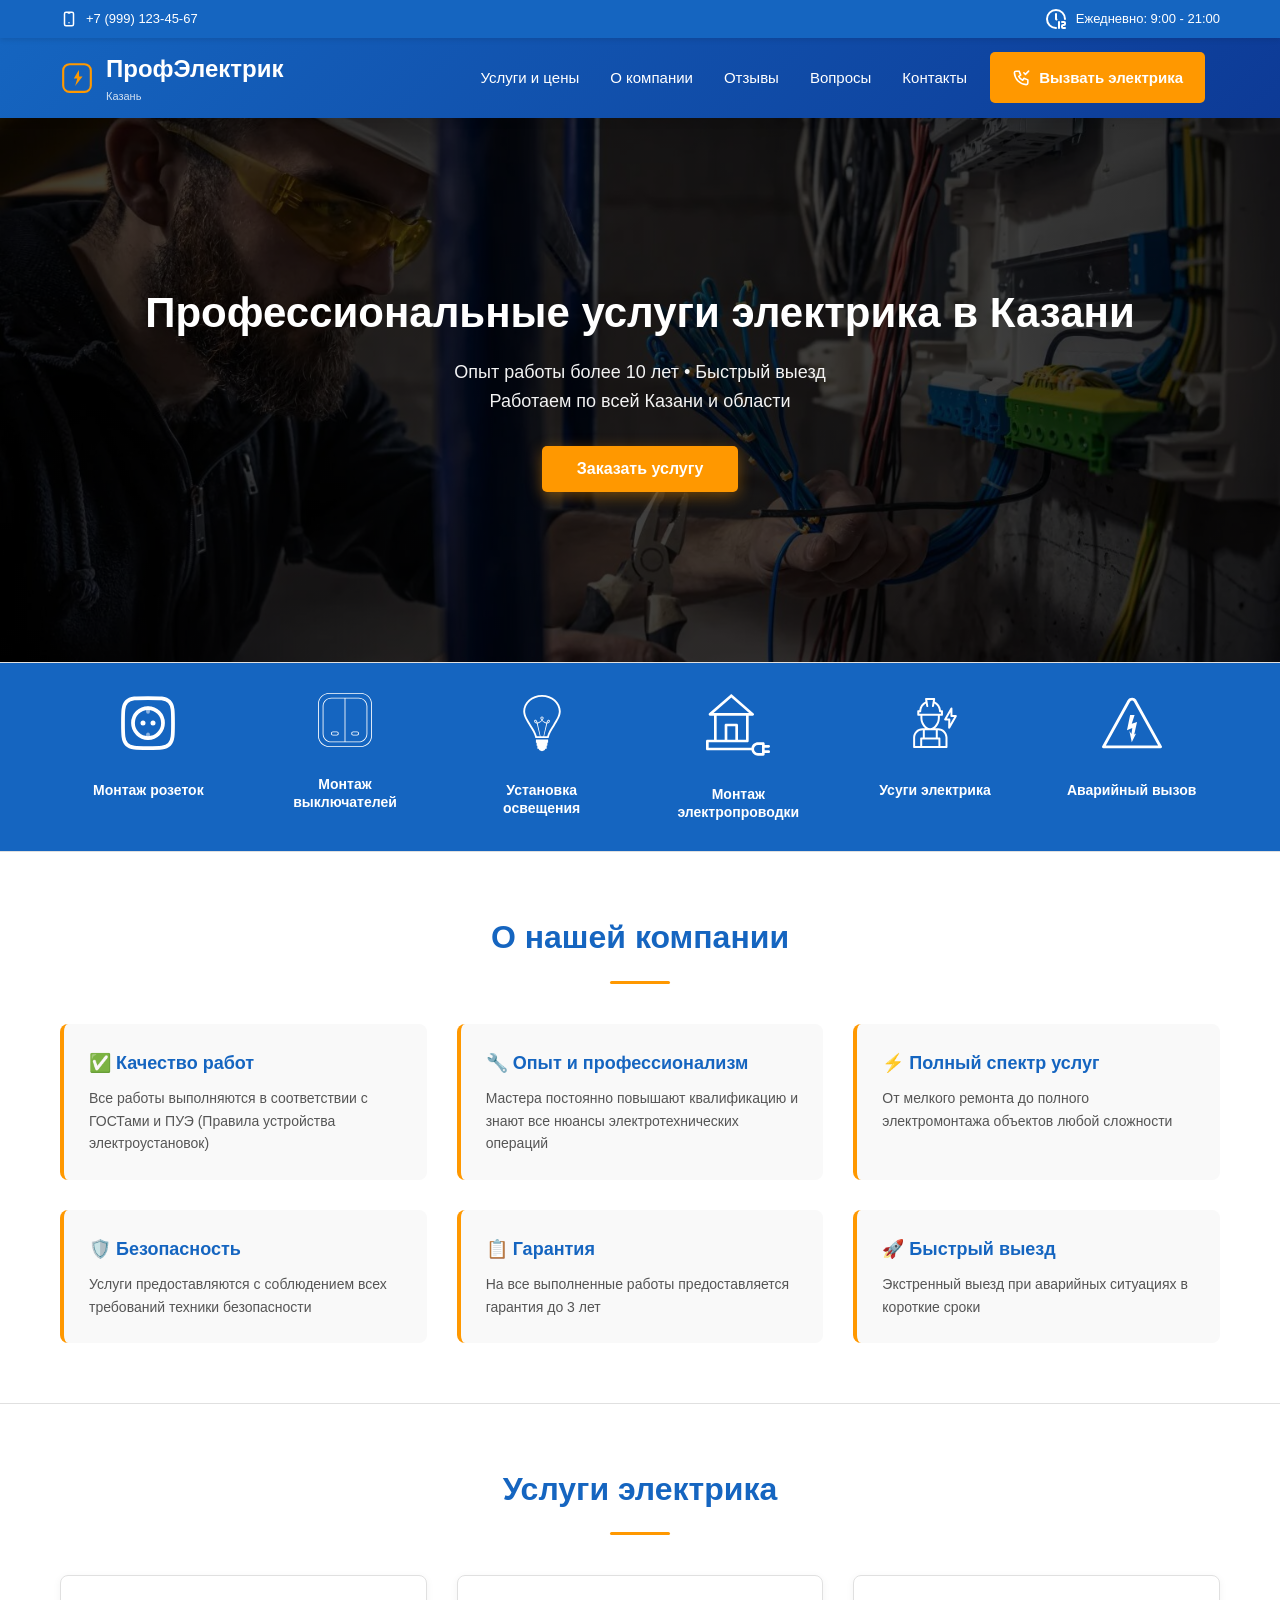
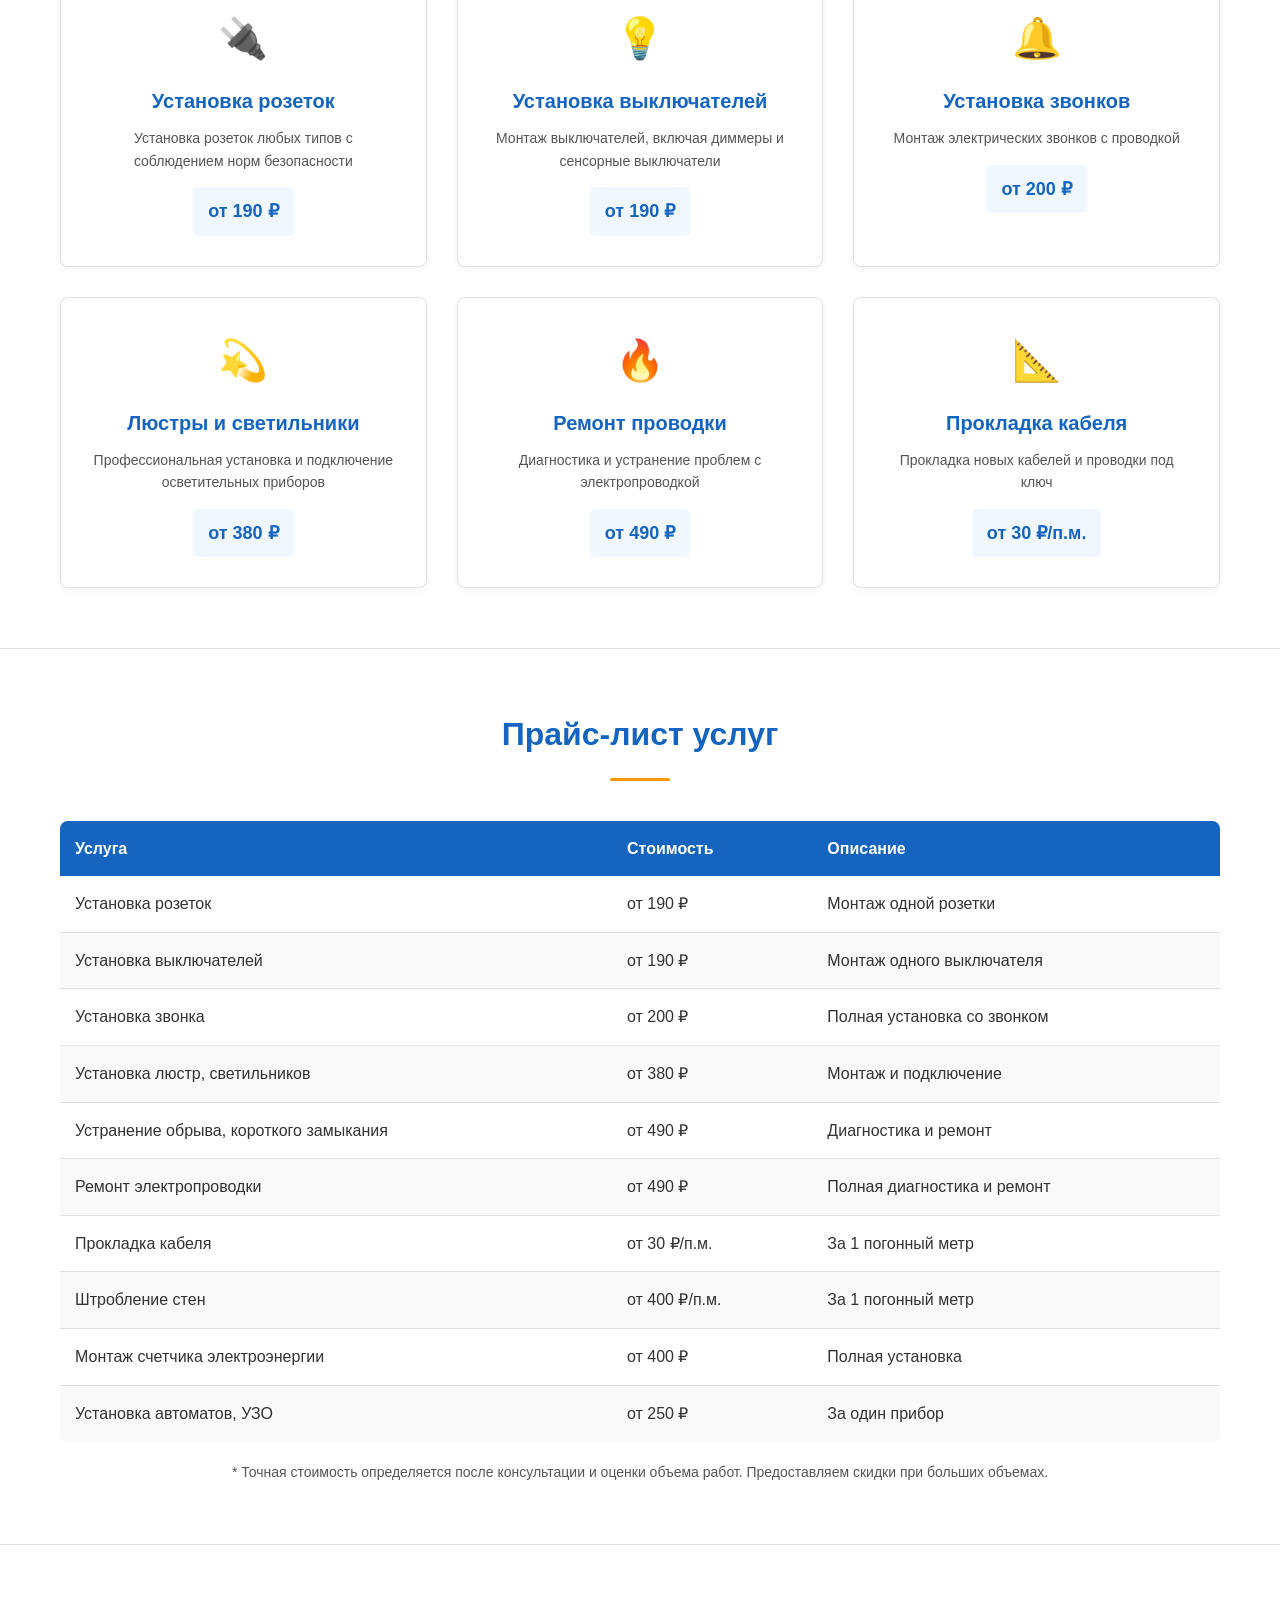
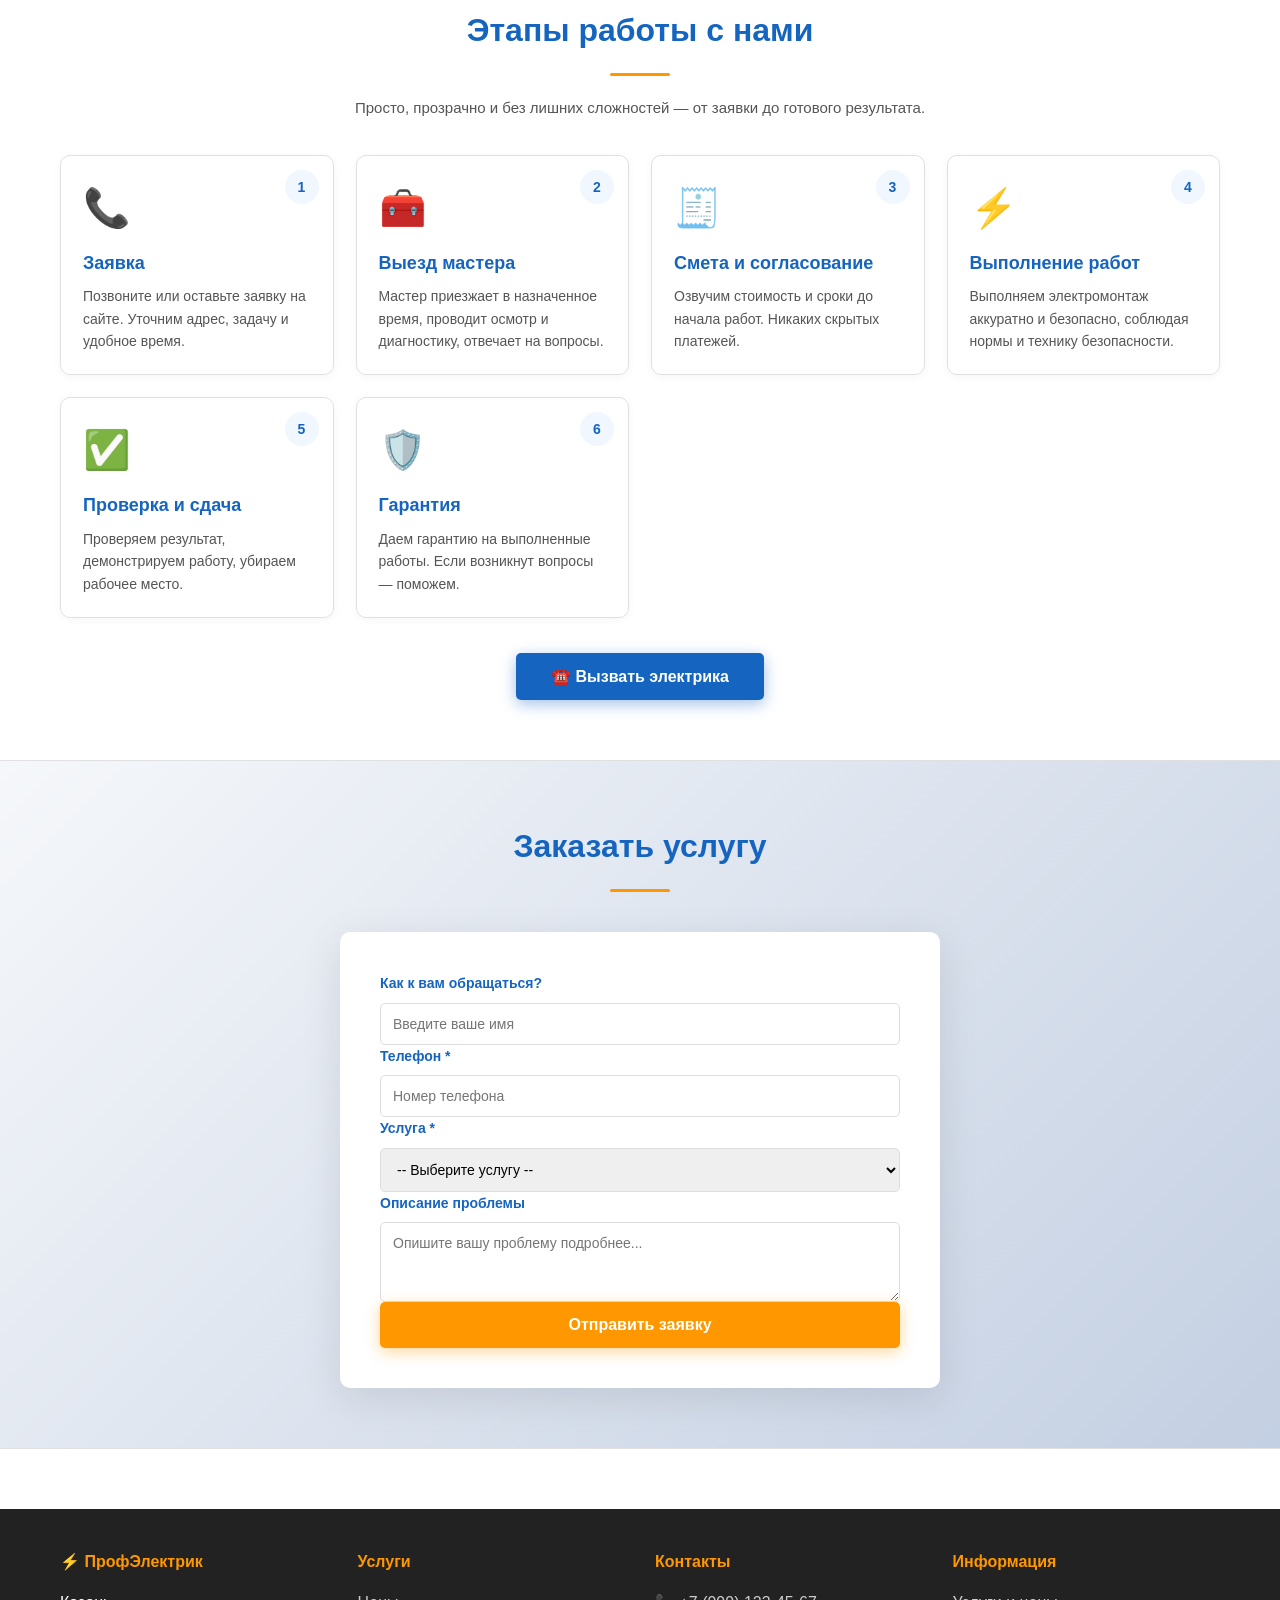
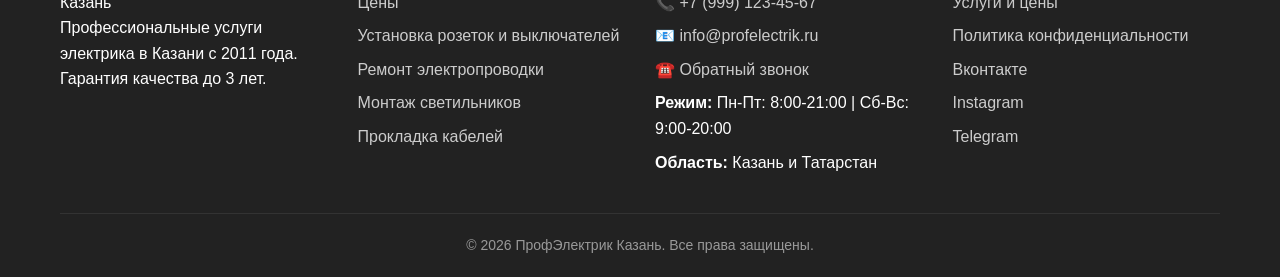
==== index.html @ 166107e2 "Update index.html" ====
<!DOCTYPE html>
<html lang="ru">
<head>
    <meta charset="UTF-8">
    <meta name="viewport" content="width=device-width, initial-scale=1.0">
    <title>Электрик в Казани - Профессиональные услуги</title>
    <style>  	
 /* Hero Section */
        .hero {
            background: linear-gradient(135deg, rgba(0, 0, 0, 0.75) 0%, rgba(0, 0, 0, 0.75) 100%), 
                        url('assets/images/hero-bg.jpg') center/cover;
            color: white;
            padding: 170px 0 170px;
            text-align: center;
        }

        .hero h1 {
            font-size: 42px;
            margin-bottom: 20px;
            line-height: 1.2;
        }

        .hero p {
            font-size: 18px;
            margin-bottom: 30px;
            opacity: 0.95;
            max-width: 600px;
            margin-left: auto;
            margin-right: auto;
        }
  </style>
 <link rel="stylesheet" href="styles/styles.css">
</head>
<body>
    <!-- Top Info Bar -->
    <div class="top-bar" id="topBar">
        <div class="container">
            <div class="top-bar-item">
                <span class="icon">
  <svg xmlns="http://www.w3.org/2000/svg" viewBox="0 0 24 24" fill="none"
       stroke="currentColor" stroke-width="2" stroke-linecap="round" stroke-linejoin="round"
       aria-hidden="true">
    <path stroke="none" d="M0 0h24v24H0z" fill="none"/>
    <path d="M6 5a2 2 0 0 1 2 -2h8a2 2 0 0 1 2 2v14a2 2 0 0 1 -2 2h-8a2 2 0 0 1 -2 -2v-14" />
    <path d="M11 4h2" />
    <path d="M12 17v.01" />
  </svg>
</span>

                <a href="tel:+79991234567" id="phoneLink">+7 (999) 123-45-67</a>

            </div>
            <div class="top-bar-item">
                <svg xmlns="http://www.w3.org/2000/svg" width="24" height="24" viewBox="0 0 24 24" fill="none" stroke="currentColor" stroke-width="2" stroke-linecap="round" stroke-linejoin="round" class="icon icon-tabler icons-tabler-outline icon-tabler-clock-12"><path stroke="none" d="M0 0h24v24H0z" fill="none"/><path d="M3 12a9 9 0 0 0 9 9m9 -9a9 9 0 1 0 -18 0" /><path d="M12 7v5l.5 .5" /><path d="M18 15h2a1 1 0 0 1 1 1v1a1 1 0 0 1 -1 1h-1a1 1 0 0 0 -1 1v1a1 1 0 0 0 1 1h2" /><path d="M15 21v-6" /></svg>
                <span>Ежедневно: 9:00 - 21:00</span>
            </div>
        </div>
    </div>

    <!-- Header -->
<header>
  <div class="container">
    <div class="header-content">

      <div class="logo">
        <a class="logo-link" href="index.html">
          <img class="logo-img" src="assets/icons/logo-horizontal.svg" alt="ПрофЭлектрик Казань">
          <div class="logo-text">
            <span>ПрофЭлектрик</span>
            <div class="city-name">Казань</div>
          </div>
        </a>
      </div>

      <nav class="nav-menu" id="navMenu">
        <a href="pages/uslugi-i-ceny.html">Услуги и цены</a>
        <a href="pages/about-company.html">О компании</a>
        <a href="pages/otzivy.html">Отзывы</a>
        <a href="pages/faq-section.html">Вопросы</a>
        <a href="pages/contact-info.html">Контакты</a>
      
      </nav>

      <button class="btn-call" type="button" onclick="openModal()">
        <svg xmlns="http://www.w3.org/2000/svg" viewBox="0 0 24 24" fill="none"
             stroke="currentColor" stroke-width="2" stroke-linecap="round" stroke-linejoin="round"
             aria-hidden="true" class="btn-call-icon">
          <path stroke="none" d="M0 0h24v24H0z" fill="none"/>
          <path d="M5 4h4l2 5l-2.5 1.5a11 11 0 0 0 5 5l1.5 -2.5l5 2v4a2 2 0 0 1 -2 2a16 16 0 0 1 -15 -15a2 2 0 0 1 2 -2" />
          <path d="M15 6l2 2l4 -4" />
        </svg>
        Вызвать электрика
      </button>

      <div class="menu-toggle" id="menuToggle" aria-label="Открыть меню" role="button" tabindex="0">
        <span></span>
        <span></span>
        <span></span>
      </div>

    </div>
  </div>
</header>

    <!-- Hero Section -->
    <section class="hero">
        <div class="container">
            <h1>Профессиональные услуги электрика в Казани</h1>
           <p>
 		 <a href="pages/about-company.html" class="hero-link">Опыт работы более 10 лет</a> •
 		 <a href="pages/faq-section.html" class="hero-link">Быстрый выезд</a>
 		 <br>
 		 <a href="pages/contact-info.html" class="hero-link">Работаем по всей Казани и области</a>
	  </p>
            <button class="btn" onclick="openModal()">Заказать услугу</button>
        </div>
    </section>

    <!-- Quick Services -->
    <section class="quick-services">
        <div class="container">
            <div class="quick-service-item" onclick="openModal()">
                <div class="quick-service-icon">
                                
<svg width="60px" height="60px" viewBox="0 0 24 24" fill="none" xmlns="http://www.w3.org/2000/svg">
  <path d="M2 12C2 7.28595 2 4.92893 3.46447 3.46447C4.92893 2 7.28595 2 12 2C16.714 2 19.0711 2 20.5355 3.46447C22 4.92893 22 7.28595 22 12C22 16.714 22 19.0711 20.5355 20.5355C19.0711 22 16.714 22 12 22C7.28595 22 4.92893 22 3.46447 20.5355C2 19.0711 2 16.714 2 12Z"
        stroke="#fff" stroke-width="1.5"/>
  <circle cx="12" cy="12" r="6" stroke="#fff" stroke-width="1.5"/>
  <path opacity="0.5" d="M12 18.0001V16.5" stroke="#fff" stroke-width="1.5" stroke-linecap="round"/>
  <path opacity="0.5" d="M12 7.5V6" stroke="#fff" stroke-width="1.5" stroke-linecap="round"/>
  <circle cx="14" cy="12" r="1" fill="#fff"/>
  <circle cx="10" cy="12" r="1" fill="#fff"/>
</svg>
                            </div>
                <div class="quick-service-name">Монтаж розеток</div>
            </div>
            <a href="pages/uslugi/zamena-vikluchatelya.html" class="quick-service-item">
 		<div class="quick-service-icon"><svg xmlns="http://www.w3.org/2000/svg"
     width="54" height="54" viewBox="0 0 512 512"
     fill="currentColor" aria-hidden="true">
  <path d="m405.943 0h-299.886c-58.48 0-106.057 47.577-106.057 106.057v299.887c0 58.479 47.577 106.056 106.057 106.056h299.887c58.479 0 106.056-47.577 106.056-106.057v-299.886c0-58.48-47.577-106.057-106.057-106.057zm98.057 405.943c0 54.069-43.988 98.057-98.057 98.057h-299.886c-54.069 0-98.057-43.988-98.057-98.057v-299.886c0-54.069 43.988-98.057 98.057-98.057h299.887c54.068 0 98.056 43.988 98.056 98.057z"/>
  <path d="m385.377 44h-258.754c-45.559 0-82.623 37.064-82.623 82.623v258.755c0 45.558 37.064 82.622 82.623 82.622h258.754c45.559 0 82.623-37.064 82.623-82.623v-258.754c0-45.559-37.064-82.623-82.623-82.623zm-333.377 341.377v-258.754c0-41.147 33.476-74.623 74.623-74.623h125.377v408h-125.377c-41.147 0-74.623-33.476-74.623-74.623zm408 0c0 41.147-33.476 74.623-74.623 74.623h-125.377v-408h125.377c41.147 0 74.623 33.476 74.623 74.623z"/>
  <path d="m371.472 364h-38.943c-9.113 0-16.528 7.415-16.528 16.528v6.943c0 9.114 7.415 16.528 16.528 16.528h38.943c9.113 0 16.528-7.415 16.528-16.528v-6.943c0-9.113-7.415-16.528-16.528-16.528zm8.528 23.472c0 4.703-3.826 8.528-8.528 8.528h-38.943c-4.702 0-8.528-3.826-8.528-8.528v-6.943c0-4.703 3.826-8.528 8.528-8.528h38.943c4.702 0 8.528 3.826 8.528 8.528z"/>
  <path d="m179.472 364h-38.943c-9.113 0-16.528 7.415-16.528 16.528v6.943c0 9.114 7.415 16.528 16.528 16.528h38.943c9.113 0 16.528-7.415 16.528-16.528v-6.943c0-9.113-7.415-16.528-16.528-16.528zm8.528 23.472c0 4.703-3.826 8.528-8.528 8.528h-38.943c-4.702 0-8.528-3.826-8.528-8.528v-6.943c0-4.703 3.826-8.528 8.528-8.528h38.943c4.702 0 8.528 3.826 8.528 8.528z"/>
</svg>
</div>
  		<div class="quick-service-name">Монтаж выключателей</div>
	    </a>
            <div class="quick-service-item" onclick="openModal()">
                <div class="quick-service-icon">
                                
<svg width="60px" height="60px" viewBox="0 0 64 64" xmlns="http://www.w3.org/2000/svg" xmlns:xlink="http://www.w3.org/1999/xlink" aria-hidden="true" role="img" class="iconify iconify--emojione-monotone" preserveAspectRatio="xMidYMid meet"><path d="M32 2C20.973 2 12 9.889 12 19.586c0 5.13 3.368 10.412 6.621 15.516c2.803 4.393 5.48 8.586 6.316 12.898h14.125c.838-4.313 3.512-8.506 6.314-12.898C48.631 29.998 52 24.716 52 19.586C52 9.889 43.027 2 32 2m0 27.674c1.932 2.085 3.752 2.705 4.584 2.889c-.125.555-.238 1.097-.369 1.631c-.246 1.092-.486 2.156-.719 3.178a723.122 723.122 0 0 0-1.895 8.629h-3.203a787.762 787.762 0 0 0-1.895-8.629l-.721-3.178c-.131-.534-.244-1.076-.367-1.631c.833-.184 2.653-.804 4.585-2.889m-.539-2.183c-.191-.413-.26-.835-.064-1.146c.164-.247.381-.388.604-.388s.438.141.604.388c.195.311.127.732-.064 1.146c-.141.292-.334.57-.541.839a4.66 4.66 0 0 1-.539-.839m12.23 6.534c-2.583 4.049-5.039 7.898-6.203 11.975h-3.246a801.908 801.908 0 0 0 2.113-8.465c.246-1.021.506-2.078.771-3.168c.148-.58.279-1.178.424-1.773c.756-.051 1.479-.287 2.043-.804c.578-.569.879-1.313.744-2.107c-.061-.38-.346-.872-.896-1.04a1.397 1.397 0 0 0-.832-.019a1.572 1.572 0 0 0-.598.396c-.533.592-.727 1.183-.945 1.769c-.102.295-.186.59-.266.881c0 0-.85.065-2.668-1.158c-1.01-.679-1.301-1.17-1.594-1.495c.316-.351.619-.736.854-1.203c.125-.261.23-.544.266-.862s-.023-.678-.205-.988a1.749 1.749 0 0 0-.865-.76c-.182-.065-.385-.096-.588-.096s-.408.03-.588.096a1.758 1.758 0 0 0-.867.76c-.182.311-.24.67-.205.988a2.7 2.7 0 0 0 .268.862c.234.467.537.853.854 1.203c-.293.325-.586.816-1.596 1.495c-1.818 1.224-2.668 1.158-2.668 1.158a14.153 14.153 0 0 0-.264-.881c-.221-.586-.412-1.177-.945-1.769a1.565 1.565 0 0 0-.598-.396a1.397 1.397 0 0 0-.832.019c-.553.168-.836.66-.896 1.04c-.137.794.166 1.538.744 2.107c.566.517 1.287.753 2.043.804c.143.596.273 1.193.424 1.773l.771 3.168A834.101 834.101 0 0 0 29.758 46h-3.246c-1.162-4.073-3.619-7.922-6.209-11.979C17.204 29.158 14 24.13 14 19.586C14 10.992 22.074 4 32 4c9.925 0 18 6.992 18 15.586c0 4.546-3.207 9.575-6.309 14.439m-5.892-2.361c.059-.205.119-.413.189-.613c.189-.527.43-1.1.758-1.443c.078-.088.158-.123.199-.146c0 .004.098-.012.16.019c.111.028.217.143.258.364c.08.428-.123.979-.49 1.324c-.258.245-.656.417-1.074.495m-11.6 0c-.418-.078-.816-.25-1.072-.496c-.369-.345-.57-.896-.49-1.324c.041-.222.146-.336.258-.364c.063-.03.16-.015.16-.019c.039.023.121.059.195.146c.33.344.57.916.76 1.443c.07.201.131.409.189.614" fill="#fff"></path><path d="M26.52 49.557h-1v3.6h.768v3.201h.768v3.201h1.286C28.947 60.988 30.347 62 32 62c1.652 0 3.051-1.012 3.658-2.443h1.327v-3.221l.112-.041l.655-.24v-2.923l.065-.021l.701-.22v-3.335H26.52z" fill="#fff"></path></svg>
                            </div>
                <div class="quick-service-name">Установка освещения</div>
            </div>
            <div class="quick-service-item" onclick="openModal()">
                <div class="quick-service-icon"><svg xmlns="http://www.w3.org/2000/svg"
     width="64" height="64" viewBox="0 0 512 512"
     fill="none" aria-hidden="true">
  <path fill="currentColor" d="M501.333,458.664h-32v-21.333h32c5.888,0,10.667-4.779,10.667-10.667c0-5.888-4.779-10.667-10.667-10.667h-32v-10.667
c0-5.888-4.779-10.667-10.667-10.667H416c-25.749,0-47.296,18.347-52.245,42.667H21.333v-42.667h53.333H160h85.333h85.333
c5.888,0,10.667-4.779,10.667-10.667V181.331h32c0.128,0,0.277,0,0.427,0c5.888,0,10.667-4.779,10.667-10.667
c0-4.075-2.283-7.637-5.675-9.429L209.685,13.309c-4.011-3.52-10.027-3.52-14.037,0L24.981,162.643
c-3.349,2.923-4.544,7.616-2.965,11.776c1.557,4.16,5.547,6.912,9.984,6.912h32v192H10.667C4.779,373.331,0,378.109,0,383.997v64
c0,5.888,4.779,10.667,10.667,10.667h353.088c4.949,24.32,26.496,42.667,52.245,42.667h42.667
c5.888,0,10.667-4.779,10.667-10.667v-10.667h32c5.888,0,10.667-4.779,10.667-10.667C512,463.443,507.221,458.664,501.333,458.664z
M234.667,373.331h-64V266.664h64V373.331z M320,373.331h-64V255.997c0-5.888-4.779-10.667-10.667-10.667H160
c-5.888,0-10.667,4.779-10.667,10.667v117.333h-64v-192H320V373.331z M60.395,159.997l142.272-124.48l142.272,124.48h-14.272h-256H60.395z
M448,479.997h-32c-17.643,0-32-14.357-32-32s14.357-32,32-32h32V479.997z"/>
</svg>
</div>
                <div class="quick-service-name">Монтаж электропроводки</div>
            </div>
            <div class="quick-service-item" onclick="openModal()">
                <div class="quick-service-icon"><svg xmlns="http://www.w3.org/2000/svg"
     width="60" height="60" viewBox="0 0 60 60"
     fill="none" aria-hidden="true">
  <path fill="currentColor" d="m9.12 55h7.08 18.21 7.08c.55 0 1-.45 1-1v-9.43c0-5.2-4.23-9.44-9.44-9.44h-2.91c2.82-2.35 4.71-6.39 4.71-9.95v-2.49h2.11c.55 0 1-.45 1-1v-3.4c0-.55-.45-1-1-1h-.98c-.36-3.82-2.75-7.2-6.22-8.84l.38-2.29c.05-.29-.03-.59-.22-.81-.19-.22-.47-.35-.76-.35h-8.09c-.29 0-.57.13-.76.35s-.27.52-.22.81l.38 2.29c-3.47 1.65-5.86 5.03-6.21 8.84h-.98c-.55 0-1 .45-1 1v3.4c0 .55.45 1 1 1h2.12v2.49c0 3.56 1.89 7.6 4.71 9.95h-2.53c-5.2 0-9.44 4.23-9.44 9.44v9.43c-.02.55.43 1 .98 1zm8.08-2v-6.5h16.21v6.5zm23.29-8.43v8.43h-5.08v-7.5c0-.55-.45-1-1-1h-1.62v-7.37h.26c4.11.01 7.44 3.34 7.44 7.44zm-26.22-25.28h.94c.55 0 1-.45 1-1 0-3.25 1.81-6.24 4.61-7.79l.46 2.74c.09.54.61.91 1.15.82s.91-.61.82-1.15l-1-5.91h5.73l-.99 5.91c-.09.54.28 1.06.82 1.15.06.01.11.01.17.01.48 0 .9-.35.99-.83l.46-2.74c2.79 1.55 4.61 4.54 4.61 7.79 0 .55.45 1 1 1h.93v1.4h-21.7zm3.11 5.9v-2.49h15.46v2.49c0 4.39-3.64 9.95-7.73 9.95s-7.73-5.57-7.73-9.95zm13.41 11.95v7.37h-10.97v-7.37zm-20.67 7.43c0-4.1 3.34-7.44 7.44-7.44h.26v7.37h-1.62c-.55 0-1 .45-1 1v7.5h-5.08z"/>
  <path fill="currentColor" d="m47.44 15.53c0-.45-.31-.85-.74-.97-.44-.12-.9.08-1.13.47l-6.28 11.01c-.18.31-.17.69 0 1 .18.31.51.5.86.5h3.14l-.12 7.2c-.01.46.3.86.74.98.09.02.18.04.26.04.35 0 .69-.19.87-.51l6.7-11.85c.18-.31.17-.69-.01-1s-.51-.5-.86-.5h-3.44v-6.37zm1.72 8.37-3.92 6.93.07-4.28c0-.27-.1-.53-.29-.72s-.44-.3-.71-.3h-2.43l3.55-6.23v3.6c0 .55.45 1 1 1z"/>
</svg>
</div>
                <div class="quick-service-name">Усуги электрика</div>
            </div>
            <div class="quick-service-item" onclick="openModal()">
                <div class="quick-service-icon"><svg version="1.1" xmlns="http://www.w3.org/2000/svg"
     width="60" height="60" viewBox="0 0 63 63"
     fill="none" aria-hidden="true">
  <g>
    <g>
      <path d="M61.501,58.085h-60c-0.532,0-1.024-0.281-1.293-0.739c-0.27-0.457-0.277-1.023-0.019-1.488L27.042,7.453
c0.02-0.037,0.042-0.072,0.065-0.107c1.02-1.522,2.711-2.43,4.526-2.43c1.744,0,3.297,0.825,4.261,2.265
c0.024,0.035,0.046,0.072,0.067,0.109l26.852,48.57c0.257,0.464,0.249,1.03-0.02,1.487C62.523,57.805,62.032,58.085,61.501,58.085z
M4.049,55.085h54.909L33.37,8.805c-0.543-0.772-1.318-0.889-1.737-0.889c-0.794,0-1.539,0.393-2.002,1.054L4.049,55.085z"
            fill="currentColor"/>
      <path d="M36.8,30.437l-5.557,1.954l2.979-9.306h-4.674L26.24,39.213l5.567-2.487l-0.889,6.39l-2.178-3.182
l2.51,11.833l4.548-9.369l-1.962,1.241L36.8,30.437z"
            fill="currentColor"/>
    </g>
  </g>
</svg>
</div>
                <div class="quick-service-name">Аварийный вызов</div>
            </div>
        </div>
    </section>



    <!-- Main Content -->
    <main>
        <!-- About Section -->
        <section id="about">
            <div class="container">
                <h2><a href="pages/about-company.html" class="hero-link">О нашей компании</a></h2>
                <div class="about-grid">
                    <div class="about-card">
                        <h4>✅ Качество работ</h4>
                        <p>Все работы выполняются в соответствии с ГОСТами и ПУЭ (Правила устройства электроустановок)</p>
                    </div>
                    <div class="about-card">
                        <h4>🔧 Опыт и профессионализм</h4>
                        <p>Мастера постоянно повышают квалификацию и знают все нюансы электротехнических операций</p>
                    </div>
                    <div class="about-card">
                        <h4>⚡ Полный спектр услуг</h4>
                        <p>От мелкого ремонта до полного электромонтажа объектов любой сложности</p>
                    </div>
                    <div class="about-card">
                        <h4>🛡️ Безопасность</h4>
                        <p>Услуги предоставляются с соблюдением всех требований техники безопасности</p>
                    </div>
                    <div class="about-card">
                        <h4>📋 Гарантия</h4>
                        <p>На все выполненные работы предоставляется гарантия до 3 лет</p>
                    </div>
                    <div class="about-card">
                        <h4>🚀 Быстрый выезд</h4>
                        <p>Экстренный выезд при аварийных ситуациях в короткие сроки</p>
                    </div>
                </div>
            </div>
        </section>

        <!-- Services Section -->
        <section id="services">
            <div class="container">
                <h2><a href="pages/uslugi-i-ceny.html" class="hero-link">Услуги электрика</a></h2>
                <div class="services-grid">
                    <div class="service-card">
                        <div class="service-icon">🔌</div>
                        <h3>Установка розеток</h3>
                        <p>Установка розеток любых типов с соблюдением норм безопасности</p>
                        <div class="price">от 190 ₽</div>
                    </div>
                    <div class="service-card">
                        <div class="service-icon">💡</div>
                        <h3>Установка выключателей</h3>
                        <p>Монтаж выключателей, включая диммеры и сенсорные выключатели</p>
                        <div class="price">от 190 ₽</div>
                    </div>
                    <div class="service-card">
                        <div class="service-icon">🔔</div>
                        <h3>Установка звонков</h3>
                        <p>Монтаж электрических звонков с проводкой</p>
                        <div class="price">от 200 ₽</div>
                    </div>
                    <div class="service-card">
                        <div class="service-icon">💫</div>
                        <h3>Люстры и светильники</h3>
                        <p>Профессиональная установка и подключение осветительных приборов</p>
                        <div class="price">от 380 ₽</div>
                    </div>
                    <div class="service-card">
                        <div class="service-icon">🔥</div>
                        <h3>Ремонт проводки</h3>
                        <p>Диагностика и устранение проблем с электропроводкой</p>
                        <div class="price">от 490 ₽</div>
                    </div>
                    <div class="service-card">
                        <div class="service-icon">📐</div>
                        <h3>Прокладка кабеля</h3>
                        <p>Прокладка новых кабелей и проводки под ключ</p>
                        <div class="price">от 30 ₽/п.м.</div>
                    </div>
                </div>
            </div>
        </section>

        <!-- Prices Section -->
        <section id="prices">
            <div class="container">
                <h2>Прайс-лист услуг</h2>
                <div class="prices-table">
                    <table>
                        <thead>
                            <tr>
                                <th>Услуга</th>
                                <th>Стоимость</th>
                                <th>Описание</th>
                            </tr>
                        </thead>
                        <tbody>
                            <tr>
                                <td>Установка розеток</td>
                                <td>от 190 ₽</td>
                                <td>Монтаж одной розетки</td>
                            </tr>
                            <tr>
                                <td>Установка выключателей</td>
                                <td>от 190 ₽</td>
                                <td>Монтаж одного выключателя</td>
                            </tr>
                            <tr>
                                <td>Установка звонка</td>
                                <td>от 200 ₽</td>
                                <td>Полная установка со звонком</td>
                            </tr>
                            <tr>
                                <td>Установка люстр, светильников</td>
                                <td>от 380 ₽</td>
                                <td>Монтаж и подключение</td>
                            </tr>
                            <tr>
                                <td>Устранение обрыва, короткого замыкания</td>
                                <td>от 490 ₽</td>
                                <td>Диагностика и ремонт</td>
                            </tr>
                            <tr>
                                <td>Ремонт электропроводки</td>
                                <td>от 490 ₽</td>
                                <td>Полная диагностика и ремонт</td>
                            </tr>
                            <tr>
                                <td>Прокладка кабеля</td>
                                <td>от 30 ₽/п.м.</td>
                                <td>За 1 погонный метр</td>
                            </tr>
                            <tr>
                                <td>Штробление стен</td>
                                <td>от 400 ₽/п.м.</td>
                                <td>За 1 погонный метр</td>
                            </tr>
                            <tr>
                                <td>Монтаж счетчика электроэнергии</td>
                                <td>от 400 ₽</td>
                                <td>Полная установка</td>
                            </tr>
                            <tr>
                                <td>Установка автоматов, УЗО</td>
                                <td>от 250 ₽</td>
                                <td>За один прибор</td>
                            </tr>
                        </tbody>
                    </table>
                </div>
                <p style="text-align: center; margin-top: 20px; color: var(--color-text-light); font-size: 14px;">
                    * Точная стоимость определяется после консультации и оценки объема работ. Предоставляем скидки при больших объемах.
                </p>
            </div>
        </section>

<!-- Этапы работы с нами -->
<section class="work-steps" id="work-steps">
  <div class="container">
    <h2>Этапы работы с нами</h2>
    <p class="steps-subtitle">Просто, прозрачно и без лишних сложностей — от заявки до готового результата.</p>

    <div class="steps-grid">
      <div class="step-card">
        <div class="step-num">1</div>
        <div class="step-icon">📞</div>
        <h3>Заявка</h3>
        <p>Позвоните или оставьте заявку на сайте. Уточним адрес, задачу и удобное время.</p>
      </div>

      <div class="step-card">
        <div class="step-num">2</div>
        <div class="step-icon">🧰</div>
        <h3>Выезд мастера</h3>
        <p>Мастер приезжает в назначенное время, проводит осмотр и диагностику, отвечает на вопросы.</p>
      </div>

      <div class="step-card">
        <div class="step-num">3</div>
        <div class="step-icon">🧾</div>
        <h3>Смета и согласование</h3>
        <p>Озвучим стоимость и сроки до начала работ. Никаких скрытых платежей.</p>
      </div>

      <div class="step-card">
        <div class="step-num">4</div>
        <div class="step-icon">⚡</div>
        <h3>Выполнение работ</h3>
        <p>Выполняем электромонтаж аккуратно и безопасно, соблюдая нормы и технику безопасности.</p>
      </div>

      <div class="step-card">
        <div class="step-num">5</div>
        <div class="step-icon">✅</div>
        <h3>Проверка и сдача</h3>
        <p>Проверяем результат, демонстрируем работу, убираем рабочее место.</p>
      </div>

      <div class="step-card">
        <div class="step-num">6</div>
        <div class="step-icon">🛡️</div>
        <h3>Гарантия</h3>
        <p>Даем гарантию на выполненные работы. Если возникнут вопросы — поможем.</p>
      </div>
    </div>

    <div class="steps-cta">
      <button class="btn btn-secondary" onclick="openModal()">☎️ Вызвать электрика</button>
    </div>
  </div>
</section>


<!-- Contact Form Section -->
<section class="form-section" id="contact">
  <div class="container">
    <h2 style="color: var(--color-primary);">Заказать услугу</h2>

    <div class="form-container">
      <div class="success-message" id="successMessage" style="display:none;">
        ✅ Спасибо! Ваша заявка отправлена. Мы свяжемся с вами в ближайшее время.
      </div>

      <form id="contactForm" action="https://lead-bot.nlkhrsv.workers.dev/" method="POST" target="hidden_iframe">



  <!-- это поле можно убрать, но можно и оставить как текстовый блок -->
  <input type="hidden" name="fi-text-source" value="page">

  
<div class="form-group">
  <label for="anyName">Как к вам обращаться? </label>
  <input type="text" id="anyName" name="fi-text-anyName" placeholder="Введите ваше имя">
</div>


  <div class="form-group">
    <label for="phone">Телефон *</label>
    <input type="tel" id="phone" name="fi-sender-phone" required placeholder="Номер телефона">
  </div>

  <div class="form-group">
    <label for="service">Услуга *</label>
    <select id="service" name="fi-select-service">
      <option value="">-- Выберите услугу --</option>
      <option value="Установка розеток">Установка розеток</option>
      <option value="Установка выключателей">Установка выключателей</option>
      <option value="Установка люстр и светильников">Установка люстр и светильников</option>
      <option value="Ремонт электропроводки">Ремонт электропроводки</option>
      <option value="Прокладка кабеля">Прокладка кабеля</option>
      <option value="Монтаж счетчика">Монтаж счетчика</option>
      <option value="Экстренный ремонт">Экстренный ремонт</option>
      <option value="Другое">Другое</option>
    </select>
  </div>


  <div class="form-group">
    <label for="message">Описание проблемы</label>
    <textarea id="message" name="fi-text-message" placeholder="Опишите вашу проблему подробнее..."></textarea>
  </div>

  <button type="submit" class="btn" style="width: 100%;">Отправить заявку</button>
</form>

    </div>
  </div>
</section>

    <!-- Footer -->
    <footer>
        <div class="container">
            <div class="footer-content">
                <div class="footer-section">
                    <h4>⚡ ПрофЭлектрик</h4>
                    <p>Казань</p>
                    <p>Профессиональные услуги электрика в Казани с 2011 года. Гарантия качества до 3 лет.</p>
                </div>
                <div class="footer-section">
                    <h4>Услуги</h4>
                    <ul>
                        <li><a href="#services">Цены</a></li>
                        <li><a href="#services">Установка розеток и выключателей</a></li>
                        <li><a href="#services">Ремонт электропроводки</a></li>
                        <li><a href="#services">Монтаж светильников</a></li>
                        <li><a href="#services">Прокладка кабелей</a></li>
                    </ul>
                </div>
                <div class="footer-section">
                    <h4>Контакты</h4>
                    <ul>
                        <li><a href="tel:+79991234567">📞 +7 (999) 123-45-67</a></li>
                        <li><a href="mailto:info@profelectrik.ru">📧 info@profelectrik.ru</a></li>
                        <li><a href="#" onclick="openModal()">☎️ Обратный звонок</a></li>
                        <li><strong>Режим:</strong> Пн-Пт: 8:00-21:00 | Сб-Вс: 9:00-20:00</li>
                        <li><strong>Область:</strong> Казань и Татарстан</li>
                    </ul>
                </div>
                <div class="footer-section">
                    <h4>Информация</h4>
                    <ul>
                        <li><a href="#services">Услуги и цены</a></li>
                        <li><a href="#">Политика конфиденциальности</a></li>
                        <li><a href="#">Вконтакте</a></li>
                        <li><a href="#">Instagram</a></li>
                        <li><a href="#">Telegram</a></li>
                    </ul>
                </div>
            </div>
            <div class="footer-bottom">
                <p>&copy; 2026 ПрофЭлектрик Казань. Все права защищены.</p>
            </div>
        </div>
    </footer>

    <!-- Modal Window -->
    <div id="callModal" class="modal">
        <div class="modal-content">
            <div class="modal-header">
                <h2>Оставить заявку</h2>
                <button class="close-btn" onclick="closeModal()">&times;</button>
            </div>
            
            <form id="modalForm" action="https://lead-bot.nlkhrsv.workers.dev/" method="POST" target="hidden_iframe">


  <input type="hidden" name="fi-text-source" value="modal">

  
<div class="form-group">
  <label for="modalAnyName">Как к вам обращаться?</label>
  <input type="text" id="modalAnyName" name="fi-text-anyName" placeholder="Например: 123 / @ник / ООО Ромашка">
</div>


  <div class="form-group">
    <label for="modalPhone">Телефон *</label>
    <input type="tel" id="modalPhone" name="fi-sender-phone" required placeholder="+7 (999) 123-45-67">
  </div>

  <div class="form-group">
    <label for="modalService">Услуга</label>
    <select id="modalService" name="fi-select-service">
      <option value="">-- Выберите услугу --</option>
      <option value="Монтаж розеток">Монтаж розеток</option>
      <option value="Монтаж выключателей">Монтаж выключателей</option>
      <option value="Установка освещения">Установка освещения</option>
      <option value="Монтаж электропроводки">Монтаж электропроводки</option>
      <option value="Монтаж автомата">Монтаж автомата</option>
      <option value="Аварийный вызов">Аварийный вызов</option>
      <option value="Ремонт электропроводки">Ремонт электропроводки</option>
      <option value="Другое">Другое</option>
    </select>
  </div>

  <div class="form-group">
    <label for="modalMessage">Опишите проблему</label>
    <textarea id="modalMessage" name="fi-text-message" placeholder="Опишите вашу проблему..."></textarea>
  </div>

  <div class="modal-footer">
    <button type="button" class="btn btn-cancel" onclick="closeModal()">Отмена</button>
    <button type="submit" class="btn">Отправить</button>
  </div>
</form>



            <div id="modalSuccess" class="modal-success">
                <div class="success-icon">✅</div>
                <h3>Заявка отправлена!</h3>
                <p>Спасибо за вашу заявку. Наш менеджер свяжется с вами в течение 10 минут.</p>
            </div>
        </div>
    </div>

  <div id="thanksPopup" class="thanks-popup" aria-hidden="true">
  <div class="thanks-popup__box">
    <div class="thanks-popup__title">Спасибо за заявку!</div>
    <div class="thanks-popup__text">Мы свяжемся с вами в ближайшее время.</div>
  </div>
</div>

<script>
document.addEventListener('DOMContentLoaded', function () {
  // ===== Elements (сначала объявляем, потом используем) =====
  var modal = document.getElementById('callModal');
  var modalForm = document.getElementById('modalForm');
  var modalSuccess = document.getElementById('modalSuccess');

  var contactForm = document.getElementById('contactForm');
  var pageSuccess = document.getElementById('successMessage');

  var menuToggle = document.getElementById('menuToggle');
  var navMenu = document.getElementById('navMenu');

  var topBar = document.getElementById('topBar');
  var header = document.querySelector('header');

  var phoneLink = document.getElementById('phoneLink');

  // ===== Show success after iframe gets server response =====
  var iframe = document.getElementById('hiddenIframe');

  // флажки: чтобы не считать первый "пустой" load как успех
  var pendingContact = false;
  var pendingModal = false;

  if (contactForm) {
    contactForm.addEventListener('submit', function () {
      pendingContact = true;
      if (pageSuccess) pageSuccess.style.display = 'none';
    });

    if (pageSuccess) {
      contactForm.addEventListener('input', function () {
        pageSuccess.style.display = 'none';
      });
    }
  }

  if (modalForm) {
    modalForm.addEventListener('submit', function () {
      pendingModal = true;
      if (modalSuccess) modalSuccess.classList.remove('show');
    });
  }

  if (iframe) {
  iframe.addEventListener('load', function () {
    var THANKS_DELAY = 3000;

    if (pendingContact) {
      pendingContact = false;
      if (contactForm) contactForm.reset();
      showThanksPopup();
      if (pageSuccess) pageSuccess.style.display = 'none';
      return;
    }

    if (pendingModal) {
      pendingModal = false;
      if (modalForm) modalForm.reset();
      showThanksPopup();

      setTimeout(function () {
        window.closeModal();
      }, THANKS_DELAY);

      return;
    }
  });
}

  // ===== Modal open/close =====
  window.openModal = function () {
    if (!modal) return;
    modal.classList.add('active');
    document.body.style.overflow = 'hidden';

    if (modalSuccess) modalSuccess.classList.remove('show');
  };

  window.closeModal = function () {
    if (!modal) return;
    modal.classList.remove('active');
    document.body.style.overflow = 'auto';

    if (modalForm) modalForm.reset();
    if (modalSuccess) modalSuccess.classList.remove('show');
  };

  window.addEventListener('click', function (event) {
    if (modal && event.target === modal) window.closeModal();
  });

  // ===== Mobile menu toggle =====
  if (menuToggle && navMenu) {
    menuToggle.addEventListener('click', function () {
      navMenu.classList.toggle('active');
    });

    var navLinks = document.querySelectorAll('.nav-menu a');
    for (var i = 0; i < navLinks.length; i++) {
      navLinks[i].addEventListener('click', function () {
        navMenu.classList.remove('active');
      });
    }
  }

  // ===== Sticky header offset =====
  if (header) {
    var getTopbarHeight = function () {
      return topBar ? topBar.offsetHeight : 0;
    };

    header.style.top = getTopbarHeight() + 'px';

    var lastScrollTop = 0;
    window.addEventListener('scroll', function () {
      var scrollTop = window.pageYOffset || document.documentElement.scrollTop;

      if (scrollTop > lastScrollTop) {
        header.style.top = '0px';
        header.style.zIndex = '102';
      } else {
        header.style.top = getTopbarHeight() + 'px';
        header.style.zIndex = '100';
      }
      lastScrollTop = scrollTop <= 0 ? 0 : scrollTop;
    });

    window.addEventListener('resize', function () {
      header.style.top = getTopbarHeight() + 'px';
    });
  }
var thanksPopup = document.getElementById('thanksPopup');
var thanksTimer = null;

function showThanksPopup() {
  if (!thanksPopup) return;

  // показать
  thanksPopup.classList.add('show'); // classList.add/remove 
  thanksPopup.setAttribute('aria-hidden', 'false');

  // закрыть через 3 секунды
  if (thanksTimer) clearTimeout(thanksTimer);
  thanksTimer = setTimeout(function () { 
    thanksPopup.classList.remove('show');
    thanksPopup.setAttribute('aria-hidden', 'true');
  }, 3000);
}

  // ===== Copy phone to clipboard =====
  if (phoneLink) {
    var originalText = phoneLink.textContent;

    phoneLink.addEventListener('click', function (e) {
      e.preventDefault();
      var href = phoneLink.getAttribute('href');
      var phoneToCopy = href ? href.replace('tel:', '') : originalText;

      if (navigator.clipboard && navigator.clipboard.writeText) {
        navigator.clipboard.writeText(phoneToCopy).then(function () {
          phoneLink.textContent = 'Скопировано!';
          setTimeout(function () {
            phoneLink.textContent = originalText;
          }, 1200);
        }).catch(function () {
          alert('Не удалось скопировать. Скопируйте вручную: ' + phoneToCopy);
        });
      } else {
        alert('Не удалось скопировать. Скопируйте вручную: ' + phoneToCopy);
      }
    });
  }
});
</script>


<iframe id="hiddenIframe" name="hidden_iframe" style="display:none;"></iframe>



</body>
</html>
---- styles/styles.css ----
* {
  margin: 0;
  padding: 0;
  box-sizing: border-box;
}

:root {
  --color-primary: #1565C0;
  --color-primary-dark: #0D3A96;
  --color-text: #333;
  --color-text-light: #555;
  --color-accent: #FF9800;
}

html, body {
  margin: 0;
  padding: 0;
}

.container {
  max-width: 1200px;
  margin: 0 auto;
  padding: 0 20px;
}
/* Breadcrumb */
        .breadcrumb {
            background: white;
            padding: 15px 0;
            border-bottom: 1px solid #e0e0e0;
            font-size: 13px;
        }

        .breadcrumb-item {
            display: inline-flex;
            align-items: center;
            gap: 8px;
        }

        .breadcrumb-item a {
            color: var(--color-primary);
            text-decoration: none;
        }

        .breadcrumb-item a:hover {
            text-decoration: underline;
        }

        .breadcrumb-item.active {
            color: var(--color-text-light);
        }


/* ===== TOP BAR ===== */
.top-bar {
  background-color: var(--color-primary);
  color: white;
  padding: 7px 0;
  font-size: 13px;
  position: sticky;
  top: 0;
  z-index: 101;
  box-shadow: 0 2px 5px rgba(0,0,0,0.1);
}

.top-bar .container {
  display: flex;
  justify-content: space-between;
  align-items: center;
  gap: 20px;
  flex-wrap: wrap;
}

.top-bar-item {
  display: flex;
  align-items: center;
  gap: 8px;
}

.top-bar a {
  color: white;
  text-decoration: none;
  transition: color 0.3s ease;
}

.top-bar a:hover {
  color: var(--color-accent);
}

/* ===== HEADER ===== */
header {
  background: linear-gradient(135deg, var(--color-primary) 0%, var(--color-primary-dark) 100%);
  color: white;
  padding: 12px 0;
  position: sticky;
  top: 45px;
  z-index: 100;
  box-shadow: 0 2px 10px rgba(0,0,0,0.1);
}

.header-content {
  display: flex;
  align-items: center;
  justify-content: flex-start;
  flex-wrap: nowrap;
  gap: 15px;
}

/* LOGO */
.logo {
  font-size: 24px;
  font-weight: bold;
  display: flex;
  align-items: center;
  gap: 12px;
  flex-direction: row;
  flex: 0 0 auto;
}

.logo-link {
  display: inline-flex;
  align-items: center;
  gap: 12px;
  text-decoration: none;
  color: inherit;
  white-space: nowrap;
}

.logo-img {
  width: 34px;
  height: 34px;
  display: block;
}

.logo-text {
  display: flex;
  flex-direction: column;
  gap: 0;
}

.city-name {
  font-size: 11px;
  opacity: 0.8;
  font-weight: 400;
}

/* ===== NAVIGATION ===== */
.nav-menu {
  margin-left: auto;      /* ключ: выталкивает меню вправо */
  display: flex;
  gap: 15px;
  align-items: center;
  justify-content: flex-end;
  flex: 0 0 auto;
  white-space: nowrap;
}

.nav-menu a {
  color: white;
  text-decoration: none;
  font-size: 15px;
  font-weight: 500;
  transition: color 0.3s ease;
  padding: 4px 8px;
  border-radius: 3px;
}

.nav-menu a:hover {
  color: var(--color-accent);
  background-color: rgba(255,255,255,0.1);
}

/* ===== CALL BUTTON ===== */
.btn-call {
  background-color: var(--color-accent);
  padding: 16px 22px;
  color: white;
  text-decoration: none;
  border-radius: 5px;
  font-weight: 600;
  transition: all 0.3s ease;
  display: inline-flex;
  align-items: center;
  justify-content: center;
  gap: 8px;
  font-size: 15px;
  border: none;
  cursor: pointer;
  white-space: nowrap;
  flex: 0 0 auto;
}

.btn-call:hover {
  background-color: #F57C00;
  transform: translateY(-2px);
}

.btn-call-icon {
  width: 19px;
  height: 19px;
  display: block;
  flex: 0 0 auto;
}

.icon svg {
  width: 18px;
  height: 18px;
  display: block;
}

/* ===== FOOTER ===== */
footer {
  background-color: #222;
  color: white;
  padding: 40px 0 20px;
  margin-top: 60px;
}

.footer-content {
  display: grid;
  grid-template-columns: repeat(auto-fit, minmax(250px, 1fr));
  gap: 30px;
  margin-bottom: 30px;
}

.footer-section h4 {
  margin-bottom: 15px;
  color: var(--color-accent);
}

.footer-section ul {
  list-style: none;
  padding: 0;
  margin: 0;
}

.footer-section ul li {
  margin-bottom: 8px;
}

.footer-section a {
  color: #ccc;
  text-decoration: none;
  transition: color 0.3s ease;
}

.footer-section a:hover {
  color: var(--color-accent);
}

.footer-bottom {
  text-align: center;
  padding-top: 20px;
  border-top: 1px solid #333;
  color: #999;
  font-size: 14px;
}

/* ===== RESPONSIVE ===== */
@media (max-width: 768px) {
  .nav-menu {
    position: absolute;
    top: 70px;
    left: 0;
    right: 0;
    background-color: var(--color-primary-dark);
    flex-direction: column;
    gap: 0;
    padding: 20px;
    max-height: 0;
    overflow: hidden;
    transition: max-height 0.3s ease;
    z-index: 99;

    margin-left: 0; /* важно: отключаем выталкивание в мобилке */
    white-space: normal;
  }

  .nav-menu.active {
    max-height: 400px;
  }

  .nav-menu a {
    padding: 12px 0;
    border-bottom: 1px solid rgba(255,255,255,0.1);
  }
}

        * {
            margin: 0;
            padding: 0;
            box-sizing: border-box;
        }

        :root {
            --color-primary: #1565C0;
            --color-primary-dark: #0D3A96;
            --color-text: #333;
            --color-text-light: #555;
            --color-bg: #f5f5f5;
            --color-white: #fff;
            --color-accent: #FF9800;
            --color-success: #4CAF50;
            --color-danger: #1565C0;
        }

        body {
            font-family: 'Segoe UI', Tahoma, Geneva, Verdana, sans-serif;
            line-height: 1.6;
            color: var(--color-text);
            background-color: var(--color-bg);
        }

                        

        /* Quick Services Section */
        .quick-services {
            background: var(--color-danger);
            color: white;
            padding: 10px 0;
        }
	.quick-service-item {
	  display: block;
	  color: inherit;
 	 text-decoration: none;
	}

        .quick-services .container {
            display: grid;
            grid-template-columns: repeat(auto-fit, minmax(150px, 1fr));
            gap: 20px;
        }

        .quick-service-item {
            display: flex;
            flex-direction: column;
            align-items: center;
            text-align: center;
            padding: 20px;
            cursor: pointer;
            transition: all 0.3s ease;
            border-radius: 8px;
        }

        .quick-service-item:hover {
            background-color: rgba(255,255,255,0.1);
            transform: translateY(-5px);
        }

        .quick-service-icon {
            font-size: 40px;
            margin-bottom: 10px;
        }

        .quick-service-name {
            font-weight: 600;
            font-size: 14px;
            line-height: 1.3;
        }

        .btn {
            display: inline-block;
            padding: 14px 35px;
            background-color: var(--color-accent);
            color: white;
            text-decoration: none;
            border-radius: 5px;
            font-weight: bold;
            font-size: 16px;
            border: none;
            cursor: pointer;
            transition: all 0.3s ease;
            box-shadow: 0 4px 15px rgba(255,152,0,0.4);
        }

        .btn:hover {
            background-color: #F57C00;
            transform: translateY(-2px);
            box-shadow: 0 6px 20px rgba(255,152,0,0.6);
        }
/* ===== Modal overlay (фон) ===== */
.modal {
  position: fixed;
  inset: 0;
  display: none;              /* скрыта по умолчанию */
  align-items: center;
  justify-content: center;
  padding: 20px;
  background: rgba(0, 0, 0, 0.6);
  z-index: 1000;
}

.modal.active {
  display: flex;              /* показываем модалку */
}

/* ===== Modal box ===== */
.modal-content {
  width: 100%;
  max-width: 520px;
  background: #fff;
  border-radius: 14px;
  padding: 18px;
  position: relative;
  box-shadow: 0 20px 60px rgba(0, 0, 0, 0.35);
}

/* ===== Header + close button ===== */
.modal-header {
  display: flex;
  align-items: center;
  justify-content: space-between;
  gap: 16px;
  margin-bottom: 12px;
}

.close-btn {
  appearance: none;
  border: 0;
  background: transparent;
  font-size: 32px;
  line-height: 1;
  cursor: pointer;
  padding: 0 6px;
}

/* ===== Footer buttons ===== */
.modal-footer {
  display: flex;
  gap: 10px;
  justify-content: flex-end;
  margin-top: 12px;
}

/* ===== Success block inside modal ===== */
.modal-success {
  display: none;              /* скрыто, пока нет .show */
  text-align: center;
  padding: 18px 14px;
  border-radius: 12px;
  background: #f2fff6;
  border: 1px solid #bff0cf;
  margin-top: 12px;
}

.modal-success .success-icon {
  font-size: 34px;
  line-height: 1;
  margin-bottom: 8px;
}

/* показываем success */
.modal-success.show {
  display: block;
}

        .btn-secondary {
            background-color: var(--color-primary);
            box-shadow: 0 4px 15px rgba(21, 101, 192, 0.4);
        }

        .btn-secondary:hover {
            background-color: var(--color-primary-dark);
            box-shadow: 0 6px 20px rgba(21, 101, 192, 0.6);
        }
.success-dialog { border: 0; border-radius: 16px; padding: 0; width: min(520px, 92vw); }
.success-dialog::backdrop { background: rgba(0,0,0,.55); }
.success-wrap { padding: 26px; text-align: center; }
.success-icon { font-size: 54px; margin-bottom: 10px; }

/* Work steps */

  .work-steps {
    background: white;
    padding: 60px 0;
  }

  .steps-subtitle {
    text-align: center;
    color: var(--color-text-light);
    margin: -20px auto 35px;
    max-width: 720px;
    font-size: 15px;
    line-height: 1.6;
  }

  .steps-grid {
    display: grid;
    grid-template-columns: repeat(auto-fit, minmax(240px, 1fr));
    gap: 22px;
    margin-top: 10px;
  }

  .step-card {
    background: #fff;
    border: 1px solid #e0e0e0;
    border-radius: 10px;
    padding: 22px;
    box-shadow: 0 2px 10px rgba(0,0,0,0.04);
    position: relative;
    overflow: hidden;
    transition: all 0.3s ease;
  }

  .step-card:hover {
    transform: translateY(-6px);
    border-color: var(--color-accent);
    box-shadow: 0 10px 25px rgba(0,0,0,0.10);
  }

  .step-num {
    position: absolute;
    top: 14px;
    right: 14px;
    width: 34px;
    height: 34px;
    border-radius: 50%;
    background: #f0f7ff;
    color: var(--color-primary);
    display: flex;
    align-items: center;
    justify-content: center;
    font-weight: 800;
    font-size: 14px;
  }

  .step-icon {
    font-size: 38px;
    margin-bottom: 10px;
  }

  .step-card h3 {
    margin: 0 0 8px;
    font-size: 18px;
    color: var(--color-primary);
  }

  .step-card p {
    margin: 0;
    font-size: 14px;
    color: var(--color-text-light);
    line-height: 1.6;
  }

  .steps-cta {
    text-align: center;
    margin-top: 35px;
  }

  @media (max-width: 768px) {
    .work-steps {
      padding: 45px 0;
    }
    .steps-subtitle {
      font-size: 14px;
      margin-bottom: 25px;
    }
  }

.btn-call-blue{
  background-color: var(--color-primary);
  color: #fff;
}

.btn-call-blue:hover{
  background-color: var(--color-primary-dark);
}


        /* Main Content */
        main {
            background: white;
        }
.hero-link{
  color: inherit;
  text-decoration: none;
}

.hero-link:hover{
  color: var(--color-accent);
  text-decoration: none;
}

        section {
            padding: 60px 0;
            border-bottom: 1px solid #e0e0e0;
        }

        section:last-child {
            border-bottom: none;
        }

        h2 {
            font-size: 32px;
            margin-bottom: 40px;
            text-align: center;
            color: var(--color-primary);
            position: relative;
            padding-bottom: 20px;
        }

        h2::after {
            content: '';
            position: absolute;
            bottom: 0;
            left: 50%;
            transform: translateX(-50%);
            width: 60px;
            height: 3px;
            background-color: var(--color-accent);
            border-radius: 2px;
        }

        h3 {
            font-size: 20px;
            margin-bottom: 15px;
            color: var(--color-primary);
        }

        /* About Section */
        .about-grid {
            display: grid;
            grid-template-columns: repeat(auto-fit, minmax(280px, 1fr));
            gap: 30px;
            margin-top: 30px;
        }

        .about-card {
            background: #f9f9f9;
            padding: 25px;
            border-radius: 8px;
            border-left: 4px solid var(--color-accent);
            transition: all 0.3s ease;
        }

        .about-card:hover {
            box-shadow: 0 4px 15px rgba(0,0,0,0.1);
            transform: translateY(-5px);
        }

        .about-card h4 {
            font-size: 18px;
            margin-bottom: 10px;
            color: var(--color-primary);
        }

        .about-card p {
            font-size: 14px;
            line-height: 1.6;
            color: var(--color-text-light);
        }

        /* Services Section */
        .services-grid {
            display: grid;
            grid-template-columns: repeat(auto-fit, minmax(300px, 1fr));
            gap: 30px;
            margin-top: 30px;
        }

        .service-card {
            background: white;
            border: 1px solid #e0e0e0;
            border-radius: 8px;
            padding: 30px;
            text-align: center;
            transition: all 0.3s ease;
            box-shadow: 0 2px 8px rgba(0,0,0,0.05);
        }

        .service-card:hover {
            box-shadow: 0 8px 25px rgba(0,0,0,0.1);
            transform: translateY(-10px);
            border-color: var(--color-accent);
        }

        .service-icon {
            font-size: 40px;
            margin-bottom: 15px;
            color: var(--color-accent);
        }

        .service-card h3 {
            margin-bottom: 10px;
            text-align: center;
        }

        .service-card p {
            font-size: 14px;
            color: var(--color-text-light);
            margin-bottom: 15px;
        }

        .price {
            font-size: 18px;
            font-weight: bold;
            color: var(--color-primary);
            background: #f0f7ff;
            padding: 10px 15px;
            border-radius: 5px;
            display: inline-block;
        }

        /* Prices Section */
        .prices-table {
            overflow-x: auto;
            margin-top: 30px;
        }

        table {
            width: 100%;
            border-collapse: collapse;
            background: white;
            border-radius: 8px;
            overflow: hidden;
            box-shadow: 0 2px 8px rgba(0,0,0,0.05);
        }

        th {
            background-color: var(--color-primary);
            color: white;
            padding: 15px;
            text-align: left;
            font-weight: bold;
        }

        td {
            padding: 15px;
            border-bottom: 1px solid #e0e0e0;
        }

        tr:last-child td {
            border-bottom: none;
        }

        tr:nth-child(even) {
            background-color: #f9f9f9;
        }

        /* Modal Styles */
        .modal {
            display: none;
            position: fixed;
            z-index: 1000;
            left: 0;
            top: 0;
            width: 100%;
            height: 100%;
            background-color: rgba(0,0,0,0.5);
            animation: fadeIn 0.3s ease;
            overflow-y: auto;
        }

        .modal.active {
            display: flex;
            align-items: center;
            justify-content: center;
        }

        .modal-content {
            background: white;
            padding: 40px;
            border-radius: 10px;
            max-width: 500px;
            width: 90%;
            box-shadow: 0 10px 40px rgba(0,0,0,0.2);
            animation: slideUp 0.3s ease;
            margin: 20px auto;
        }

        .modal-header {
            display: flex;
            justify-content: space-between;
            align-items: center;
            margin-bottom: 25px;
            border-bottom: 2px solid #e0e0e0;
            padding-bottom: 15px;
        }

        .modal-header h2 {
            margin: 0;
            font-size: 24px;
            color: var(--color-primary);
        }

        .close-btn {
            background: none;
            border: none;
            font-size: 28px;
            cursor: pointer;
            color: #999;
            padding: 0;
            width: 30px;
            height: 30px;
            display: flex;
            align-items: center;
            justify-content: center;
            transition: color 0.3s ease;
        }

        .close-btn:hover {
            color: var(--color-accent);
        }

        .modal-form {
            display: flex;
            flex-direction: column;
            gap: 15px;
        }

        .form-group {
            display: flex;
            flex-direction: column;
            gap: 8px;
        }

        label {
            font-weight: 600;
            font-size: 14px;
            color: var(--color-primary);
        }

        input,
        textarea,
        select {
            padding: 12px;
            border: 1px solid #ddd;
            border-radius: 5px;
            font-size: 14px;
            font-family: inherit;
            transition: border-color 0.3s ease;
        }

        input:focus,
        textarea:focus,
        select:focus {
            outline: none;
            border-color: var(--color-primary);
            box-shadow: 0 0 0 3px rgba(21, 101, 192, 0.1);
        }

        textarea {
            resize: vertical;
            min-height: 80px;
        }

        .modal-footer {
            display: flex;
            gap: 10px;
            margin-top: 25px;
        }

        .modal-footer .btn {
            flex: 1;
            text-align: center;
            margin: 0;
        }

        .btn-cancel {
            background-color: #e0e0e0;
            color: var(--color-text);
            box-shadow: none;
        }

        .btn-cancel:hover {
            background-color: #d0d0d0;
            box-shadow: none;
        }

        .modal-success {
            display: none;
            text-align: center;
            padding: 40px 20px;
        }

        .modal-success.show {
            display: block;
        }

        .success-icon {
            font-size: 60px;
            margin-bottom: 20px;
        }

        .modal-success h3 {
            color: var(--color-success);
            margin-bottom: 10px;
            font-size: 22px;
        }

        .modal-success p {
            color: var(--color-text-light);
            font-size: 14px;
            margin-bottom: 20px;
            line-height: 1.6;
        }

        /* Contact Form */
        .form-section {
            background: linear-gradient(135deg, #f5f7fa 0%, #c3cfe2 100%);
            padding: 60px 0;
        }

        .form-container {
            max-width: 600px;
            margin: 0 auto;
            background: white;
            padding: 40px;
            border-radius: 10px;
            box-shadow: 0 10px 40px rgba(0,0,0,0.1);
        }

        .success-message {
            display: none;
            background: var(--color-success);
            color: white;
            padding: 15px;
            border-radius: 5px;
            margin-bottom: 20px;
            text-align: center;
        }

        .success-message.show {
            display: block;
        }

        
        /* Responsive */
        @media (max-width: 768px) {
            .top-bar .container {
                flex-direction: column;
                gap: 10px;
            }

            .menu-toggle {
                display: flex;
            }

            .nav-menu {
                position: absolute;
                top: 70px;
                left: 0;
                right: 0;
                background-color: var(--color-primary-dark);
                flex-direction: column;
                gap: 0;
                padding: 20px;
                max-height: 0;
                overflow: hidden;
                transition: max-height 0.3s ease;
                z-index: 99;
            }

            .nav-menu.active {
                max-height: 400px;
            }

            .nav-menu a {
                padding: 12px 0;
                border-bottom: 1px solid rgba(255,255,255,0.1);
            }

            .hero {
                padding: 60px 0 50px;
            }

            .hero h1 {
                font-size: 28px;
            }

            .hero p {
                font-size: 16px;
            }

            h2 {
                font-size: 24px;
            }

            .header-content {
                flex-direction: row;
                justify-content: space-between;
                text-align: left;
            }

            .contact-info {
                flex-direction: column;
                gap: 15px;
            }

            .services-grid,
            .about-grid {
                grid-template-columns: 1fr;
            }

            .quick-services .container {
                grid-template-columns: repeat(auto-fit, minmax(120px, 1fr));
                gap: 10px;
            }

            .quick-service-item {
                padding: 15px;
            }

            table {
                font-size: 13px;
            }

            th, td {
                padding: 10px;
            }

            .form-container {
                padding: 20px;
            }
        }

        /* Animations */
        @keyframes fadeIn {
            from {
                opacity: 0;
                transform: translateY(20px);
            }
            to {
                opacity: 1;
                transform: translateY(0);
            }
        }
.thanks-popup{
  position: fixed;
  inset: 0;
  display: none;
  align-items: center;
  justify-content: center;
  background: rgba(0,0,0,.55);
  z-index: 9999;
}
.thanks-popup.show{ display: flex; }

.thanks-popup__box{
  background: #fff;
  color: #111;
  padding: 18px 20px;
  border-radius: 12px;
  width: min(420px, calc(100% - 32px));
  box-shadow: 0 12px 30px rgba(0,0,0,.25);
}
.thanks-popup__title{ font-weight: 700; margin-bottom: 6px; }
.thanks-popup__text{ opacity: .9; }

        @keyframes slideUp {
            from {
                transform: translateY(30px);
                opacity: 0;
            }
            to {
                transform: translateY(0);
                opacity: 1;
            }
        }

        .services-grid .service-card {
            animation: fadeIn 0.6s ease forwards;
        }

        .services-grid .service-card:nth-child(1) { animation-delay: 0.1s; }
        .services-grid .service-card:nth-child(2) { animation-delay: 0.2s; }
        .services-grid .service-card:nth-child(3) { animation-delay: 0.3s; }
        .services-grid .service-card:nth-child(4) { animation-delay: 0.4s; }
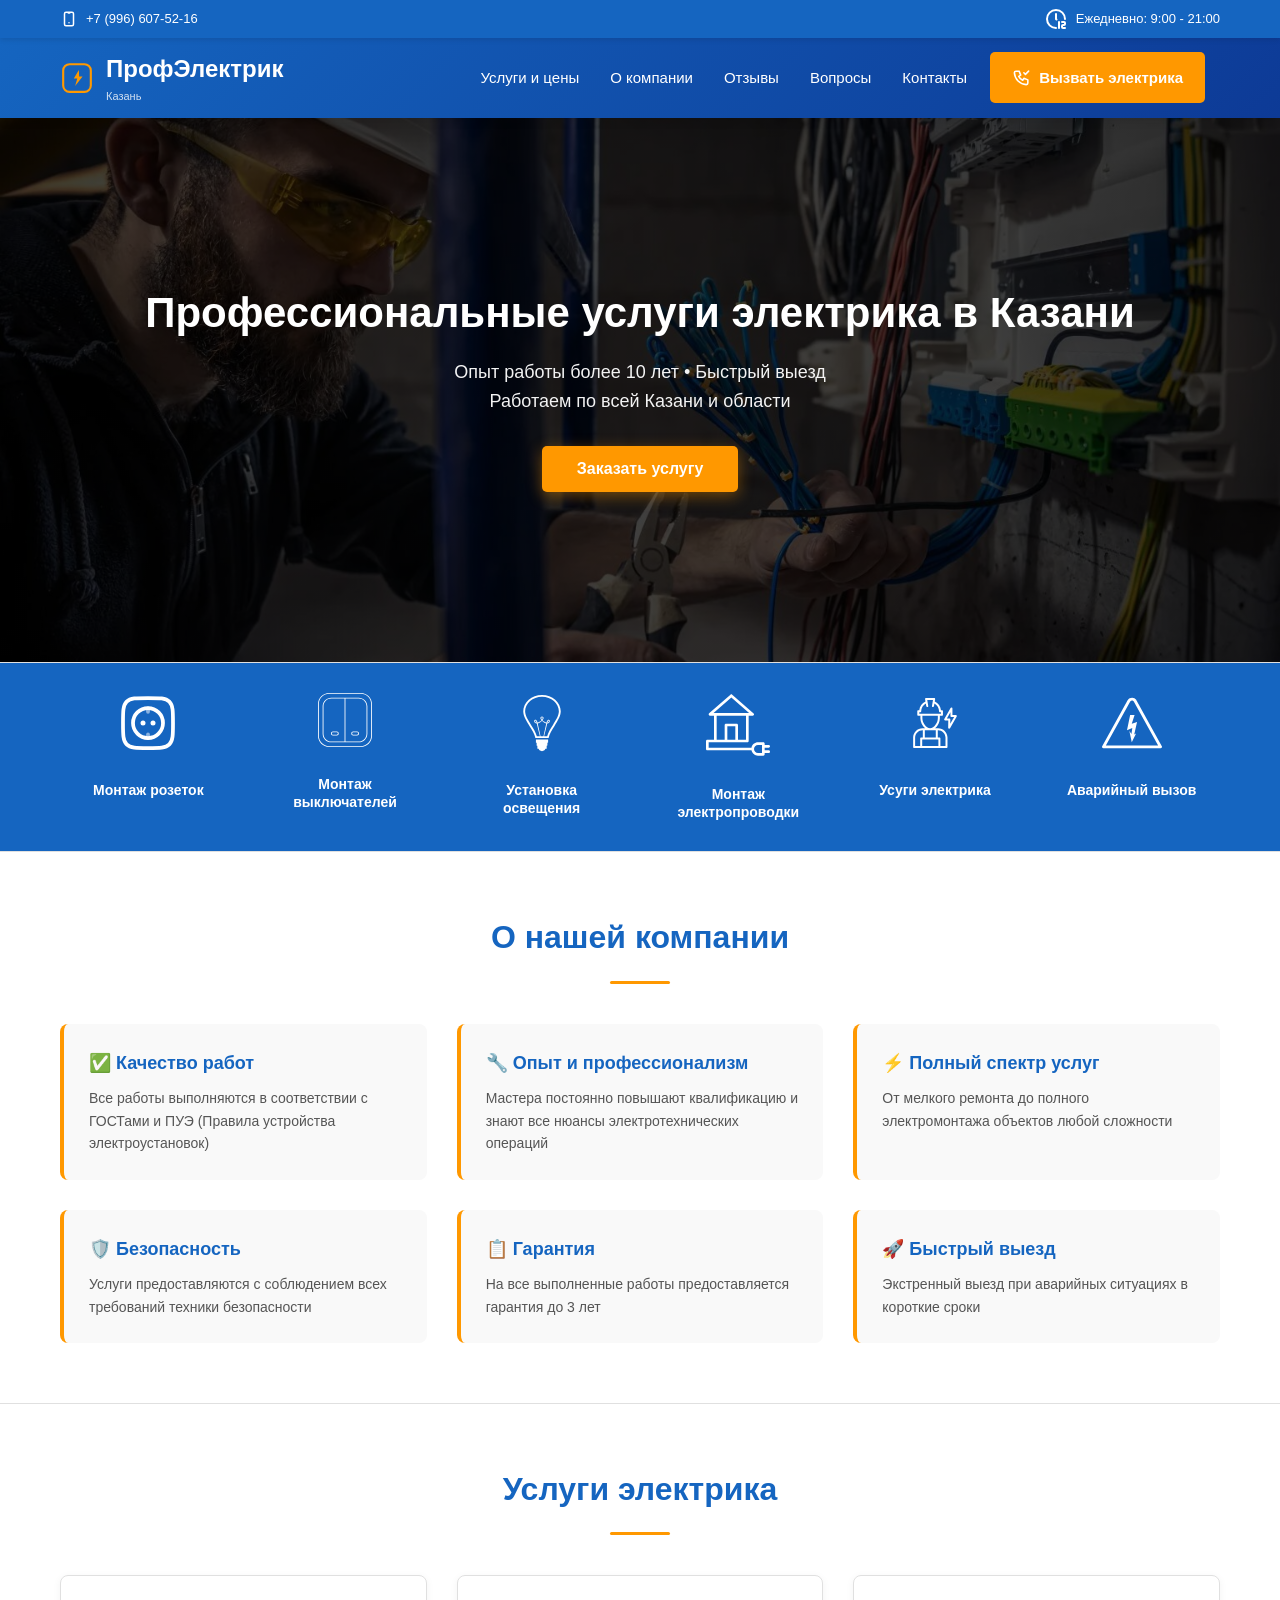
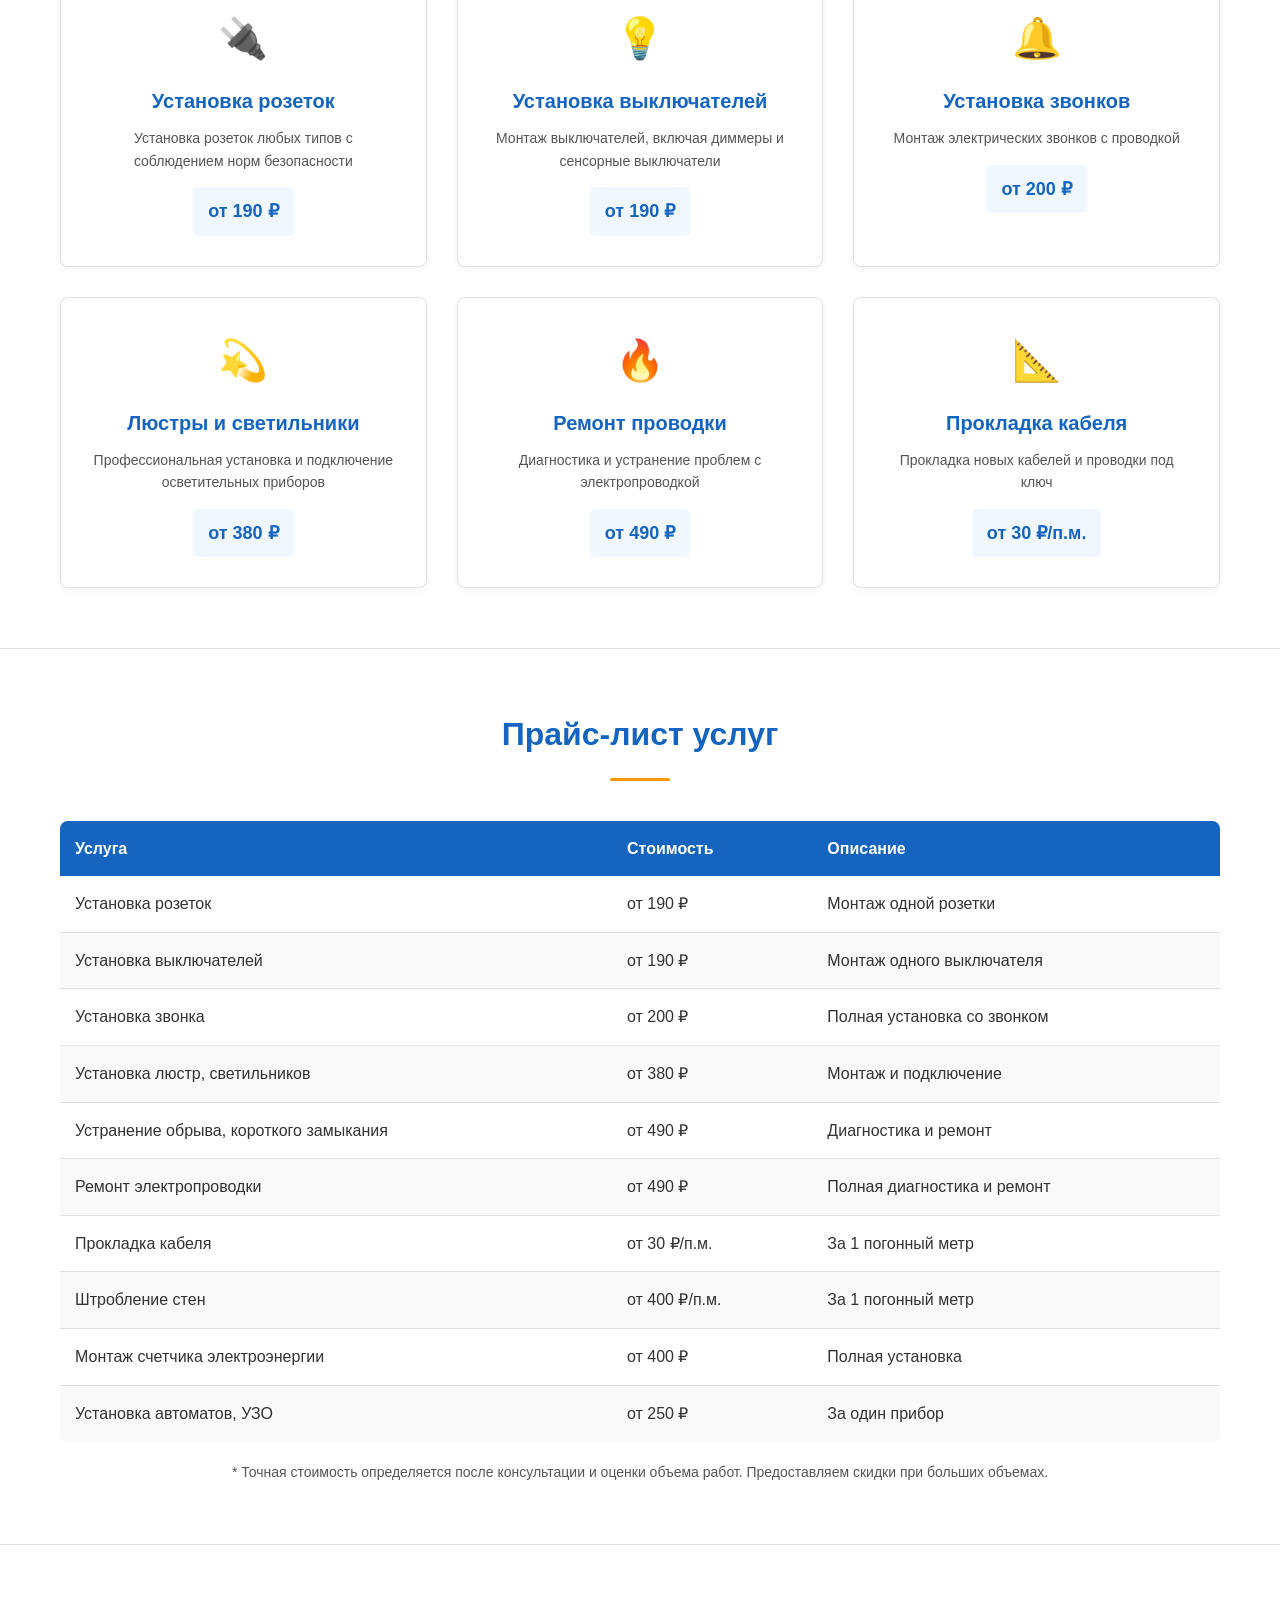
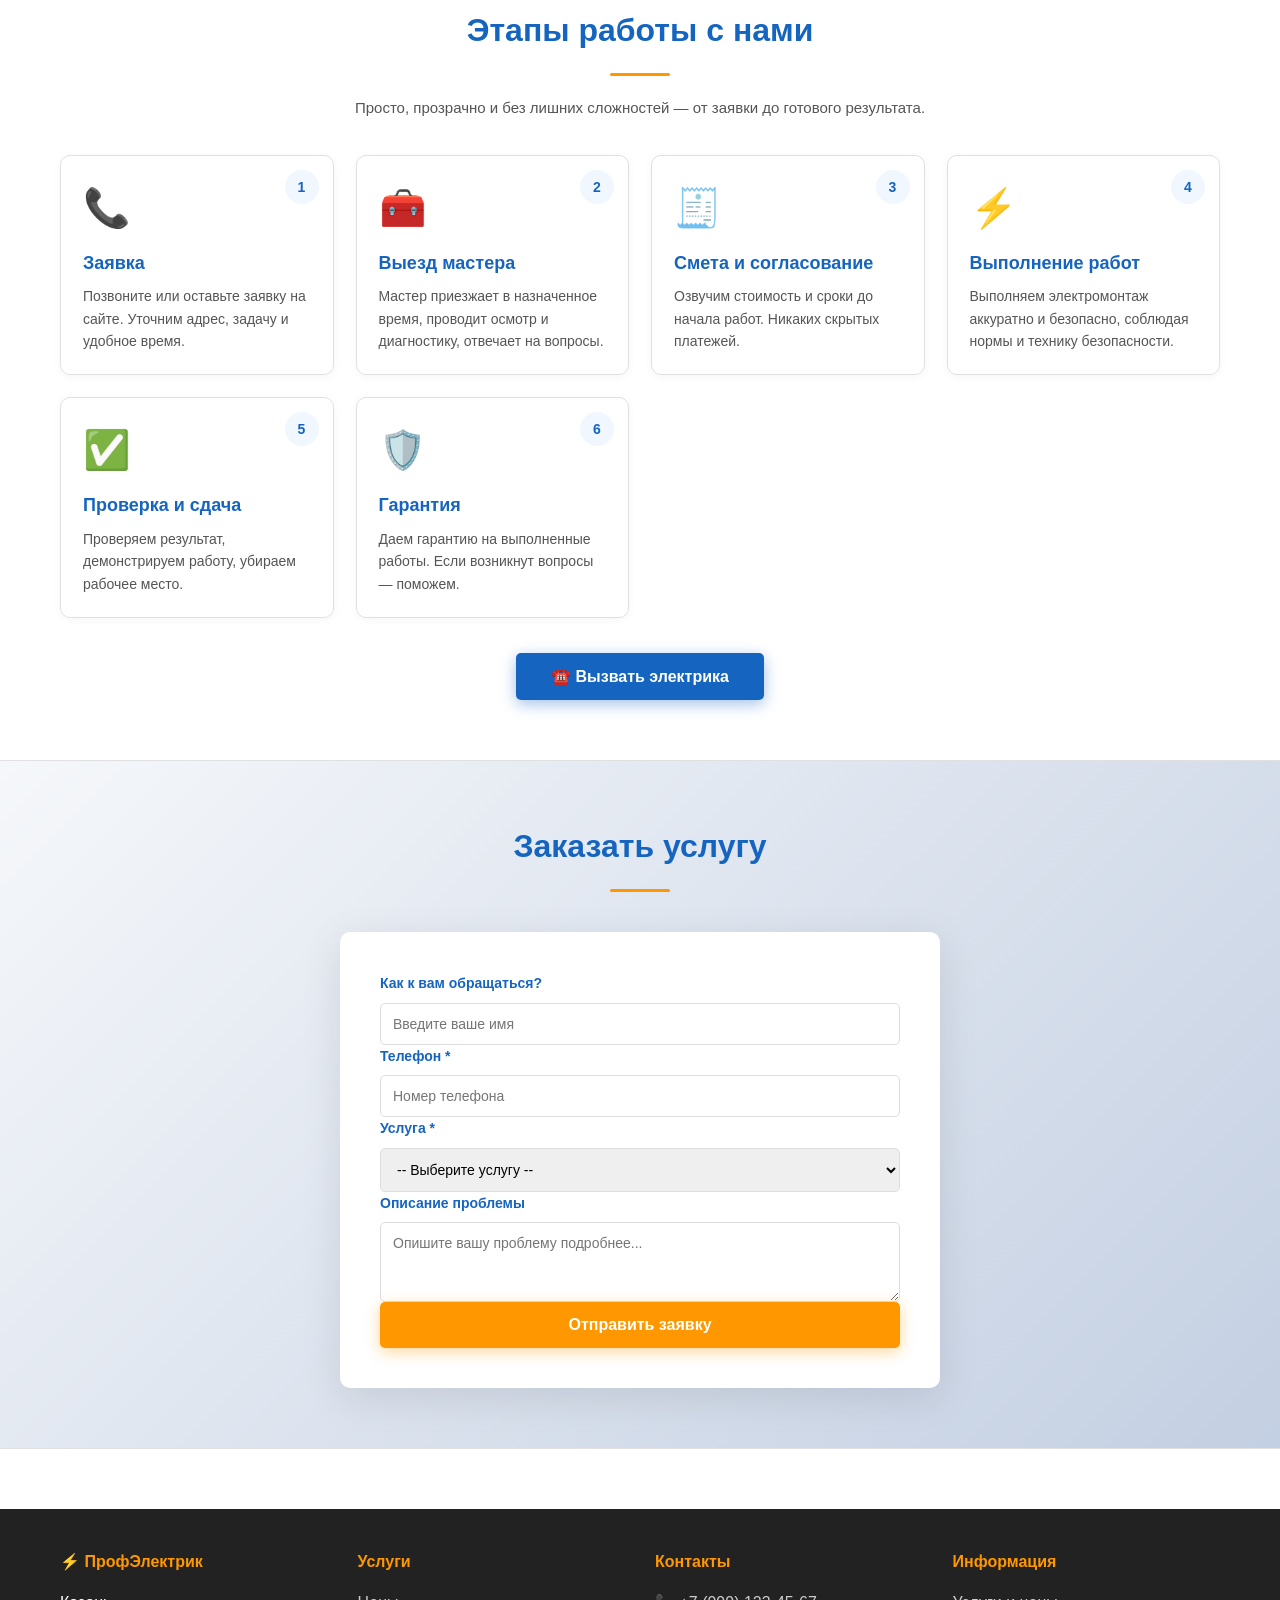
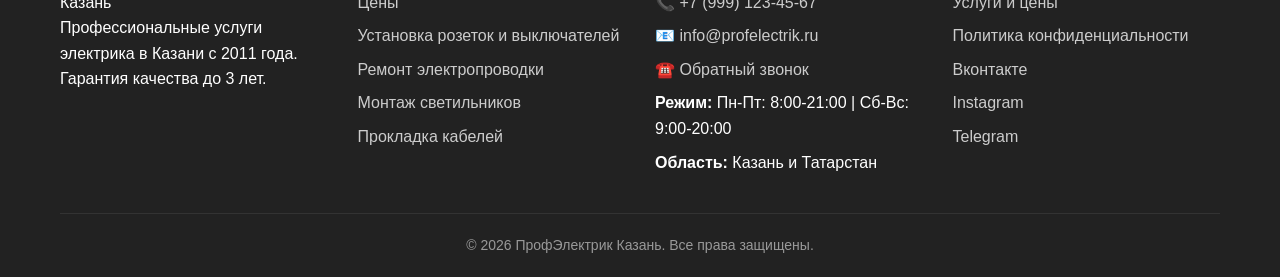
==== commit e34e397b: "Update index.html" ====
--- a/index.html
+++ b/index.html
@@ -30,6 +30,7 @@
         }
   </style>
  <link rel="stylesheet" href="styles/styles.css">
+<link rel="icon" href="assets/icons/favicon.ico" type="image/x-icon">
 </head>
 <body>
     <!-- Top Info Bar -->
@@ -47,7 +48,7 @@
   </svg>
 </span>
 
-                <a href="tel:+79991234567" id="phoneLink">+7 (999) 123-45-67</a>
+                <a href="tel:+79966075216" id="phoneLink">+7 (996) 607-52-16</a>
 
             </div>
             <div class="top-bar-item">
@@ -426,7 +427,7 @@
         ✅ Спасибо! Ваша заявка отправлена. Мы свяжемся с вами в ближайшее время.
       </div>
 
-      <form id="contactForm" action="https://lead-bot.nlkhrsv.workers.dev/" method="POST" target="hidden_iframe">
+      <form id="contactForm" action="https://functions.yandexcloud.net/d4emt21c53nvrp305lqp" method="POST">
 
 
 
@@ -527,7 +528,7 @@
                 <button class="close-btn" onclick="closeModal()">&times;</button>
             </div>
             
-            <form id="modalForm" action="https://lead-bot.nlkhrsv.workers.dev/" method="POST" target="hidden_iframe">
+            <form id="modalForm" action="https://functions.yandexcloud.net/d4emt21c53nvrp305lqp" method="POST">
 
 
   <input type="hidden" name="fi-text-source" value="modal">
@@ -535,13 +536,13 @@
   
 <div class="form-group">
   <label for="modalAnyName">Как к вам обращаться?</label>
-  <input type="text" id="modalAnyName" name="fi-text-anyName" placeholder="Например: 123 / @ник / ООО Ромашка">
+  <input type="text" id="modalAnyName" name="fi-text-anyName" placeholder="Введите ваше имя:">
 </div>
 
 
   <div class="form-group">
     <label for="modalPhone">Телефон *</label>
-    <input type="tel" id="modalPhone" name="fi-sender-phone" required placeholder="+7 (999) 123-45-67">
+    <input type="tel" id="modalPhone" name="fi-sender-phone" required placeholder="Номер телефона:">
   </div>
 
   <div class="form-group">
@@ -605,58 +606,8 @@
 
   var phoneLink = document.getElementById('phoneLink');
 
-  // ===== Show success after iframe gets server response =====
-  var iframe = document.getElementById('hiddenIframe');
-
-  // флажки: чтобы не считать первый "пустой" load как успех
-  var pendingContact = false;
-  var pendingModal = false;
-
-  if (contactForm) {
-    contactForm.addEventListener('submit', function () {
-      pendingContact = true;
-      if (pageSuccess) pageSuccess.style.display = 'none';
-    });
-
-    if (pageSuccess) {
-      contactForm.addEventListener('input', function () {
-        pageSuccess.style.display = 'none';
-      });
-    }
-  }
-
-  if (modalForm) {
-    modalForm.addEventListener('submit', function () {
-      pendingModal = true;
-      if (modalSuccess) modalSuccess.classList.remove('show');
-    });
-  }
-
-  if (iframe) {
-  iframe.addEventListener('load', function () {
-    var THANKS_DELAY = 3000;
-
-    if (pendingContact) {
-      pendingContact = false;
-      if (contactForm) contactForm.reset();
-      showThanksPopup();
-      if (pageSuccess) pageSuccess.style.display = 'none';
-      return;
-    }
-
-    if (pendingModal) {
-      pendingModal = false;
-      if (modalForm) modalForm.reset();
-      showThanksPopup();
-
-      setTimeout(function () {
-        window.closeModal();
-      }, THANKS_DELAY);
-
-      return;
-    }
-  });
-}
+  var thanksPopup = document.getElementById('thanksPopup');
+  var thanksTimer = null;
 
   // ===== Modal open/close =====
   window.openModal = function () {
@@ -720,23 +671,22 @@
       header.style.top = getTopbarHeight() + 'px';
     });
   }
-var thanksPopup = document.getElementById('thanksPopup');
-var thanksTimer = null;
-
-function showThanksPopup() {
-  if (!thanksPopup) return;
-
-  // показать
-  thanksPopup.classList.add('show'); // classList.add/remove 
-  thanksPopup.setAttribute('aria-hidden', 'false');
-
-  // закрыть через 3 секунды
-  if (thanksTimer) clearTimeout(thanksTimer);
-  thanksTimer = setTimeout(function () { 
-    thanksPopup.classList.remove('show');
-    thanksPopup.setAttribute('aria-hidden', 'true');
-  }, 3000);
-}
+
+  // ===== Thanks popup =====
+  function showThanksPopup() {
+    if (!thanksPopup) return;
+
+    // показать
+    thanksPopup.classList.add('show');
+    thanksPopup.setAttribute('aria-hidden', 'false');
+
+    // закрыть через 3 секунды
+    if (thanksTimer) clearTimeout(thanksTimer);
+    thanksTimer = setTimeout(function () { 
+      thanksPopup.classList.remove('show');
+      thanksPopup.setAttribute('aria-hidden', 'true');
+    }, 3000);
+  }
 
   // ===== Copy phone to clipboard =====
   if (phoneLink) {
@@ -761,11 +711,48 @@
       }
     });
   }
+
+  // ===== AJAX submit for forms (чтобы НЕ открывалось окно "OK") =====
+  async function sendForm(form) {
+    var body = new URLSearchParams(new FormData(form));
+
+    var res = await fetch(form.action, {
+      method: 'POST',
+      headers: { 'Content-Type': 'application/x-www-form-urlencoded' },
+      body: body,
+    });
+
+    var text = await res.text();
+    if (!res.ok) throw new Error(text || ('HTTP ' + res.status));
+    return text;
+  }
+
+  async function onSubmit(e) {
+    e.preventDefault(); // отменяем обычную отправку — НЕТ окна "ok" [web:945]
+    var form = e.currentTarget;
+
+    try {
+      await sendForm(form);
+      form.reset();
+      showThanksPopup();
+
+      // если отправили из модалки — закрываем её через 3 секунды
+      if (form === modalForm && typeof window.closeModal === 'function') {
+        setTimeout(function () { window.closeModal(); }, 3000);
+      }
+    } catch (err) {
+      alert('Ошибка отправки: ' + (err && err.message ? err.message : err));
+    }
+  }
+
+  if (contactForm) contactForm.addEventListener('submit', onSubmit);
+  if (modalForm) modalForm.addEventListener('submit', onSubmit);
 });
 </script>
 
 
-<iframe id="hiddenIframe" name="hidden_iframe" style="display:none;"></iframe>
+
+
 
 
 
--- a/styles/styles.css
+++ b/styles/styles.css
@@ -388,6 +388,71 @@
   background: rgba(0, 0, 0, 0.6);
   z-index: 1000;
 }
+/* ===== Thanks popup (Спасибо за заявку) ===== */
+.thanks-popup {
+  position: fixed;
+  inset: 0;
+  display: flex;
+  align-items: center;
+  justify-content: center;
+
+  padding: 16px;
+  background: rgba(0, 0, 0, 0.55);
+
+  opacity: 0;
+  visibility: hidden;
+  pointer-events: none;
+
+  z-index: 9999;
+  transition: opacity 0.2s ease, visibility 0.2s ease;
+}
+
+.thanks-popup.show {
+  opacity: 1;
+  visibility: visible;
+  pointer-events: auto;
+}
+
+.thanks-popup__box {
+  width: min(520px, 100%);
+  background: #ffffff;
+  border-radius: 14px;
+  padding: 18px 18px 16px;
+
+  box-shadow: 0 18px 60px rgba(0, 0, 0, 0.25);
+  transform: translateY(8px);
+  transition: transform 0.2s ease;
+}
+
+.thanks-popup.show .thanks-popup__box {
+  transform: translateY(0);
+}
+
+.thanks-popup__title {
+  font-size: 18px;
+  line-height: 1.2;
+  font-weight: 700;
+  margin: 0 0 8px;
+  color: #111827;
+}
+
+.thanks-popup__text {
+  font-size: 14px;
+  line-height: 1.45;
+  margin: 0;
+  color: #374151;
+}
+
+/* optional: чуть лучше на мобилках */
+@media (max-width: 480px) {
+  .thanks-popup__box {
+    padding: 16px;
+    border-radius: 12px;
+  }
+  .thanks-popup__title {
+    font-size: 16px;
+  }
+}
 
 .modal.active {
   display: flex;              /* показываем модалку */
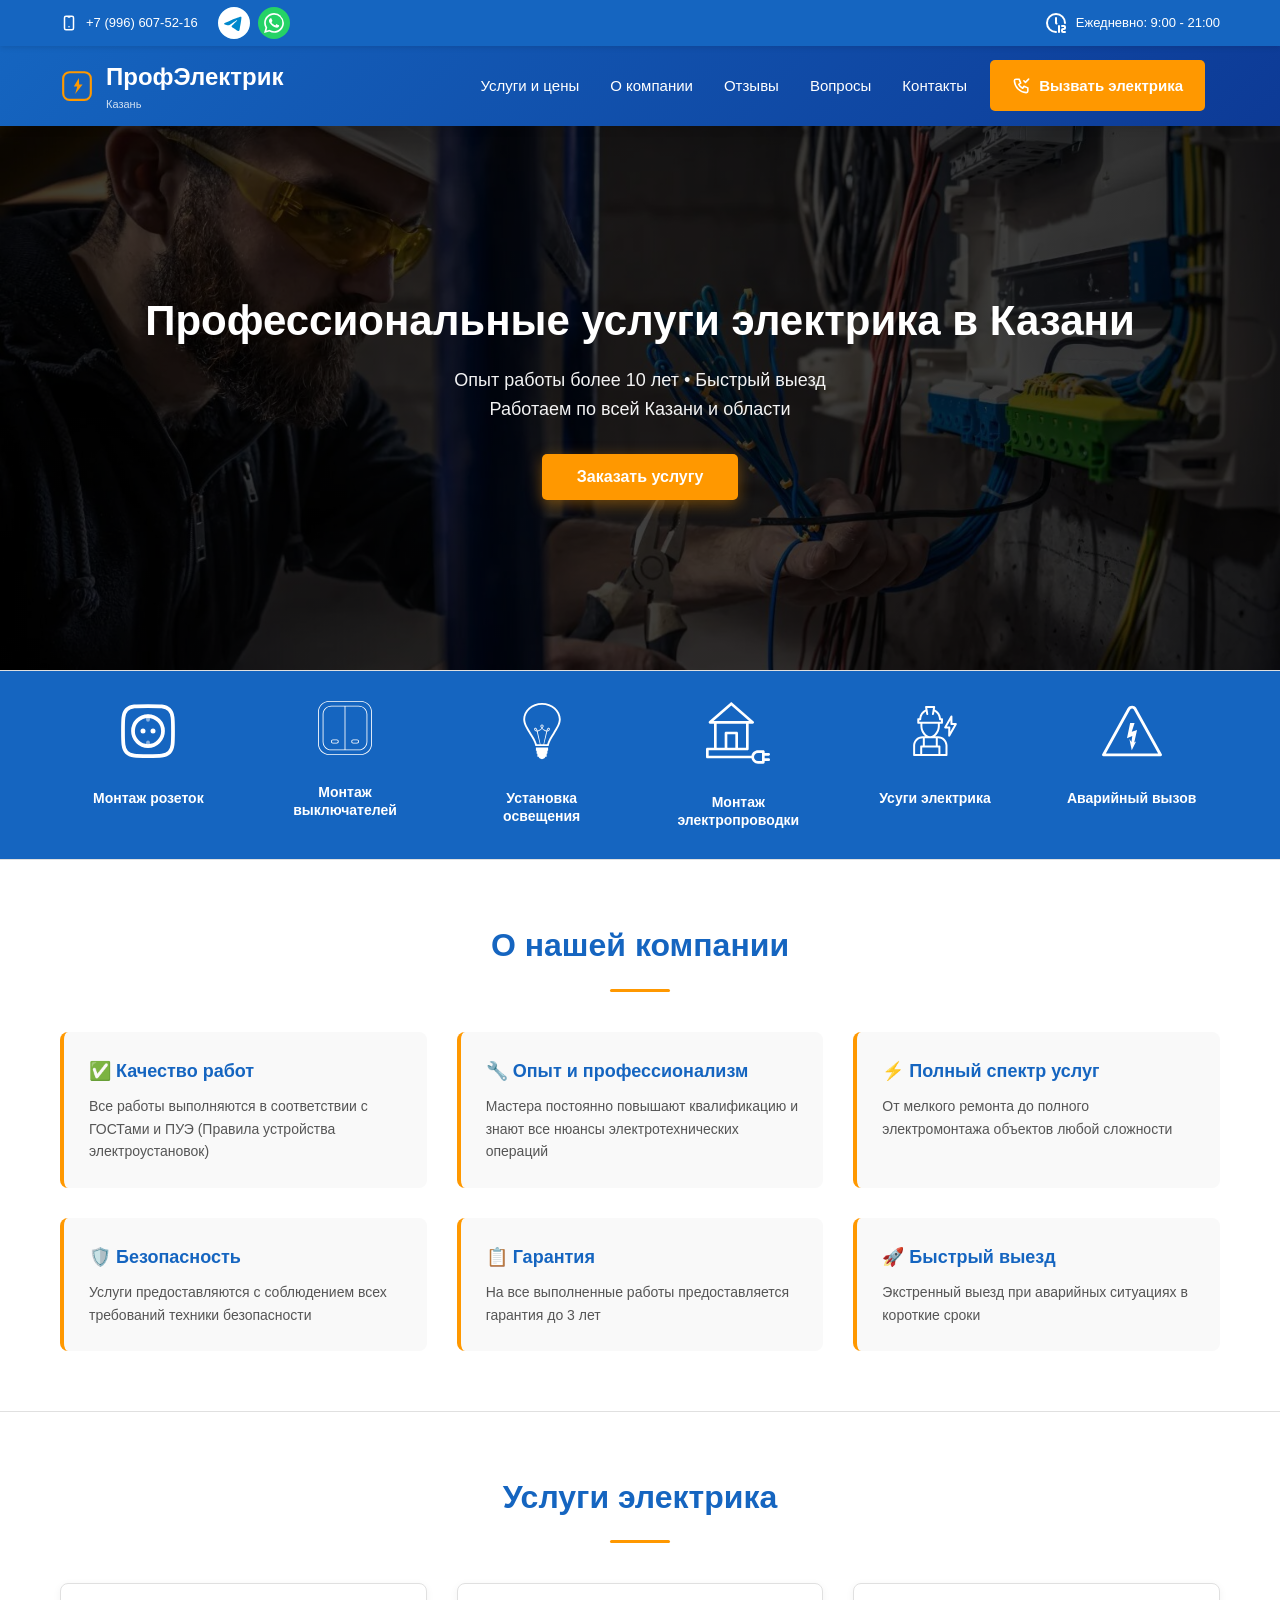
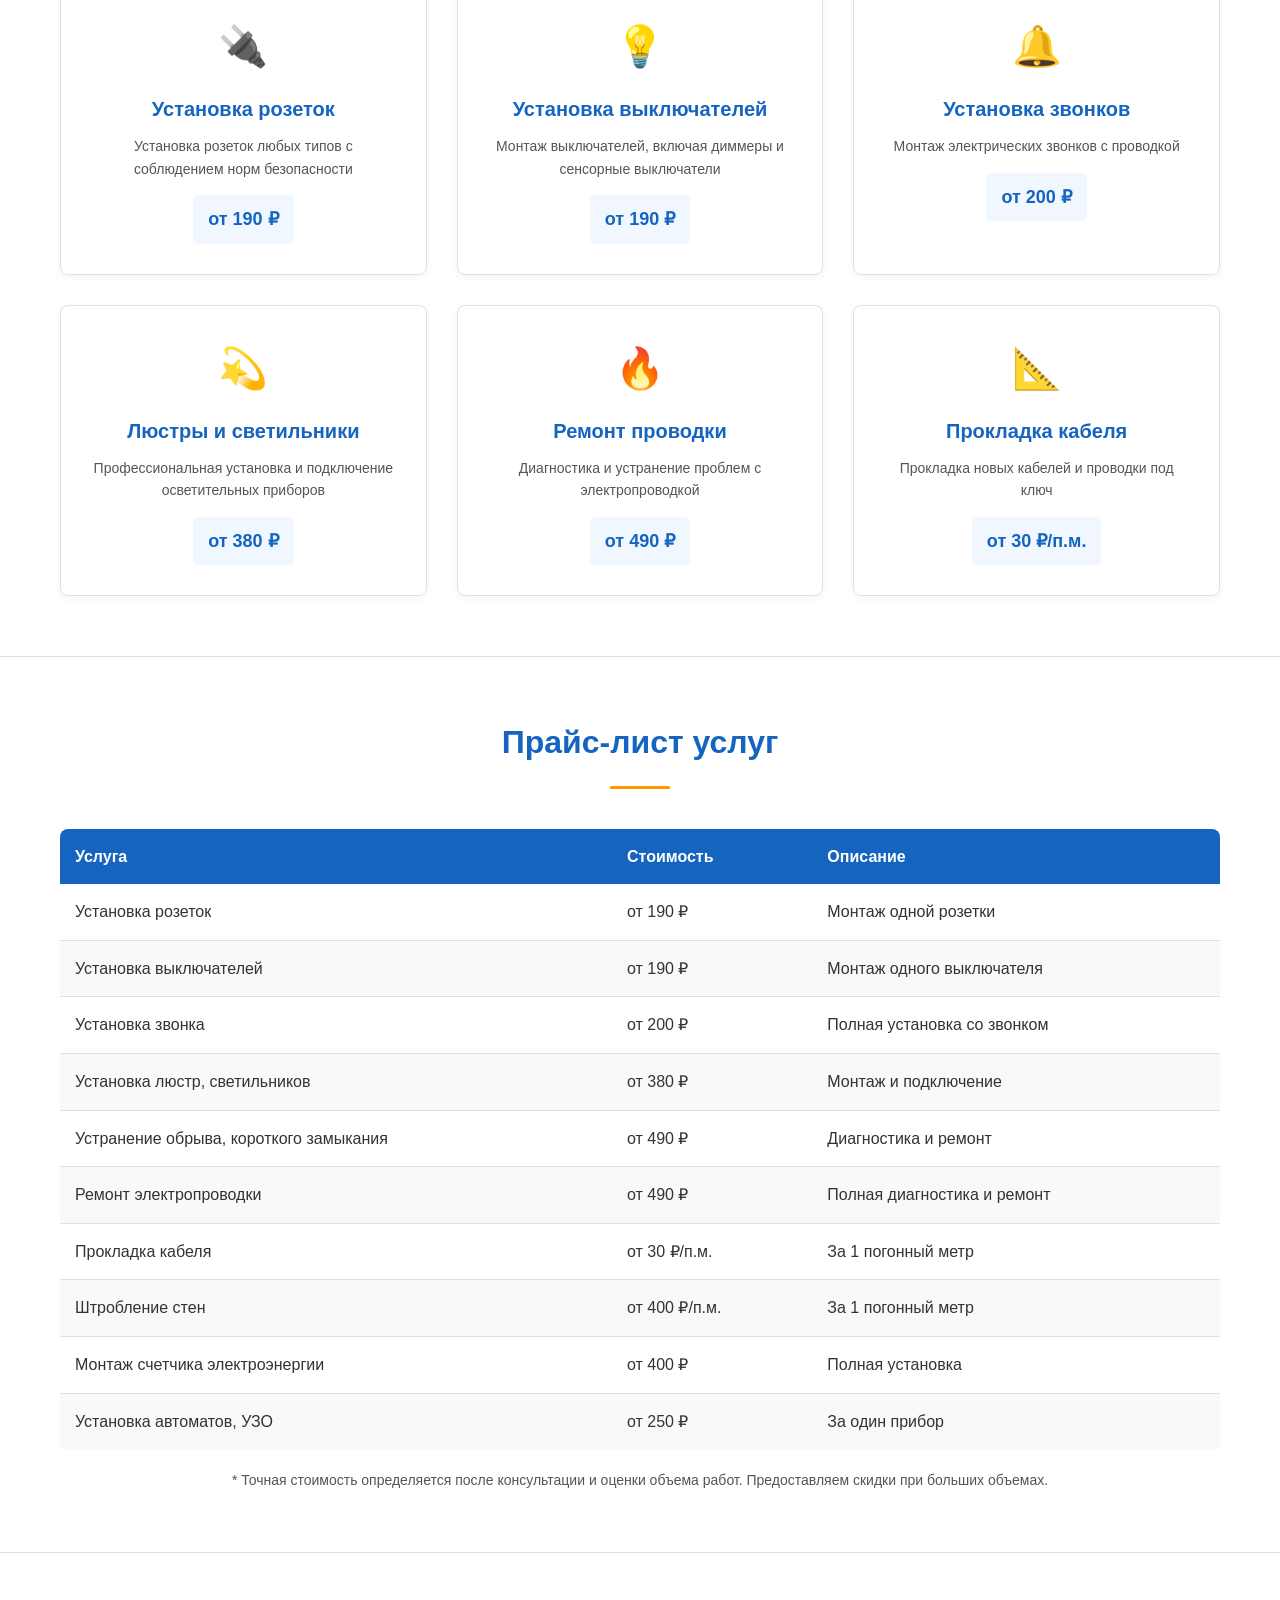
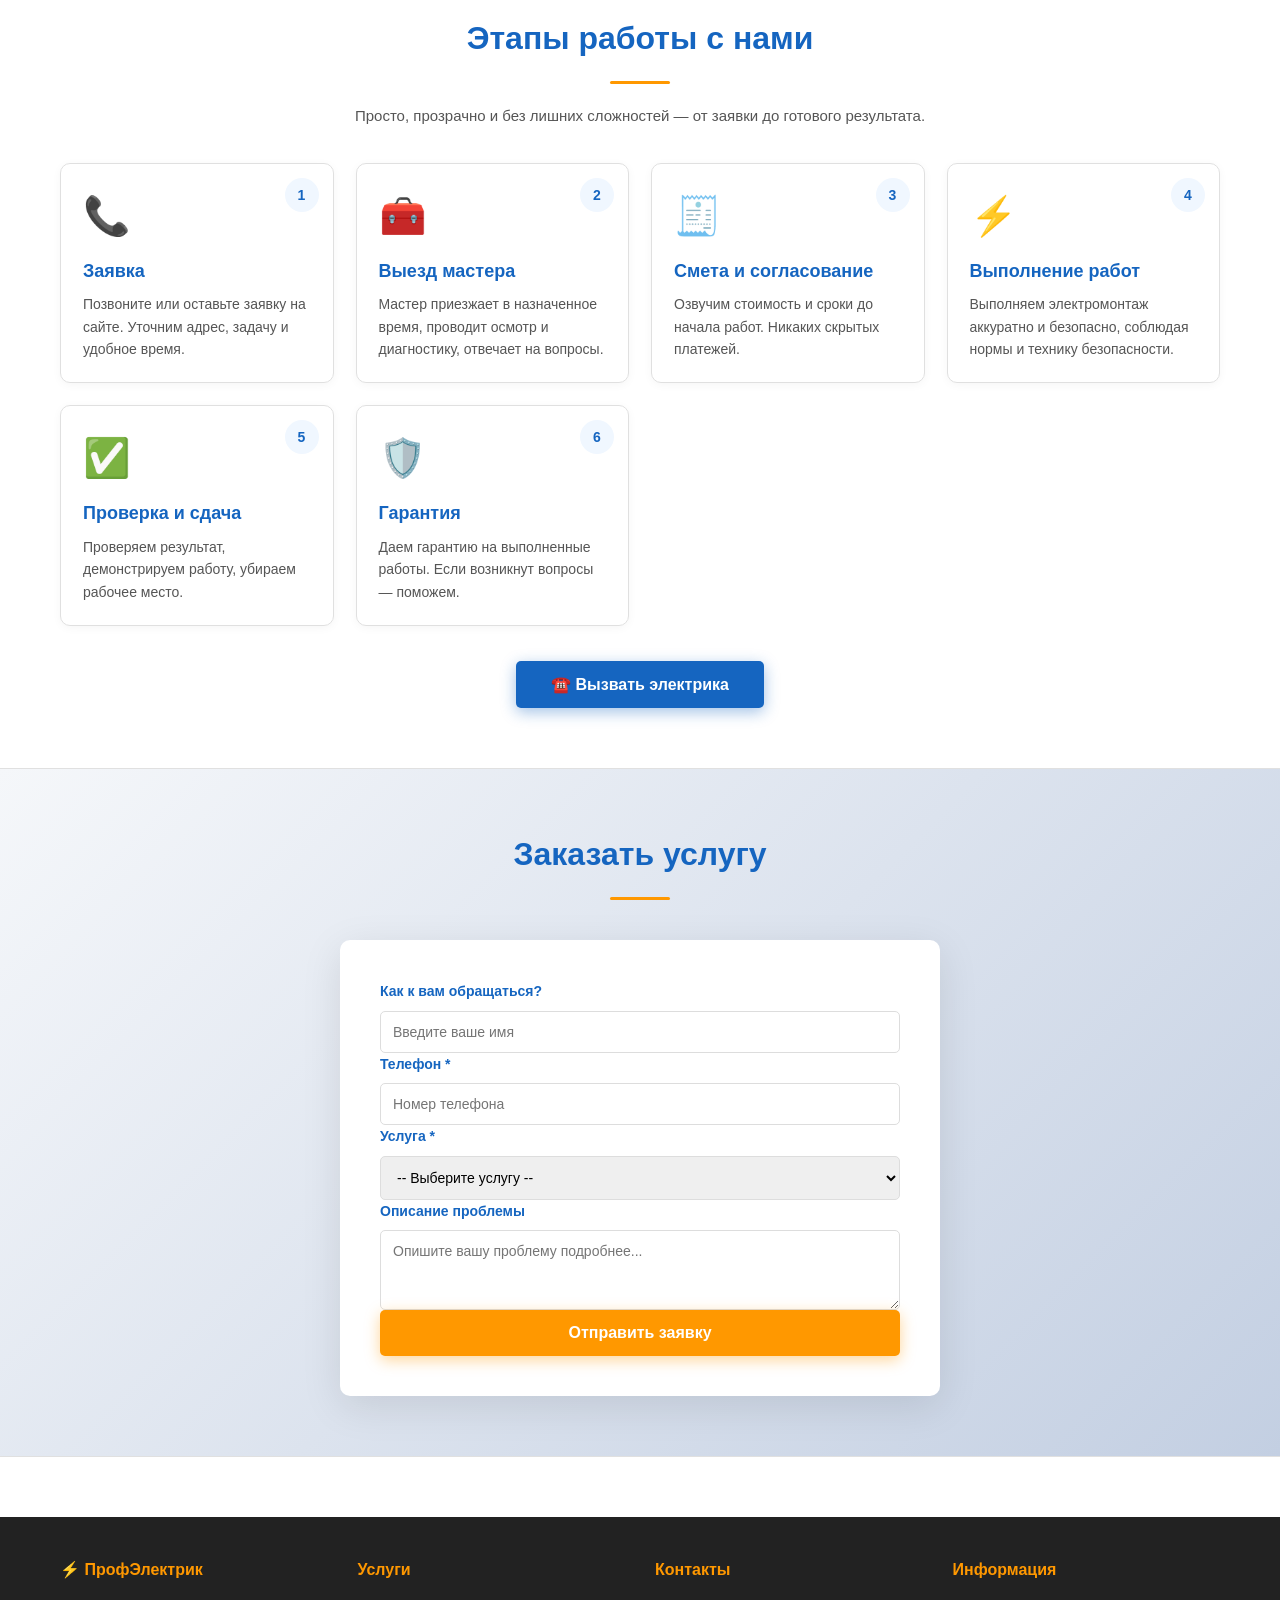
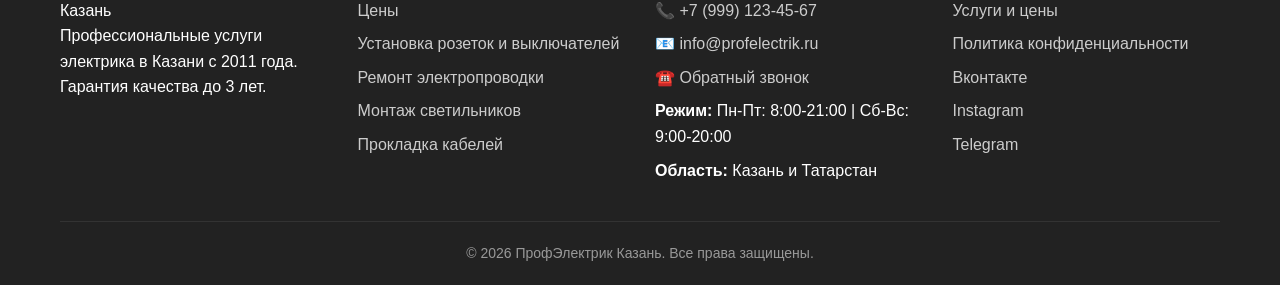
==== commit 25d0dad9: "Update index.html" ====
--- a/index.html
+++ b/index.html
@@ -34,29 +34,48 @@
 </head>
 <body>
     <!-- Top Info Bar -->
-    <div class="top-bar" id="topBar">
-        <div class="container">
-            <div class="top-bar-item">
-                <span class="icon">
-  <svg xmlns="http://www.w3.org/2000/svg" viewBox="0 0 24 24" fill="none"
-       stroke="currentColor" stroke-width="2" stroke-linecap="round" stroke-linejoin="round"
-       aria-hidden="true">
-    <path stroke="none" d="M0 0h24v24H0z" fill="none"/>
-    <path d="M6 5a2 2 0 0 1 2 -2h8a2 2 0 0 1 2 2v14a2 2 0 0 1 -2 2h-8a2 2 0 0 1 -2 -2v-14" />
-    <path d="M11 4h2" />
-    <path d="M12 17v.01" />
-  </svg>
-</span>
-
-                <a href="tel:+79966075216" id="phoneLink">+7 (996) 607-52-16</a>
-
-            </div>
-            <div class="top-bar-item">
-                <svg xmlns="http://www.w3.org/2000/svg" width="24" height="24" viewBox="0 0 24 24" fill="none" stroke="currentColor" stroke-width="2" stroke-linecap="round" stroke-linejoin="round" class="icon icon-tabler icons-tabler-outline icon-tabler-clock-12"><path stroke="none" d="M0 0h24v24H0z" fill="none"/><path d="M3 12a9 9 0 0 0 9 9m9 -9a9 9 0 1 0 -18 0" /><path d="M12 7v5l.5 .5" /><path d="M18 15h2a1 1 0 0 1 1 1v1a1 1 0 0 1 -1 1h-1a1 1 0 0 0 -1 1v1a1 1 0 0 0 1 1h2" /><path d="M15 21v-6" /></svg>
-                <span>Ежедневно: 9:00 - 21:00</span>
-            </div>
+<div class="top-bar" id="topBar">
+    <div class="container">
+        <div class="top-bar-item">
+            <span class="icon">
+                <svg xmlns="http://www.w3.org/2000/svg" viewBox="0 0 24 24" fill="none"
+                     stroke="currentColor" stroke-width="2" stroke-linecap="round" stroke-linejoin="round"
+                     aria-hidden="true">
+                    <path stroke="none" d="M0 0h24v24H0z" fill="none"/>
+                    <path d="M6 5a2 2 0 0 1 2 -2h8a2 2 0 0 1 2 2v14a2 2 0 0 1 -2 2h-8a2 2 0 0 1 -2 -2v-14" />
+                    <path d="M11 4h2" />
+                    <path d="M12 17v.01" />
+                </svg>
+            </span>
+
+            <a href="tel:+79966075216" id="phoneLink">+7 (996) 607-52-16</a>
+
+            <!-- КЛИКАБЕЛЬНЫЕ ИКОНКИ TG и WA -->
+            <div class="social-icons">
+                <a href="https://t.me/+79966075216" target="_blank" title="Telegram" class="social-link tg">
+                    
+                                
+<svg width="32px" height="32px" viewBox="0 0 16 16" xmlns="http://www.w3.org/2000/svg" fill="#fff" class="bi bi-telegram">
+  <path d="M16 8A8 8 0 1 1 0 8a8 8 0 0 1 16 0zM8.287 5.906c-.778.324-2.334.994-4.666 2.01-.378.15-.577.298-.595.442-.03.243.275.339.69.47l.175.055c.408.133.958.288 1.243.294.26.006.549-.1.868-.32 2.179-1.471 3.304-2.214 3.374-2.23.05-.012.12-.026.166.016.047.041.042.12.037.141-.03.129-1.227 1.241-1.846 1.817-.193.18-.33.307-.358.336a8.154 8.154 0 0 1-.188.186c-.38.366-.664.64.015 1.088.327.216.589.393.85.571.284.194.568.387.936.629.093.06.183.125.27.187.331.236.63.448.997.414.214-.02.435-.22.547-.82.265-1.417.786-4.486.906-5.751a1.426 1.426 0 0 0-.013-.315.337.337 0 0 0-.114-.217.526.526 0 0 0-.31-.093c-.3.005-.763.166-2.984 1.09z"/>
+</svg>
+                            
+                </a>
+                <a href="https://wa.me/+79966075216" target="_blank" title="WhatsApp" class="social-link wa">
+                    <svg xmlns="http://www.w3.org/2000/svg" viewBox="0 0 24 24" fill="currentColor" width="20" height="20">
+                        <path d="M17.472 14.382c-.297-.149-1.758-.867-2.03-.967-.273-.099-.471-.148-.67.15-.197.297-.767.966-.94 1.164-.173.199-.347.223-.644.075-.297-.15-1.255-.463-2.39-1.475-.883-.788-1.48-1.761-1.653-2.059-.173-.297-.018-.458.13-.606.134-.133.298-.347.446-.52.149-.174.198-.298.298-.497.099-.198.05-.371-.025-.52-.075-.149-.669-1.612-.916-2.207-.242-.579-.487-.5-.669-.51-.173-.008-.371-.01-.57-.01-.198 0-.52.074-.792.372-.272.297-1.04 1.016-1.04 2.479 0 1.462 1.065 2.875 1.213 3.074.149.198 2.096 3.2 5.077 4.487.709.306 1.262.489 1.694.625.712.227 1.36.195 1.871.118.571-.085 1.758-.719 2.006-1.413.248-.694.248-1.289.173-1.413-.074-.124-.272-.198-.57-.347m-5.421 7.403h-.004a9.87 9.87 0 0 1-5.031-1.378l-.361-.214-3.741.982.998-3.648-.235-.374a9.86 9.86 0 0 1-1.51-5.26c.001-5.45 4.436-9.884 9.888-9.884 2.64 0 5.122 1.03 6.988 2.898a9.825 9.825 0 0 1 2.893 6.994c-.003 5.45-4.437 9.884-9.885 9.884m8.413-18.297A11.815 11.815 0 0 0 12.05 0C5.495 0 .16 5.335.157 11.892c0 2.096.547 4.142 1.588 5.945L.057 24l6.305-1.654a11.882 11.882 0 0 0 5.683 1.448h.005c6.554 0 11.89-5.335 11.893-11.893A11.821 11.821 0 0 0 19.885 3.488"/>
+                    </svg>
+                </a>
+            </div>
+
+        </div>
+        <div class="top-bar-item">
+            <svg xmlns="http://www.w3.org/2000/svg" width="24" height="24" viewBox="0 0 24 24" fill="none" stroke="currentColor" stroke-width="2" stroke-linecap="round" stroke-linejoin="round" class="icon icon-tabler icons-tabler-outline icon-tabler-clock-12"><path stroke="none" d="M0 0h24v24H0z" fill="none"/><path d="M3 12a9 9 0 0 0 9 9m9 -9a9 9 0 1 0 -18 0" /><path d="M12 7v5l.5 .5" /><path d="M18 15h2a1 1 0 0 1 1 1v1a1 1 0 0 1 -1 1h-1a1 1 0 0 0 -1 1v1a1 1 0 0 0 1 1h2" /><path d="M15 21v-6" /></svg>
+            <span>Ежедневно: 9:00 - 21:00</span>
         </div>
     </div>
+</div>
+
+
 
     <!-- Header -->
 <header>
--- a/styles/styles.css
+++ b/styles/styles.css
@@ -84,6 +84,31 @@
 
 .top-bar a:hover {
   color: var(--color-accent);
+}
+.social-icons {
+  display: inline-flex;
+  gap: 8px;
+  margin-left: 12px;
+  align-items: center;
+}
+
+.social-link {
+  display: inline-flex;
+  align-items: center;
+  justify-content: center;
+  width: 32px;
+  height: 32px;
+  border-radius: 50%;
+  transition: all 0.2s ease;
+  text-decoration: none;
+}
+
+.social-link.tg { background: #0088cc; color: white; }
+.social-link.wa { background: #25D366; color: white; }
+
+.social-link:hover {
+  transform: scale(1.1);
+  box-shadow: 0 4px 12px rgba(0,0,0,0.3);
 }
 
 /* ===== HEADER ===== */
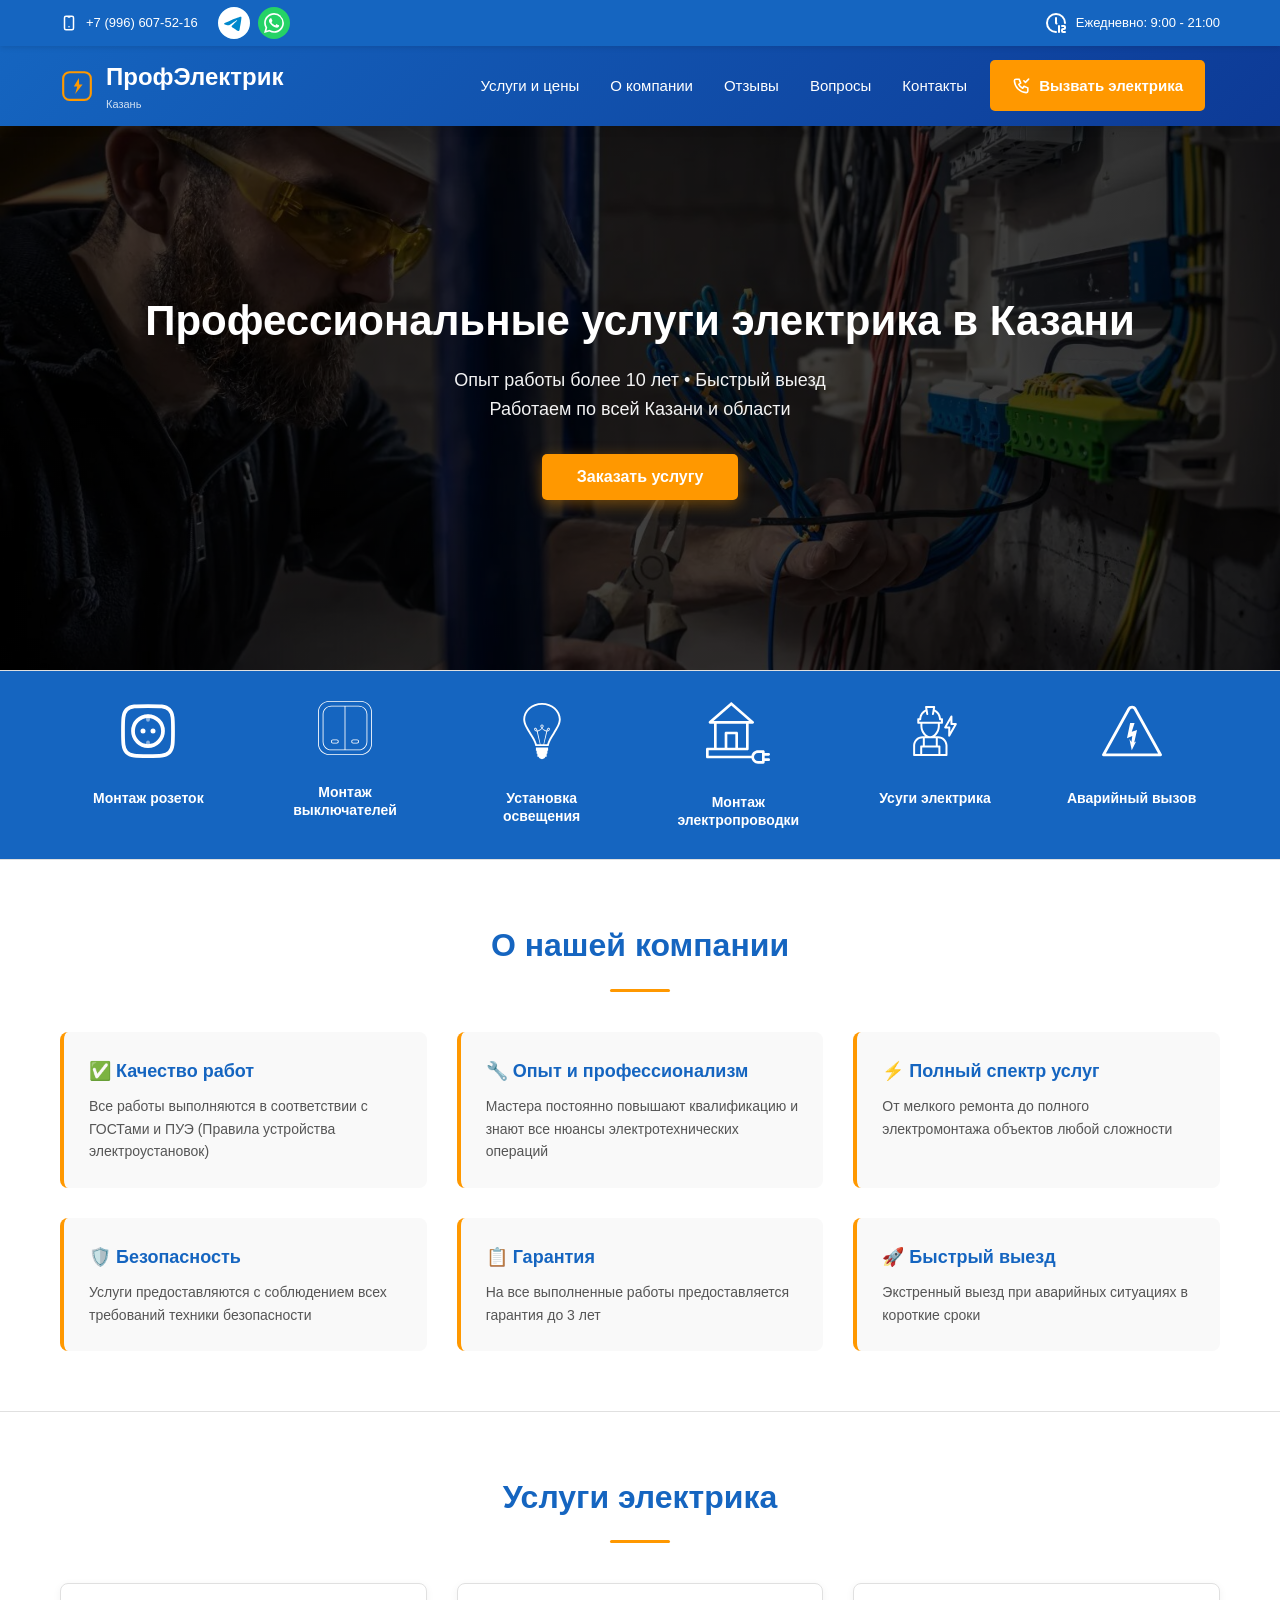
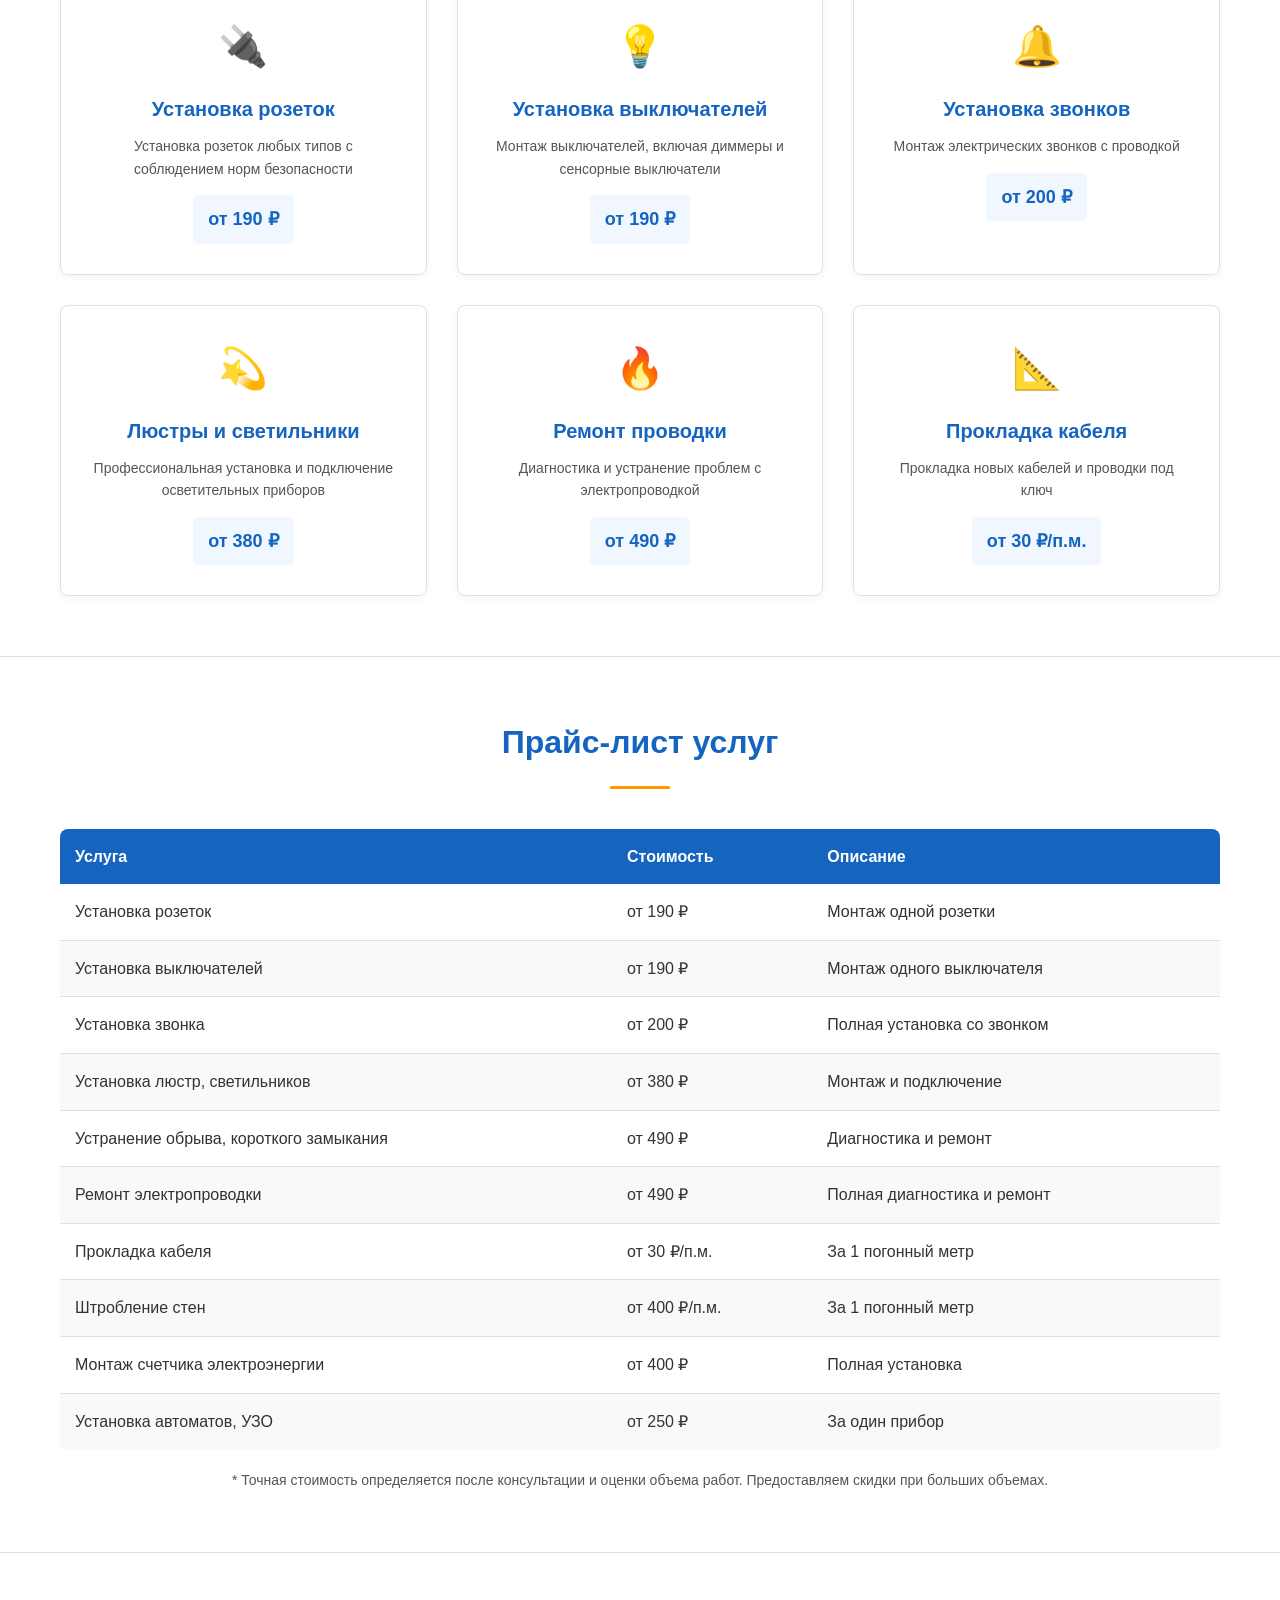
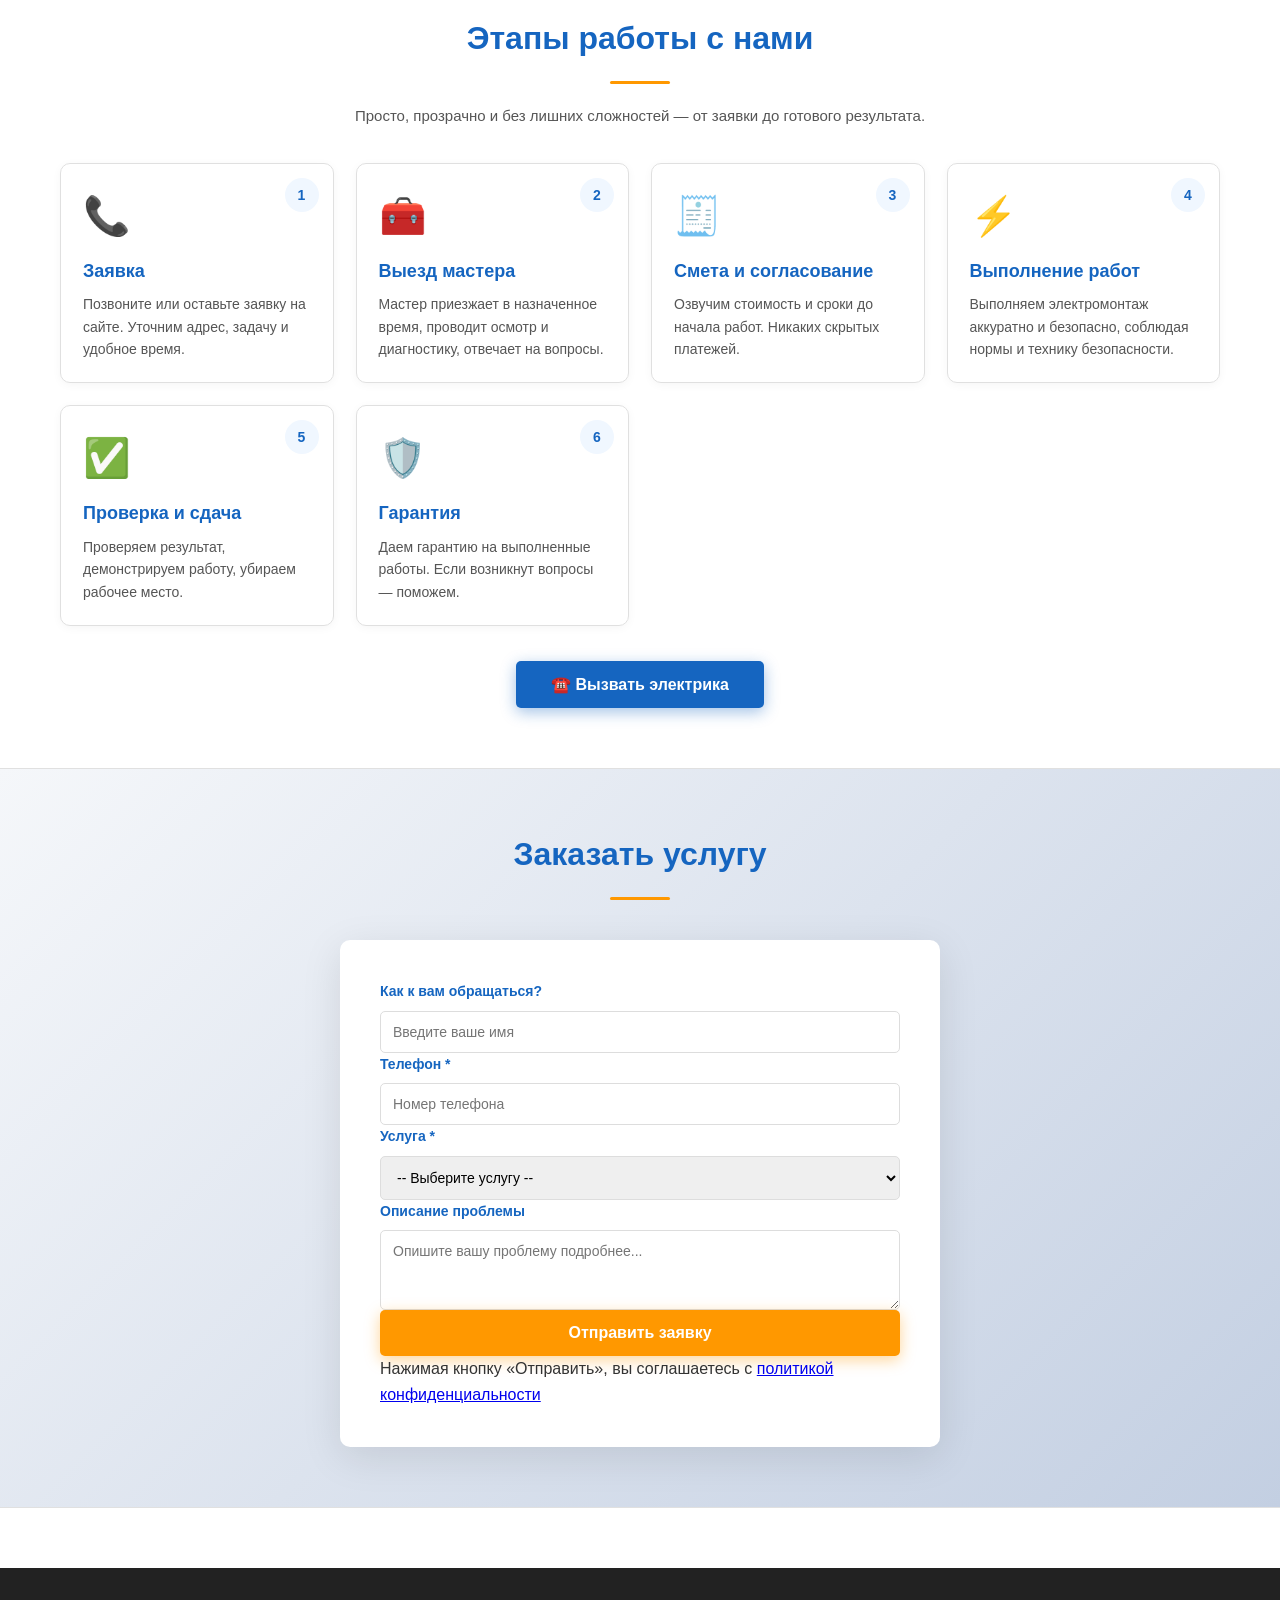
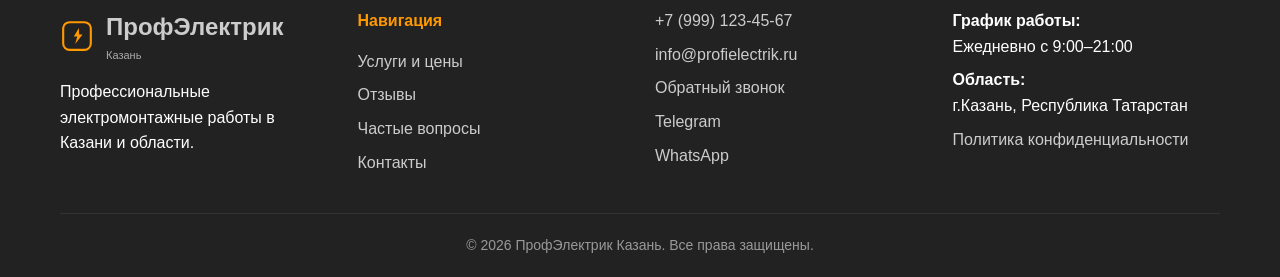
==== commit d2948c4f: "Update index.html" ====
--- a/index.html
+++ b/index.html
@@ -52,15 +52,15 @@
 
             <!-- КЛИКАБЕЛЬНЫЕ ИКОНКИ TG и WA -->
             <div class="social-icons">
-                <a href="https://t.me/+79966075216" target="_blank" title="Telegram" class="social-link tg">
-                    
+                <a href="https://t.me/+79966075216?text=Здравствуйте! Хочу заказать услуги по электромонтажу. Когда можно созвониться?" target="_blank" title="Telegram" class="social-link tg">
+    
                                 
 <svg width="32px" height="32px" viewBox="0 0 16 16" xmlns="http://www.w3.org/2000/svg" fill="#fff" class="bi bi-telegram">
   <path d="M16 8A8 8 0 1 1 0 8a8 8 0 0 1 16 0zM8.287 5.906c-.778.324-2.334.994-4.666 2.01-.378.15-.577.298-.595.442-.03.243.275.339.69.47l.175.055c.408.133.958.288 1.243.294.26.006.549-.1.868-.32 2.179-1.471 3.304-2.214 3.374-2.23.05-.012.12-.026.166.016.047.041.042.12.037.141-.03.129-1.227 1.241-1.846 1.817-.193.18-.33.307-.358.336a8.154 8.154 0 0 1-.188.186c-.38.366-.664.64.015 1.088.327.216.589.393.85.571.284.194.568.387.936.629.093.06.183.125.27.187.331.236.63.448.997.414.214-.02.435-.22.547-.82.265-1.417.786-4.486.906-5.751a1.426 1.426 0 0 0-.013-.315.337.337 0 0 0-.114-.217.526.526 0 0 0-.31-.093c-.3.005-.763.166-2.984 1.09z"/>
 </svg>
                             
                 </a>
-                <a href="https://wa.me/+79966075216" target="_blank" title="WhatsApp" class="social-link wa">
+                <a href="https://wa.me/+79966075216?text=Здравствуйте! Хочу заказать услуги по электромонтажу. Когда можно созвониться?" target="_blank" title="WhatsApp" class="social-link wa">
                     <svg xmlns="http://www.w3.org/2000/svg" viewBox="0 0 24 24" fill="currentColor" width="20" height="20">
                         <path d="M17.472 14.382c-.297-.149-1.758-.867-2.03-.967-.273-.099-.471-.148-.67.15-.197.297-.767.966-.94 1.164-.173.199-.347.223-.644.075-.297-.15-1.255-.463-2.39-1.475-.883-.788-1.48-1.761-1.653-2.059-.173-.297-.018-.458.13-.606.134-.133.298-.347.446-.52.149-.174.198-.298.298-.497.099-.198.05-.371-.025-.52-.075-.149-.669-1.612-.916-2.207-.242-.579-.487-.5-.669-.51-.173-.008-.371-.01-.57-.01-.198 0-.52.074-.792.372-.272.297-1.04 1.016-1.04 2.479 0 1.462 1.065 2.875 1.213 3.074.149.198 2.096 3.2 5.077 4.487.709.306 1.262.489 1.694.625.712.227 1.36.195 1.871.118.571-.085 1.758-.719 2.006-1.413.248-.694.248-1.289.173-1.413-.074-.124-.272-.198-.57-.347m-5.421 7.403h-.004a9.87 9.87 0 0 1-5.031-1.378l-.361-.214-3.741.982.998-3.648-.235-.374a9.86 9.86 0 0 1-1.51-5.26c.001-5.45 4.436-9.884 9.888-9.884 2.64 0 5.122 1.03 6.988 2.898a9.825 9.825 0 0 1 2.893 6.994c-.003 5.45-4.437 9.884-9.885 9.884m8.413-18.297A11.815 11.815 0 0 0 12.05 0C5.495 0 .16 5.335.157 11.892c0 2.096.547 4.142 1.588 5.945L.057 24l6.305-1.654a11.882 11.882 0 0 0 5.683 1.448h.005c6.554 0 11.89-5.335 11.893-11.893A11.821 11.821 0 0 0 19.885 3.488"/>
                     </svg>
@@ -488,6 +488,12 @@
 
   <button type="submit" class="btn" style="width: 100%;">Отправить заявку</button>
 </form>
+ <p class="form-policy">
+    Нажимая кнопку «Отправить», вы соглашаетесь с
+    <a href="pages/privasy.html" target="_blank">
+      политикой конфиденциальности
+    </a>
+  </p>
 
     </div>
   </div>
@@ -498,38 +504,55 @@
         <div class="container">
             <div class="footer-content">
                 <div class="footer-section">
-                    <h4>⚡ ПрофЭлектрик</h4>
-                    <p>Казань</p>
-                    <p>Профессиональные услуги электрика в Казани с 2011 года. Гарантия качества до 3 лет.</p>
+                    <h4>
+<div class="logo">
+  <a class="logo-link" href="index.html">
+    <img class="logo-img" src="assets/icons/logo-horizontal.svg" alt="ПрофЭлектрик Казань">
+    <div class="logo-text">
+      <span>ПрофЭлектрик</span>
+      <div class="city-name">Казань</div>
+    </div>
+  </a>
+</div>
+
+</h4>
+                    
+                    <p>Профессиональные электромонтажные работы в Казани и области.</p>
                 </div>
                 <div class="footer-section">
-                    <h4>Услуги</h4>
+                    <h4>Навигация</h4>
                     <ul>
-                        <li><a href="#services">Цены</a></li>
-                        <li><a href="#services">Установка розеток и выключателей</a></li>
-                        <li><a href="#services">Ремонт электропроводки</a></li>
-                        <li><a href="#services">Монтаж светильников</a></li>
-                        <li><a href="#services">Прокладка кабелей</a></li>
+                        <li><a href="pages/uslugi-i-ceny.html">Услуги и цены</a></li>
+                        <li><a href="pages/otzivy.html">Отзывы</a></li>
+                        <li><a href="pages/faq-section.html">Частые вопросы</a></li>
+                        <li><a href="pages/contact-info.html">Контакты</a></li>
+                        
                     </ul>
                 </div>
                 <div class="footer-section">
-                    <h4>Контакты</h4>
+                    
                     <ul>
-                        <li><a href="tel:+79991234567">📞 +7 (999) 123-45-67</a></li>
-                        <li><a href="mailto:info@profelectrik.ru">📧 info@profelectrik.ru</a></li>
-                        <li><a href="#" onclick="openModal()">☎️ Обратный звонок</a></li>
-                        <li><strong>Режим:</strong> Пн-Пт: 8:00-21:00 | Сб-Вс: 9:00-20:00</li>
-                        <li><strong>Область:</strong> Казань и Татарстан</li>
+                        <li><a href="tel:+79991234567">+7 (999) 123-45-67</a></li>
+                        <li><a href="mailto:info@profielectrik.ru">info@profielectrik.ru</a></li>
+                        <li><a href="#" onclick="openModal()">Обратный звонок</a></li>
+                         <li><a href="https://t.me/+79966075216?text=Здравствуйте! Хочу заказать услуги по электромонтажу. Когда можно созвониться?" id="telegramLink">Telegram</a>
+
+</li>
+                        <li><a href="https://wa.me/+79966075216?text=Здравствуйте! Хочу заказать услуги по электромонтажу. Когда можно созвониться?">WhatsApp</a>
+</li>
                     </ul>
                 </div>
                 <div class="footer-section">
-                    <h4>Информация</h4>
+                    
                     <ul>
-                        <li><a href="#services">Услуги и цены</a></li>
-                        <li><a href="#">Политика конфиденциальности</a></li>
-                        <li><a href="#">Вконтакте</a></li>
-                        <li><a href="#">Instagram</a></li>
-                        <li><a href="#">Telegram</a></li>
+                        <li>
+  <strong>График работы:</strong><br>
+  Ежедневно c 9:00–21:00
+</li>
+
+                        <li><strong>Область:</strong><br> г.Казань, Республика Татарстан</li>
+                        <li><a href="pages/privacy.html">Политика конфиденциальности</a></li>
+                       
                     </ul>
                 </div>
             </div>
@@ -538,6 +561,8 @@
             </div>
         </div>
     </footer>
+
+
 
     <!-- Modal Window -->
     <div id="callModal" class="modal">
@@ -585,9 +610,17 @@
   </div>
 
   <div class="modal-footer">
-    <button type="button" class="btn btn-cancel" onclick="closeModal()">Отмена</button>
+    
     <button type="submit" class="btn">Отправить</button>
   </div>
+
+  <p class="form-policy">
+    Нажимая кнопку «Отправить», вы соглашаетесь с
+    <a href="pages/privacy.html" target="_blank">
+      политикой конфиденциальности
+    </a>
+  </p>
+</div>
 </form>
 
 
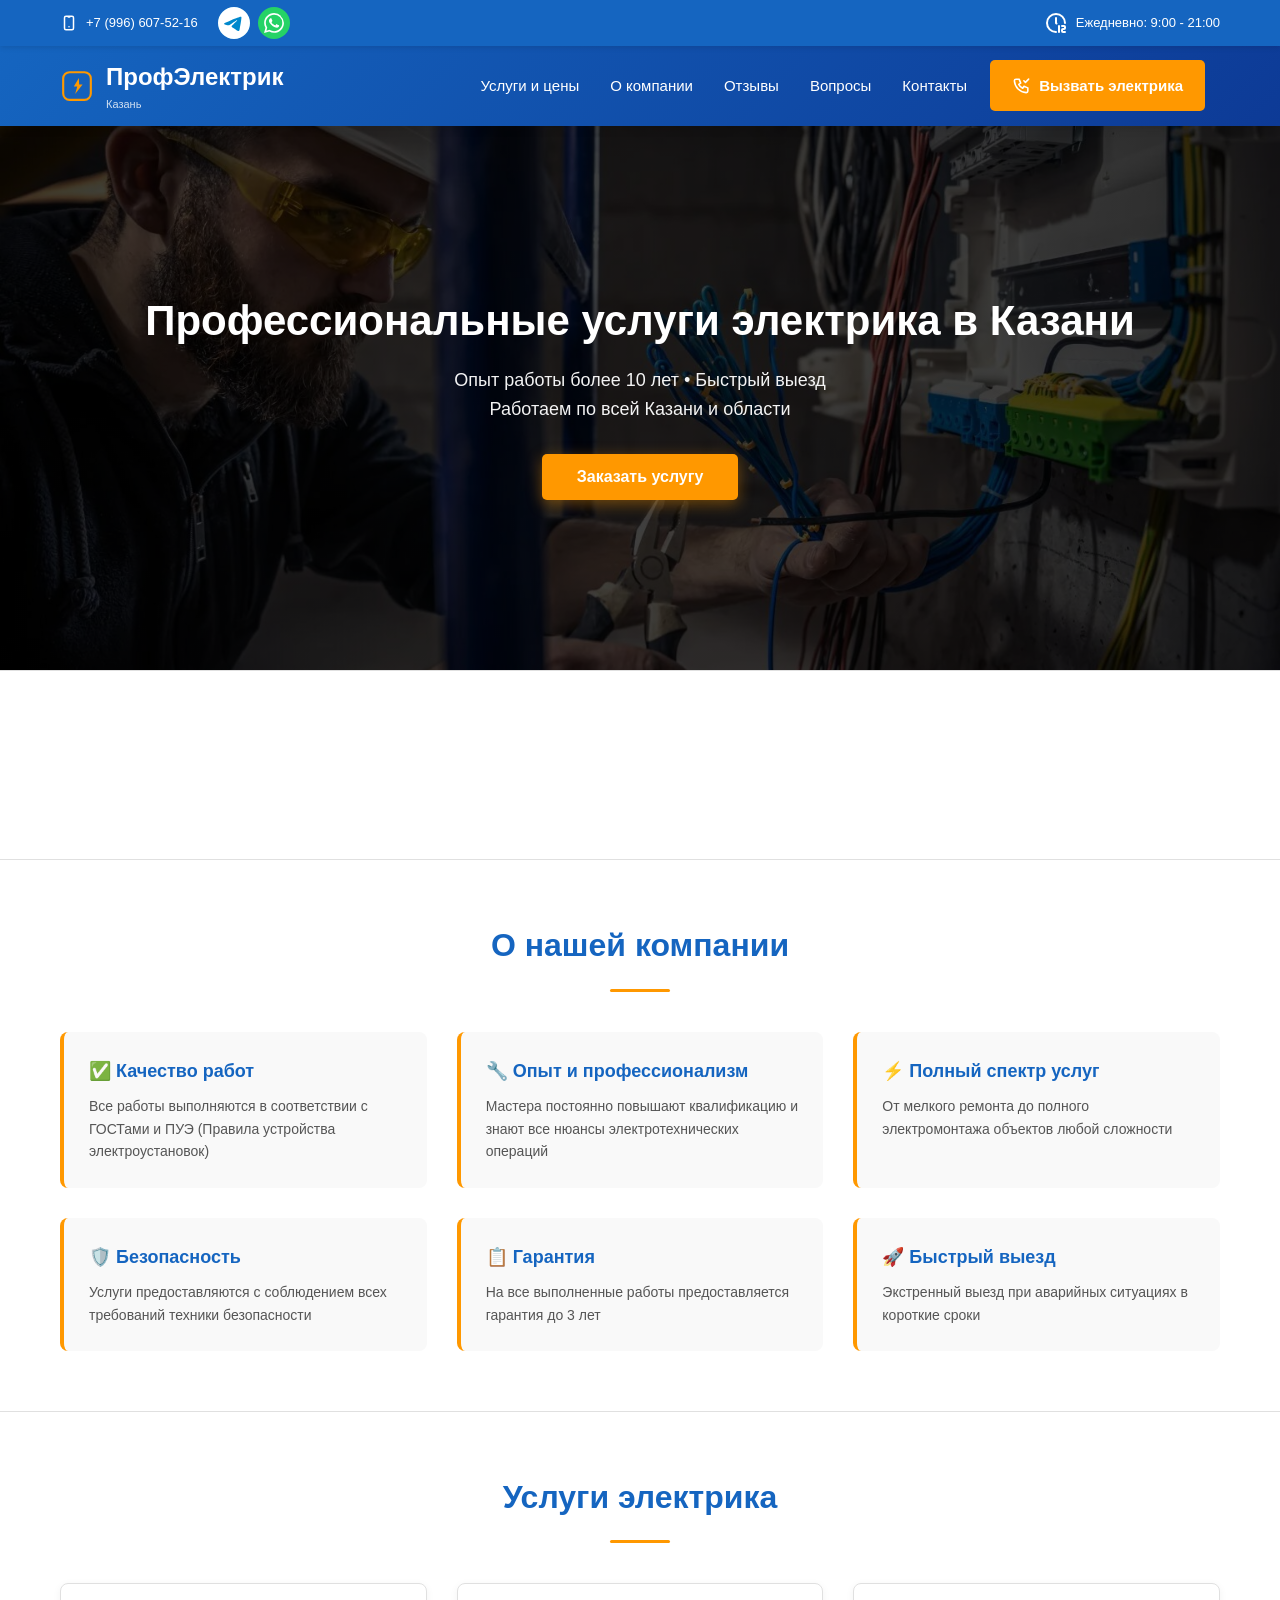
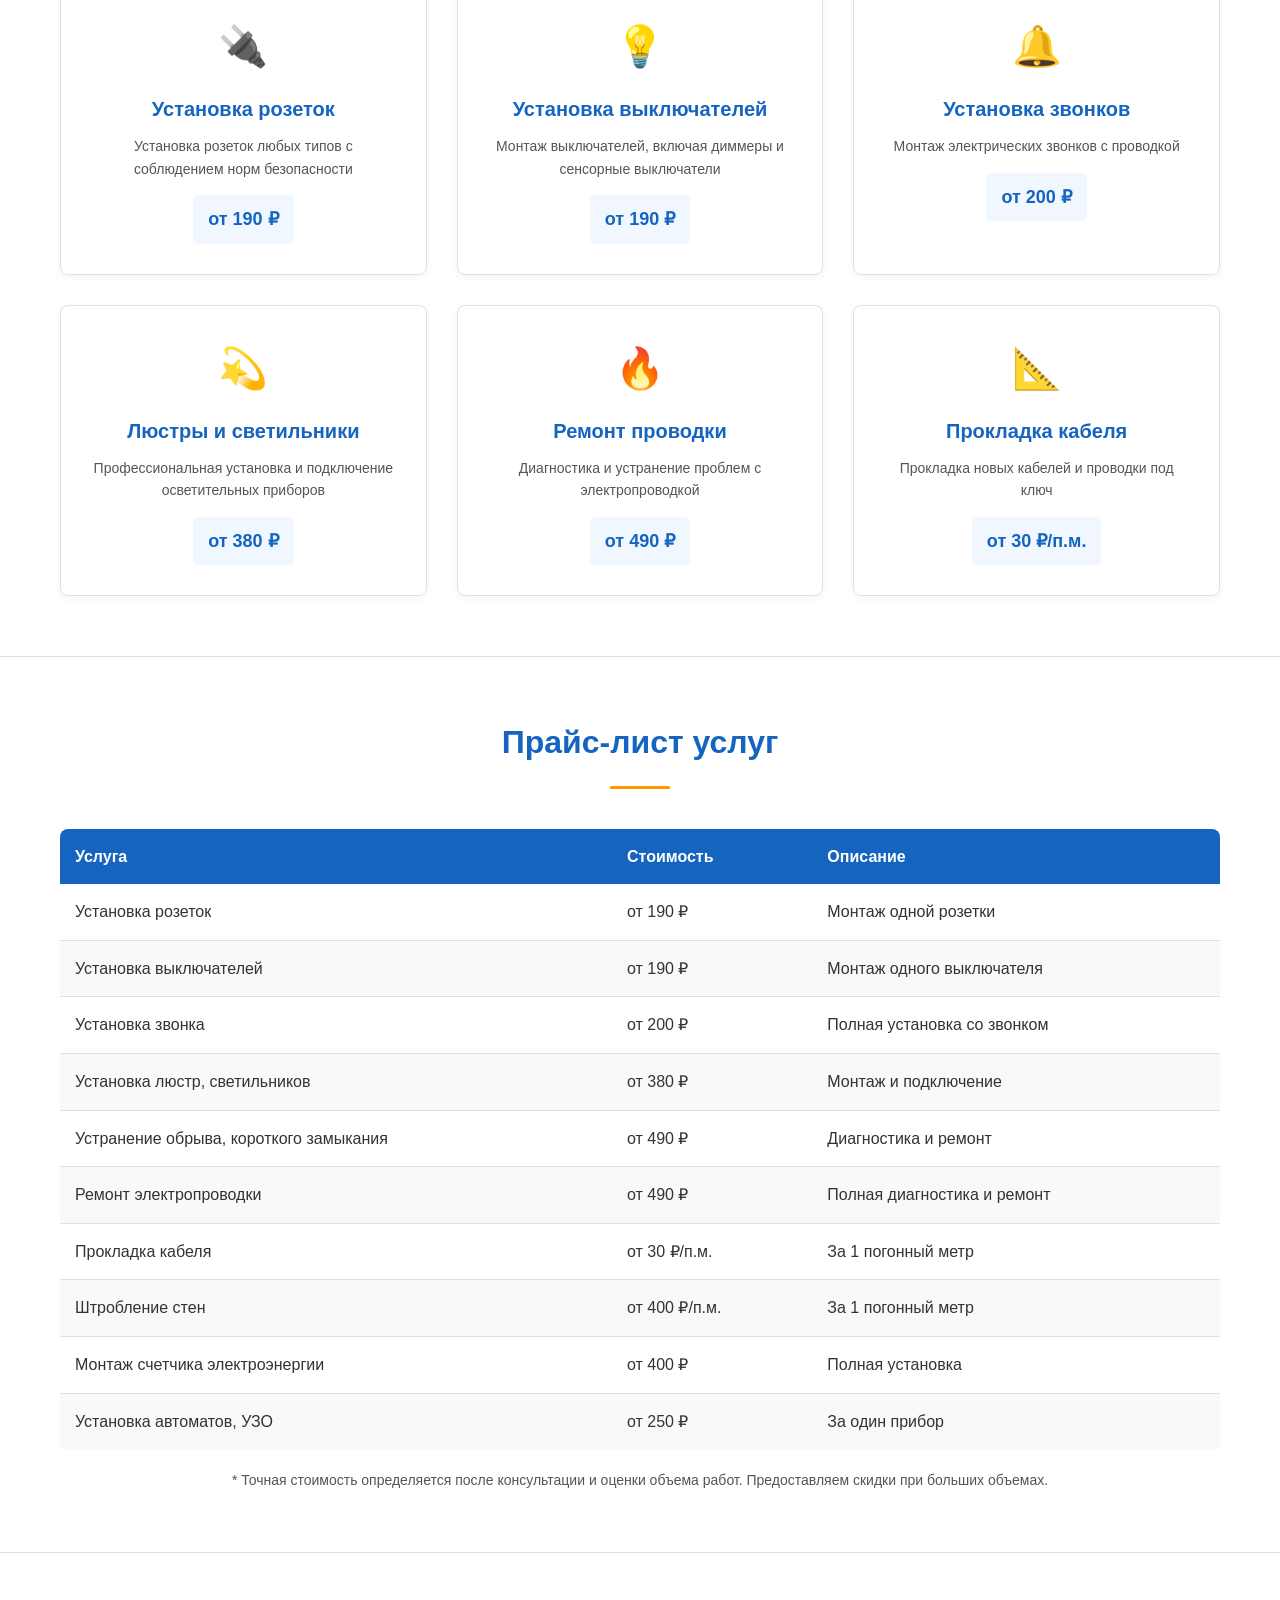
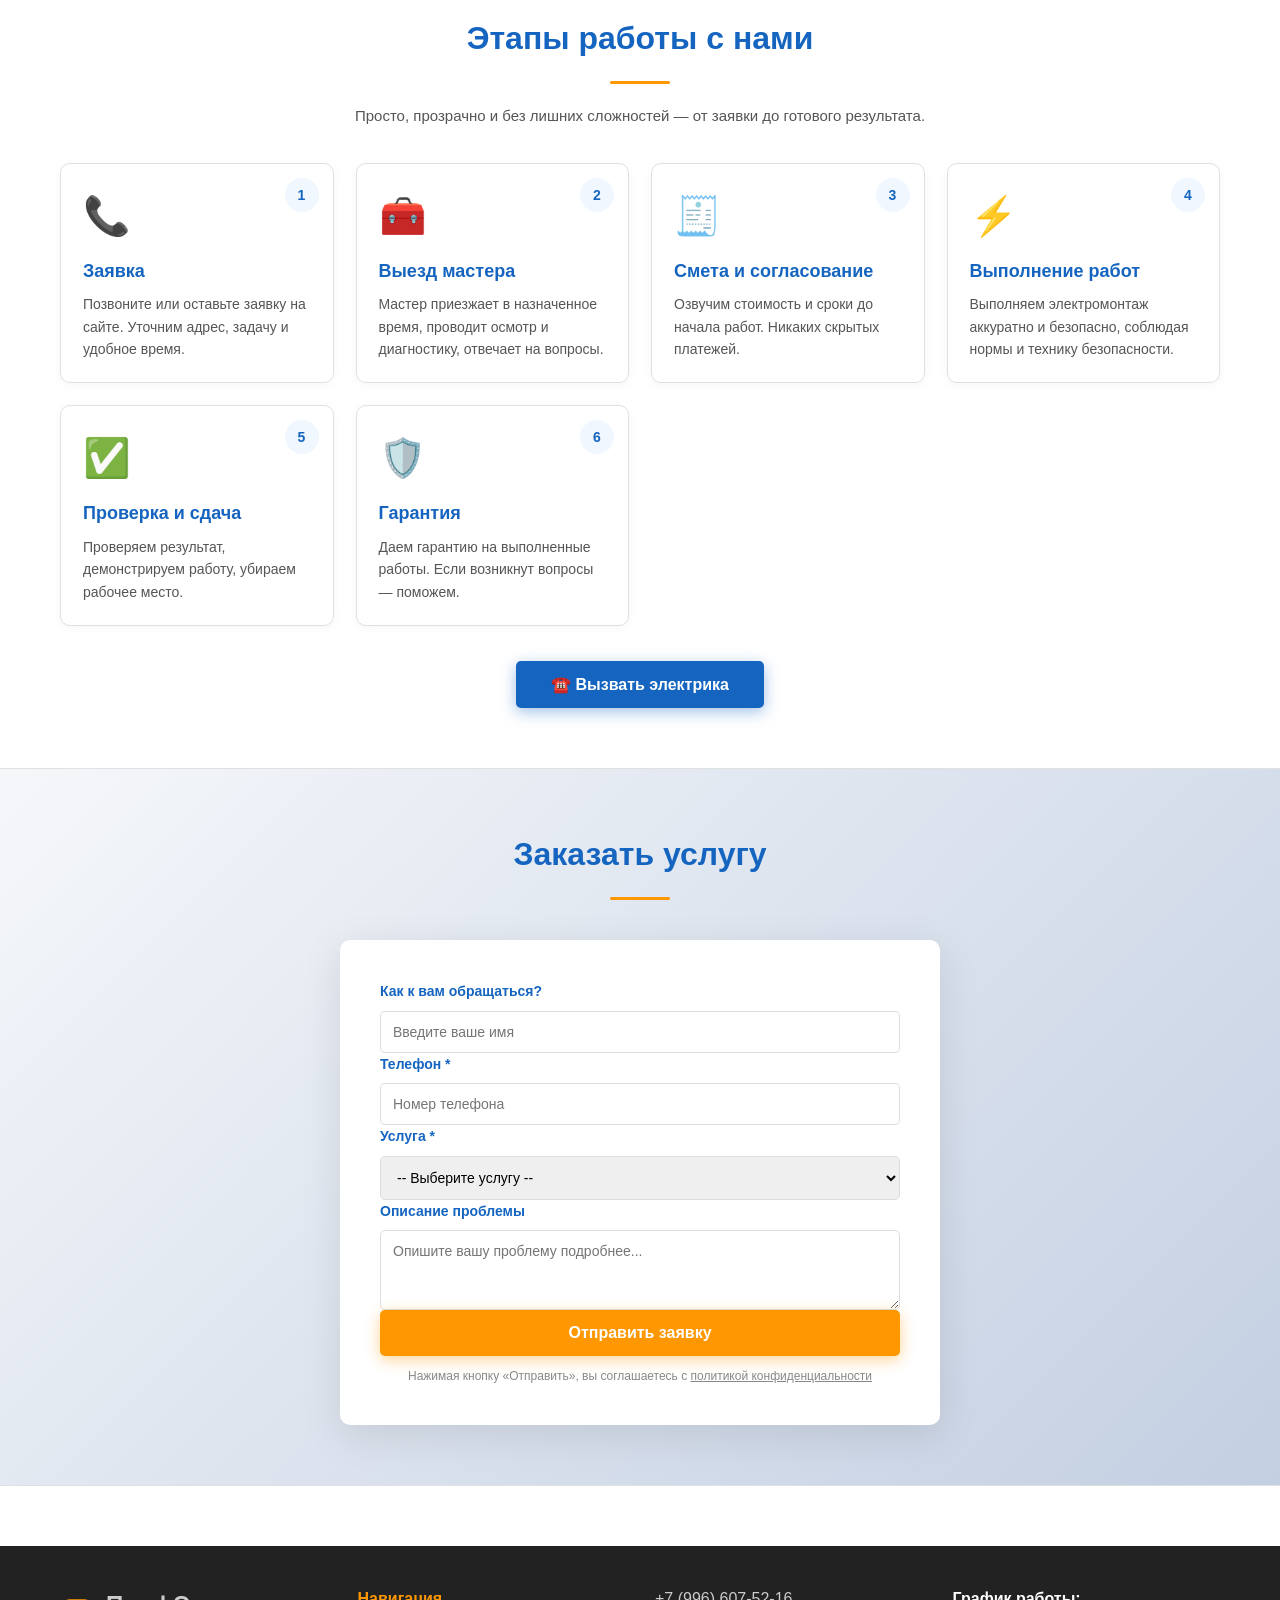
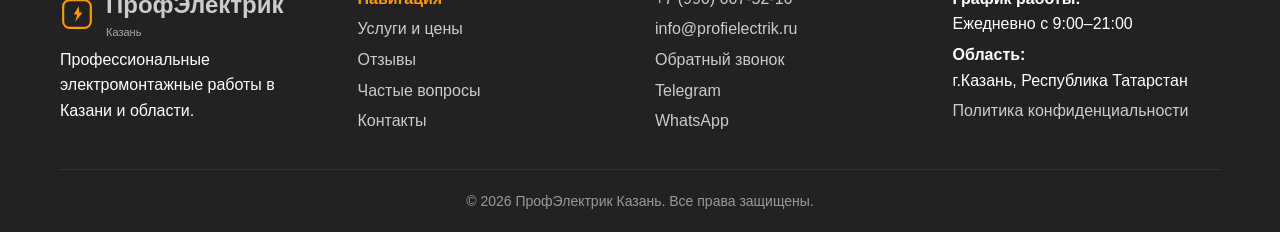
==== commit 53039802: "Update index.html" ====
--- a/index.html
+++ b/index.html
@@ -532,7 +532,7 @@
                 <div class="footer-section">
                     
                     <ul>
-                        <li><a href="tel:+79991234567">+7 (999) 123-45-67</a></li>
+                        <li><a href="tel:+79966075216">+7 (996) 607-52-16</a></li>
                         <li><a href="mailto:info@profielectrik.ru">info@profielectrik.ru</a></li>
                         <li><a href="#" onclick="openModal()">Обратный звонок</a></li>
                          <li><a href="https://t.me/+79966075216?text=Здравствуйте! Хочу заказать услуги по электромонтажу. Когда можно созвониться?" id="telegramLink">Telegram</a>
--- a/styles/styles.css
+++ b/styles/styles.css
@@ -248,7 +248,7 @@
 }
 
 .footer-section h4 {
-  margin-bottom: 15px;
+  margin-bottom: 5px;
   color: var(--color-accent);
 }
 
@@ -259,7 +259,7 @@
 }
 
 .footer-section ul li {
-  margin-bottom: 8px;
+  margin-bottom: 5px;
 }
 
 .footer-section a {
@@ -278,6 +278,38 @@
   border-top: 1px solid #333;
   color: #999;
   font-size: 14px;
+}
+
+
+/* ===== Privacy ===== */
+.modal-footer {
+  display: flex;
+  flex-direction: column;
+  gap: 8px;
+
+}
+
+.modal-actions {
+  display: flex;
+  gap: 10px;
+  justify-content: flex-end; /* кнопки справа, как обычно */
+}
+
+.form-policy {
+  font-size: 12px;
+  color: #888;
+  text-align: center;
+  line-height: 1.4;
+  margin-top: 12px; /* отступ сверху от кнопок */
+}
+
+.form-policy a {
+  color: #888;
+  text-decoration: underline;
+}
+
+.form-policy a:hover {
+  color: var(--color-primary);
 }
 
 /* ===== RESPONSIVE ===== */
@@ -310,24 +342,7 @@
   }
 }
 
-        * {
-            margin: 0;
-            padding: 0;
-            box-sizing: border-box;
-        }
-
-        :root {
-            --color-primary: #1565C0;
-            --color-primary-dark: #0D3A96;
-            --color-text: #333;
-            --color-text-light: #555;
-            --color-bg: #f5f5f5;
-            --color-white: #fff;
-            --color-accent: #FF9800;
-            --color-success: #4CAF50;
-            --color-danger: #1565C0;
-        }
-
+        
         body {
             font-family: 'Segoe UI', Tahoma, Geneva, Verdana, sans-serif;
             line-height: 1.6;
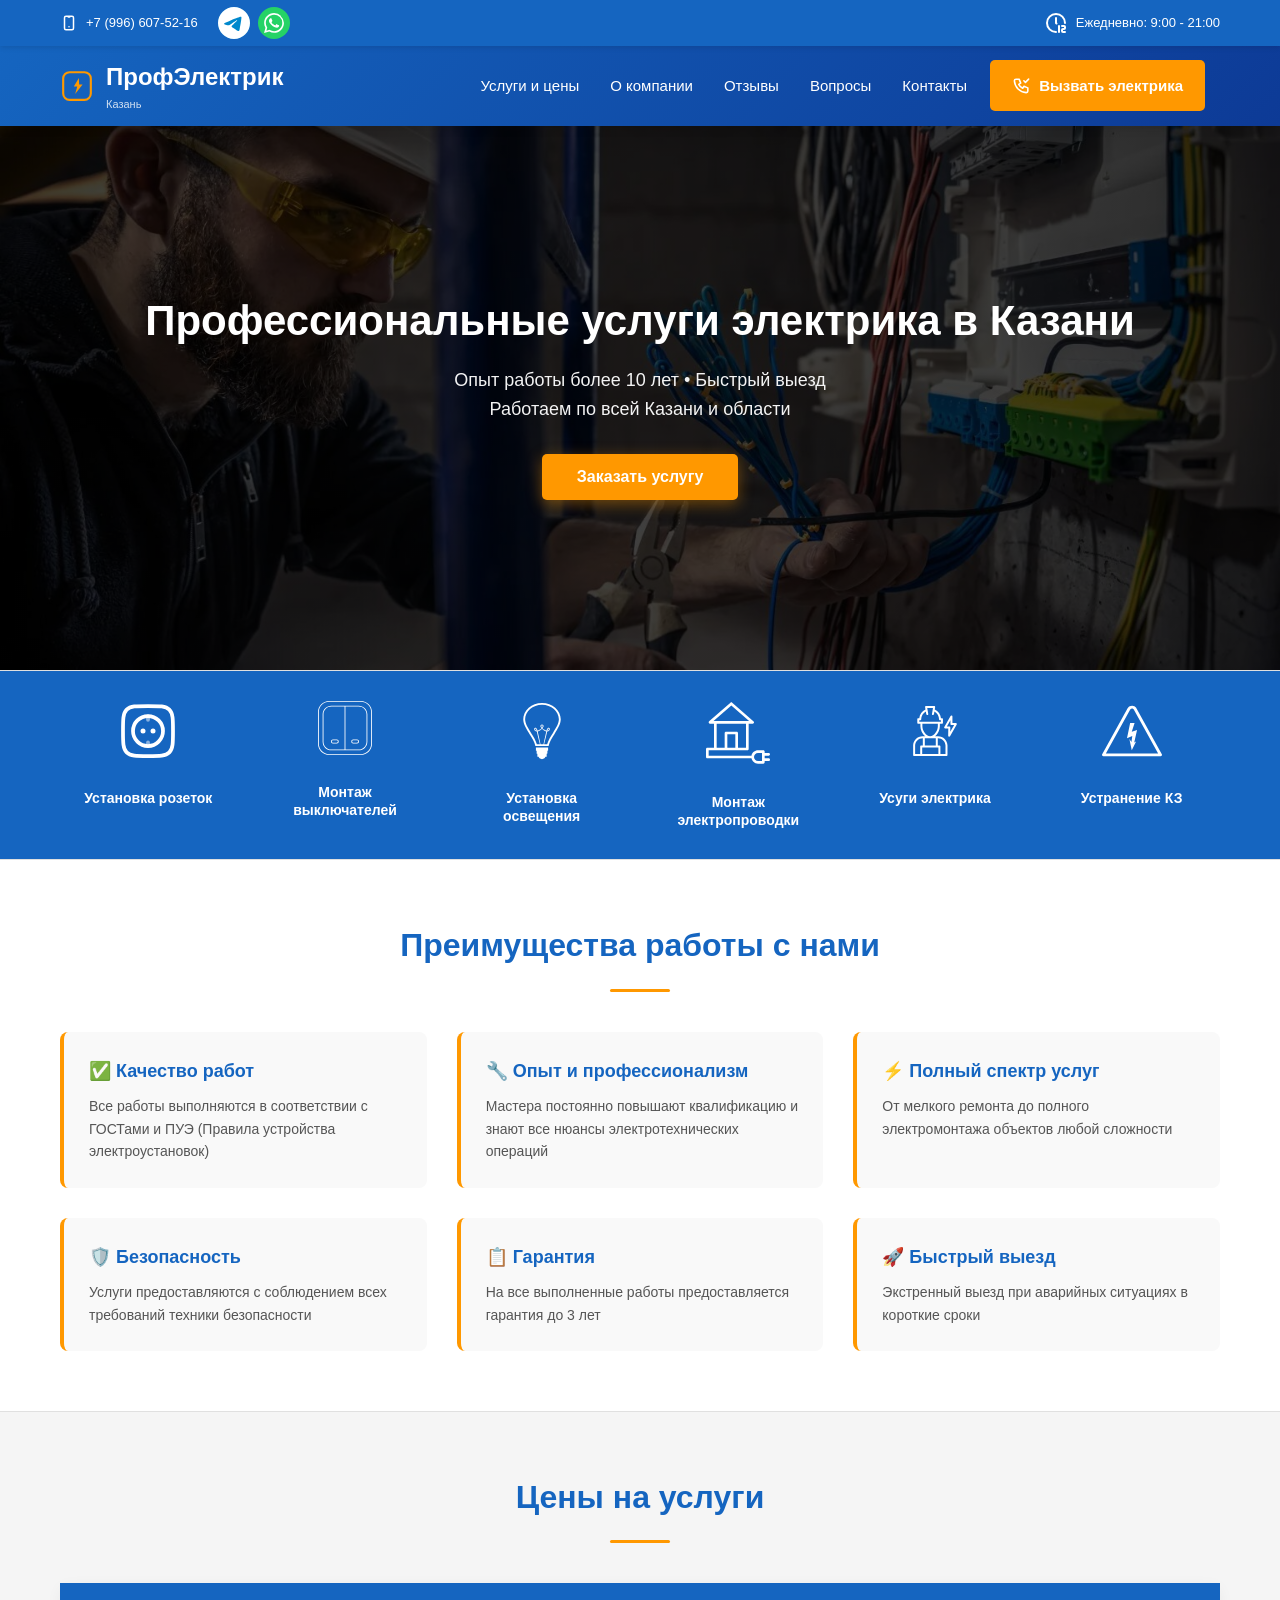
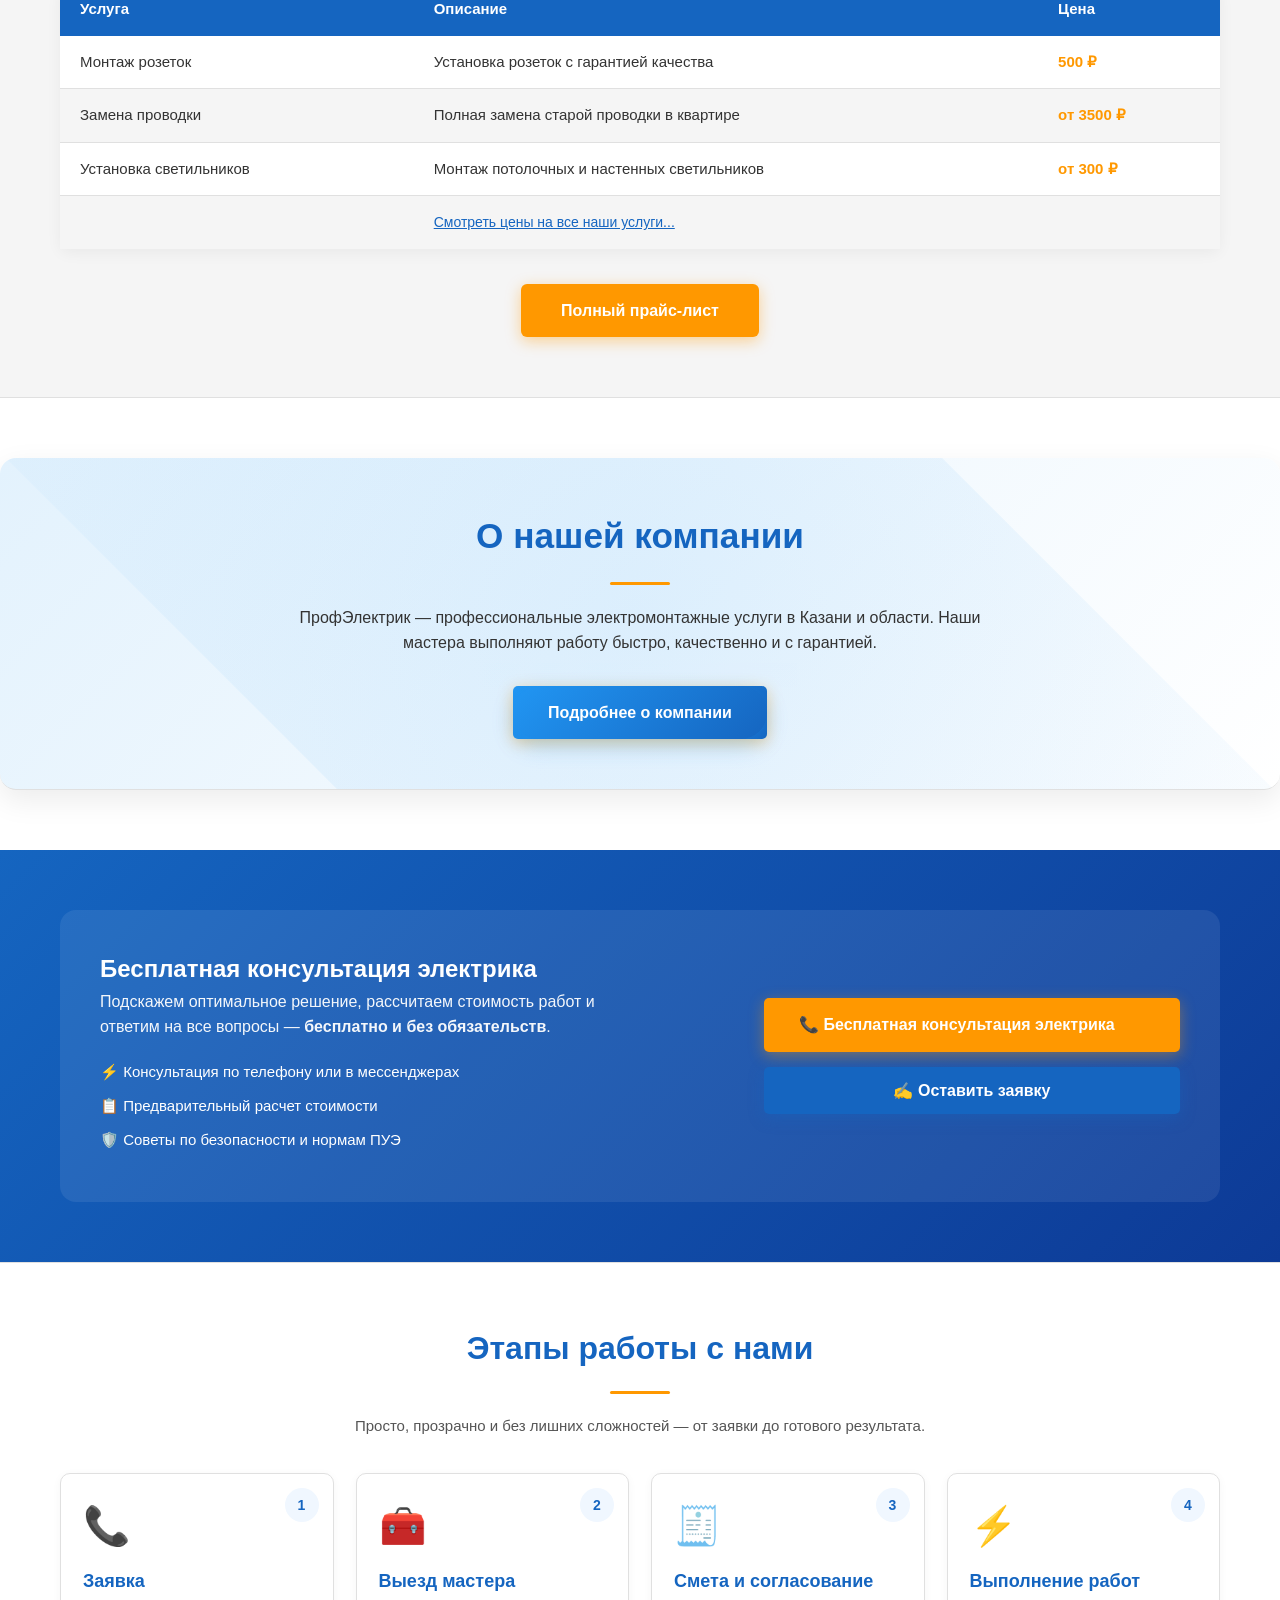
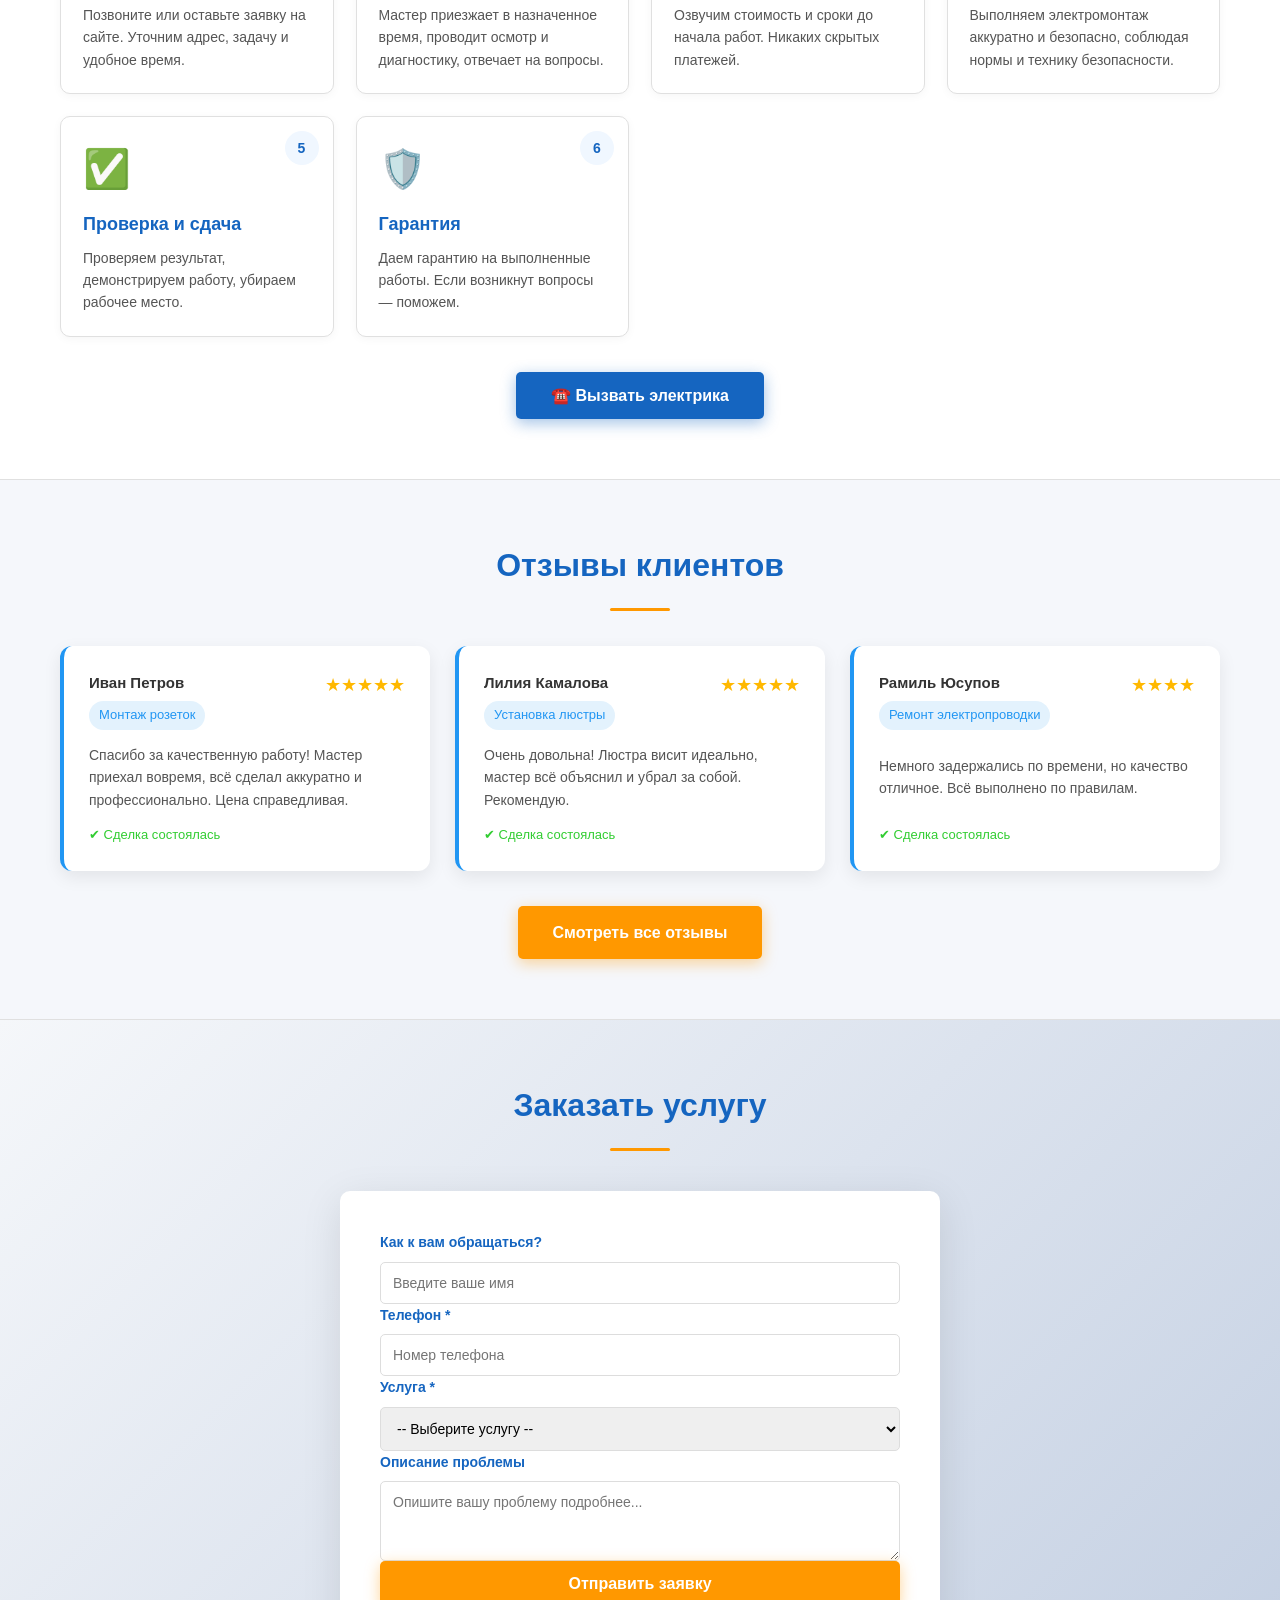
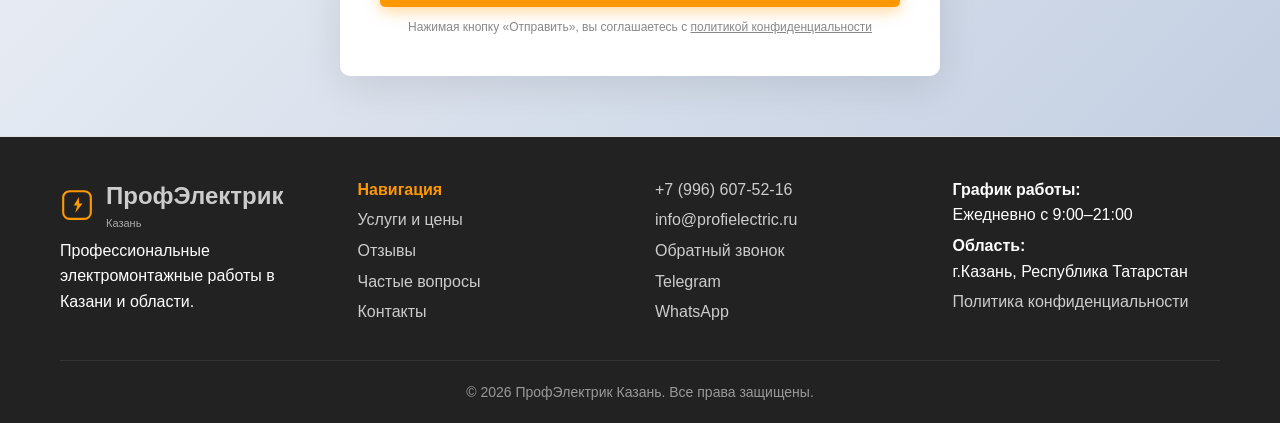
==== commit be756935: "Update index.html" ====
--- a/index.html
+++ b/index.html
@@ -4,6 +4,7 @@
     <meta charset="UTF-8">
     <meta name="viewport" content="width=device-width, initial-scale=1.0">
     <title>Электрик в Казани - Профессиональные услуги</title>
+<link rel="canonical" href="https://www.profielectric.ru/">
     <style>  	
  /* Hero Section */
         .hero {
@@ -28,6 +29,433 @@
             margin-left: auto;
             margin-right: auto;
         }
+/* Free Consultation */
+.consultation {
+  background: linear-gradient(135deg, #1565C0, #0D3A96);
+  padding: 60px 0;
+  color: #fff;
+}
+
+.consultation-box {
+  display: grid;
+  grid-template-columns: 1.5fr 1fr;
+  gap: 40px;
+  align-items: center;
+  background: rgba(255, 255, 255, 0.08);
+  border-radius: 16px;
+  padding: 40px;
+}
+
+.consultation-text h2 {
+  font-size: 32px;
+  margin-bottom: 15px;
+}
+
+.consultation-text p {
+  font-size: 16px;
+  opacity: 0.95;
+  margin-bottom: 20px;
+  max-width: 520px;
+}
+
+.consultation-list {
+  list-style: none;
+  padding: 0;
+  margin: 0;
+}
+
+.consultation-list li {
+  margin-bottom: 10px;
+  font-size: 15px;
+}
+
+.consultation-actions {
+  display: flex;
+  flex-direction: column;
+  gap: 15px;
+}
+
+.consultation-actions .btn {
+  width: 100%;
+  font-size: 16px;
+}
+
+/* Mobile */
+@media (max-width: 768px) {
+  .consultation-box {
+    grid-template-columns: 1fr;
+    text-align: center;
+  }
+
+  .consultation-text p {
+    margin-left: auto;
+    margin-right: auto;
+  }
+}
+.reviews-section {
+  padding: 60px 0;
+  background: #f5f7fb;
+}
+
+.reviews-section h2 {
+  text-align: center;
+  margin-bottom: 35px;
+}
+
+/* Сетка */
+.reviews-grid {
+  display: grid;
+  grid-template-columns: repeat(auto-fit, minmax(320px, 1fr));
+  gap: 25px;
+}
+
+/* Карточка */
+.review-card {
+  background: #ffffff;
+  padding: 25px;
+  border-radius: 12px;
+  border-left: 4px solid #2196F3;
+  box-shadow: 0 6px 18px rgba(0,0,0,0.08);
+  display: flex;
+  flex-direction: column;
+  justify-content: space-between;
+}
+
+/* Верх */
+.review-header {
+  display: flex;
+  justify-content: space-between;
+  align-items: flex-start;
+  gap: 15px;
+}
+
+.review-info {
+  display: flex;
+  flex-direction: column;
+}
+
+.review-name {
+  font-weight: 600;
+  font-size: 15px;
+  color: #333;
+}
+
+.review-service {
+  font-size: 13px;
+  color: #2196F3;
+  background: #E3F2FD;
+  padding: 4px 10px;
+  border-radius: 20px;
+  margin-top: 6px;
+  width: fit-content;
+}
+
+.review-rating {
+  color: #FFB800;
+  font-size: 18px;
+  white-space: nowrap;
+}
+
+/* Текст */
+.review-text {
+  font-size: 14px;
+  line-height: 1.6;
+  color: #555;
+  margin: 14px 0;
+}
+
+/* Низ */
+.review-done {
+  font-size: 13px;
+  color: #32cd32;
+}
+
+/* Mobile */
+@media (max-width: 768px) {
+  .reviews-section {
+    padding: 45px 0;
+  }
+
+  .review-card {
+    padding: 20px;
+  }
+}
+.reviews-more {
+  margin-top: 35px;
+  text-align: center;
+}
+
+.btn-outline {
+  display: inline-block;
+  padding: 14px 30px;
+  font-size: 15px;
+  font-weight: 500;
+  color: var(--color-primary);
+  border: 2px solid var(--color-primary);
+  border-radius: 30px;
+  text-decoration: none;
+  transition: all 0.3s ease;
+}
+
+.btn-outline:hover {
+  background: var(--color-primary);
+  color: #fff;
+}
+
+/* Блок "О компании" */
+
+
+.about-company {
+    background: linear-gradient(135deg, #e3f2fd, #ffffff);
+    padding: 50px 20px;
+    border-radius: 16px;
+    margin: 60px 0;
+    text-align: center;
+    box-shadow: 0 10px 30px rgba(0,0,0,0.08);
+    position: relative;
+    overflow: hidden;
+    transition: transform 0.3s ease, box-shadow 0.3s ease;
+}
+
+.about-company::before {
+    content: '';
+    position: absolute;
+    top: -50%;
+    left: -50%;
+    width: 200%;
+    height: 200%;
+    background: radial-gradient(circle at center, rgba(33, 150, 243, 0.1), transparent 70%);
+    z-index: 0;
+    transform: rotate(45deg);
+}
+
+.about-company:hover {
+    transform: translateY(-5px);
+    box-shadow: 0 15px 35px rgba(0,0,0,0.12);
+}
+
+.about-company h2 {
+    font-size: 2.2em;
+    margin-bottom: 20px;
+    color: #1565C0;
+    position: relative;
+    z-index: 1;
+}
+
+.about-company p {
+    font-size: 1em;
+    color: #333;
+    max-width: 700px;
+    margin: 0 auto 30px auto;
+    line-height: 1.6;
+    position: relative;
+    z-index: 1;
+}
+
+.btn-about {
+    position: relative;
+    display: inline-block;
+    padding: 14px 36px;
+    font-size: 1em;
+    font-weight: 600;
+    text-decoration: none;
+    color: #fff;
+    background: linear-gradient(135deg, #2196F3, #1565C0);
+    border-radius: 30px;
+    transition: all 0.3s ease;
+    z-index: 1;
+}
+
+.btn-about::after {
+    content: '';
+    position: absolute;
+    inset: 0;
+    border-radius: 30px;
+    box-shadow: 0 8px 20px rgba(33, 150, 243, 0.4);
+    opacity: 0.6;
+    transition: opacity 0.3s ease, transform 0.3s ease;
+    z-index: -1;
+}
+
+.btn-about:hover {
+    transform: translateY(-3px) scale(1.05);
+}
+
+.btn-about:hover::after {
+    opacity: 0.8;
+    transform: translateY(2px) scale(1.05);
+}
+
+/* Адаптив */
+@media (max-width: 768px) {
+    .about-company h2 {
+        font-size: 1.7em;
+    }
+
+    .about-company p {
+        font-size: 0.95em;
+    }
+
+    .btn-about {
+        padding: 12px 28px;
+        font-size: 0.95em;
+    }
+}
+
+/* Секция цен */
+.prices-section {
+  background: var(--color-bg);
+  padding: 60px 0;
+}
+
+.prices-section h2 {
+  text-align: center;
+  font-size: 32px;
+  color: var(--color-primary);
+  margin-bottom: 40px;
+  position: relative;
+}
+
+.prices-section h2::after {
+  content: '';
+  display: block;
+  width: 60px;
+  height: 3px;
+  background: var(--color-accent);
+  margin: 10px auto 0 auto;
+  border-radius: 2px;
+}
+
+/* Таблица цен */
+.prices-table {
+  width: 100%;
+  border-collapse: collapse;
+  box-shadow: 0 4px 15px rgba(0,0,0,0.05);
+  border-radius: 8px;
+  overflow: hidden;
+  margin-bottom: 20px;
+}
+
+.prices-table th,
+.prices-table td {
+  padding: 15px 20px;
+  text-align: left;
+  font-size: 15px;
+  line-height: 1.5;
+  vertical-align: middle;
+}
+
+.prices-table th {
+  background-color: var(--color-primary);
+  color: #fff;
+  font-weight: 600;
+}
+
+.prices-table tr:nth-child(even) td {
+  background: #f5f5f5;
+}
+
+.prices-table .price-value {
+  font-weight: 700;
+  color: var(--color-accent);
+  white-space: nowrap;
+}
+
+/* Примечание под таблицей */
+.prices-note {
+  background: #eef6ff;
+  border-left: 4px solid var(--color-primary);
+  padding: 12px 20px;
+  border-radius: 5px;
+  font-size: 14px;
+  color: #555;
+  margin-bottom: 30px;
+}
+
+/* Кнопка CTA */
+.prices-cta {
+  text-align: center;
+}
+
+.prices-cta .btn {
+  display: inline-block;
+  background: var(--color-accent);
+  color: #fff;
+  font-size: 16px;
+  font-weight: 600;
+  padding: 14px 40px;
+  border-radius: 6px;
+  text-decoration: none;
+  transition: 0.3s;
+}
+
+.prices-cta .btn:hover {
+  background: #f57c00;
+  transform: translateY(-2px);
+  box-shadow: 0 6px 20px rgba(255,152,0,0.4);
+}
+
+/* Адаптив */
+@media (max-width: 768px) {
+  .prices-section h2 {
+    font-size: 26px;
+  }
+  .prices-table th, .prices-table td {
+    font-size: 14px;
+    padding: 12px 10px;
+  }
+}
+/* Блок "полный прайс" */
+.prices-more {
+  background: #eef6ff;
+  border-left: 4px solid var(--color-primary);
+  padding: 20px;
+  border-radius: 6px;
+  text-align: center;
+  margin-top: 20px;
+  font-size: 15px;
+  color: #555;
+}
+
+.prices-more p {
+  margin-bottom: 15px;
+}
+
+.prices-more .btn {
+  display: inline-block;
+  background: var(--color-accent);
+  color: #fff;
+  font-size: 16px;
+  font-weight: 600;
+  padding: 12px 35px;
+  border-radius: 6px;
+  text-decoration: none;
+  transition: 0.3s;
+}
+
+.prices-more .btn:hover {
+  background: #f57c00;
+  transform: translateY(-2px);
+  box-shadow: 0 6px 20px rgba(255,152,0,0.4);
+}
+.price-link {
+  font-size: 14px;      /* обычный размер текста */
+  color: var(--color-primary); /* цвет ссылки */
+  text-decoration: underline;  /* подчёркивание для ссылки */
+  font-weight: normal;   /* обычный вес */
+}
+
+.price-link:hover {
+  color: var(--color-primary-dark); /* цвет при наведении */
+}
+.prices-cta {
+    text-align: center; /* центрируем содержимое */
+    margin-top: 35px;   /* немного отступа сверху */
+}
+
+.prices-cta .btn {
+    display: inline-block; /* чтобы кнопка занимала только свою ширину */
+}
   </style>
  <link rel="stylesheet" href="styles/styles.css">
 <link rel="icon" href="assets/icons/favicon.ico" type="image/x-icon">
@@ -152,7 +580,7 @@
   <circle cx="10" cy="12" r="1" fill="#fff"/>
 </svg>
                             </div>
-                <div class="quick-service-name">Монтаж розеток</div>
+                <div class="quick-service-name">Установка розеток</div>
             </div>
             <a href="pages/uslugi/zamena-vikluchatelya.html" class="quick-service-item">
  		<div class="quick-service-icon"><svg xmlns="http://www.w3.org/2000/svg"
@@ -219,7 +647,7 @@
   </g>
 </svg>
 </div>
-                <div class="quick-service-name">Аварийный вызов</div>
+                <div class="quick-service-name">Устранение КЗ</div>
             </div>
         </div>
     </section>
@@ -231,7 +659,7 @@
         <!-- About Section -->
         <section id="about">
             <div class="container">
-                <h2><a href="pages/about-company.html" class="hero-link">О нашей компании</a></h2>
+                <h2><a href="pages/about-company.html" class="hero-link">Преимущества работы с нами</a></h2>
                 <div class="about-grid">
                     <div class="about-card">
                         <h4>✅ Качество работ</h4>
@@ -261,125 +689,99 @@
             </div>
         </section>
 
-        <!-- Services Section -->
-        <section id="services">
-            <div class="container">
-                <h2><a href="pages/uslugi-i-ceny.html" class="hero-link">Услуги электрика</a></h2>
-                <div class="services-grid">
-                    <div class="service-card">
-                        <div class="service-icon">🔌</div>
-                        <h3>Установка розеток</h3>
-                        <p>Установка розеток любых типов с соблюдением норм безопасности</p>
-                        <div class="price">от 190 ₽</div>
-                    </div>
-                    <div class="service-card">
-                        <div class="service-icon">💡</div>
-                        <h3>Установка выключателей</h3>
-                        <p>Монтаж выключателей, включая диммеры и сенсорные выключатели</p>
-                        <div class="price">от 190 ₽</div>
-                    </div>
-                    <div class="service-card">
-                        <div class="service-icon">🔔</div>
-                        <h3>Установка звонков</h3>
-                        <p>Монтаж электрических звонков с проводкой</p>
-                        <div class="price">от 200 ₽</div>
-                    </div>
-                    <div class="service-card">
-                        <div class="service-icon">💫</div>
-                        <h3>Люстры и светильники</h3>
-                        <p>Профессиональная установка и подключение осветительных приборов</p>
-                        <div class="price">от 380 ₽</div>
-                    </div>
-                    <div class="service-card">
-                        <div class="service-icon">🔥</div>
-                        <h3>Ремонт проводки</h3>
-                        <p>Диагностика и устранение проблем с электропроводкой</p>
-                        <div class="price">от 490 ₽</div>
-                    </div>
-                    <div class="service-card">
-                        <div class="service-icon">📐</div>
-                        <h3>Прокладка кабеля</h3>
-                        <p>Прокладка новых кабелей и проводки под ключ</p>
-                        <div class="price">от 30 ₽/п.м.</div>
-                    </div>
-                </div>
-            </div>
-        </section>
-
-        <!-- Prices Section -->
-        <section id="prices">
-            <div class="container">
-                <h2>Прайс-лист услуг</h2>
-                <div class="prices-table">
-                    <table>
-                        <thead>
-                            <tr>
-                                <th>Услуга</th>
-                                <th>Стоимость</th>
-                                <th>Описание</th>
-                            </tr>
-                        </thead>
-                        <tbody>
-                            <tr>
-                                <td>Установка розеток</td>
-                                <td>от 190 ₽</td>
-                                <td>Монтаж одной розетки</td>
-                            </tr>
-                            <tr>
-                                <td>Установка выключателей</td>
-                                <td>от 190 ₽</td>
-                                <td>Монтаж одного выключателя</td>
-                            </tr>
-                            <tr>
-                                <td>Установка звонка</td>
-                                <td>от 200 ₽</td>
-                                <td>Полная установка со звонком</td>
-                            </tr>
-                            <tr>
-                                <td>Установка люстр, светильников</td>
-                                <td>от 380 ₽</td>
-                                <td>Монтаж и подключение</td>
-                            </tr>
-                            <tr>
-                                <td>Устранение обрыва, короткого замыкания</td>
-                                <td>от 490 ₽</td>
-                                <td>Диагностика и ремонт</td>
-                            </tr>
-                            <tr>
-                                <td>Ремонт электропроводки</td>
-                                <td>от 490 ₽</td>
-                                <td>Полная диагностика и ремонт</td>
-                            </tr>
-                            <tr>
-                                <td>Прокладка кабеля</td>
-                                <td>от 30 ₽/п.м.</td>
-                                <td>За 1 погонный метр</td>
-                            </tr>
-                            <tr>
-                                <td>Штробление стен</td>
-                                <td>от 400 ₽/п.м.</td>
-                                <td>За 1 погонный метр</td>
-                            </tr>
-                            <tr>
-                                <td>Монтаж счетчика электроэнергии</td>
-                                <td>от 400 ₽</td>
-                                <td>Полная установка</td>
-                            </tr>
-                            <tr>
-                                <td>Установка автоматов, УЗО</td>
-                                <td>от 250 ₽</td>
-                                <td>За один прибор</td>
-                            </tr>
-                        </tbody>
-                    </table>
-                </div>
-                <p style="text-align: center; margin-top: 20px; color: var(--color-text-light); font-size: 14px;">
-                    * Точная стоимость определяется после консультации и оценки объема работ. Предоставляем скидки при больших объемах.
-                </p>
-            </div>
-        </section>
-
-<!-- Этапы работы с нами -->
+  
+
+   <section class="prices-section">
+  <div class="container">
+    <h2>Цены на услуги</h2>
+
+    <!-- Таблица с основными услугами (preview) -->
+    <table class="prices-table">
+      <thead>
+        <tr>
+          <th>Услуга</th>
+          <th>Описание</th>
+          <th>Цена</th>
+        </tr>
+      </thead>
+      <tbody>
+        <tr>
+          <td>Монтаж розеток</td>
+          <td>Установка розеток с гарантией качества</td>
+          <td class="price-value">500 ₽</td>
+        </tr>
+        <tr>
+          <td>Замена проводки</td>
+          <td>Полная замена старой проводки в квартире</td>
+          <td class="price-value">от 3500 ₽</td>
+        </tr>
+        <tr>
+          <td>Установка светильников</td>
+          <td>Монтаж потолочных и настенных светильников</td>
+          <td class="price-value">от 300 ₽</td>
+        </tr>
+<tr>
+          <td></td>
+          <td><a href="pages/uslugi-i-ceny.html" class="price-link">Смотреть цены на все наши услуги...</a></td>
+          <td class="price-value"></td>
+        </tr>
+      </tbody>
+    </table>
+
+   
+      <div class="prices-cta">
+    <a href="pages/uslugi-i-ceny.html" class="btn">Полный прайс-лист</a>
+</div>
+      </div>
+</section>
+
+
+
+<!-- Блок "О компании" -->
+<section class="about-company">
+    <div class="container">
+        <h2>О нашей компании</h2>
+        <p>
+            ПрофЭлектрик — профессиональные электромонтажные услуги в Казани и области.  
+            Наши мастера выполняют работу быстро, качественно и с гарантией.  
+        </p>
+        <a href="pages/about-company.html" class="btn btn-about">Подробнее о компании</a>
+    </div>
+</section>
+
+<!-- Free Consultation -->
+<section class="consultation">
+  <div class="container">
+    <div class="consultation-box">
+      
+      <div class="consultation-text">
+        <h1>Бесплатная консультация электрика</h1>
+        <p>
+          Подскажем оптимальное решение, рассчитаем стоимость работ и ответим
+          на все вопросы — <strong>бесплатно и без обязательств</strong>.
+        </p>
+
+        <ul class="consultation-list">
+          <li>⚡ Консультация по телефону или в мессенджерах</li>
+          <li>📋 Предварительный расчет стоимости</li>
+          <li>🛡️ Советы по безопасности и нормам ПУЭ</li>
+        </ul>
+      </div>
+
+      <div class="consultation-actions">
+        <a href="tel:+79966075216" class="btn btn-primary">
+          📞 Бесплатная консультация электрика
+        </a>
+        <button class="btn btn-secondary" onclick="openModal()">
+          ✍️ Оставить заявку
+        </button>
+      </div>
+
+    </div>
+  </div>
+</section>
+
+      <!-- Этапы работы с нами -->
 <section class="work-steps" id="work-steps">
   <div class="container">
     <h2>Этапы работы с нами</h2>
@@ -434,6 +836,77 @@
     </div>
   </div>
 </section>
+
+<section class="reviews-section">
+  <div class="container">
+
+    <h2>Отзывы клиентов</h2>
+
+    <div class="reviews-grid">
+
+      <div class="review-card">
+        <div class="review-header">
+          <div class="review-info">
+            <div class="review-name">Иван Петров</div>
+            <div class="review-service">Монтаж розеток</div>
+          </div>
+          <div class="review-rating">★★★★★</div>
+        </div>
+
+        <p class="review-text">
+          Спасибо за качественную работу! Мастер приехал вовремя,
+          всё сделал аккуратно и профессионально. Цена справедливая.
+        </p>
+
+        <div class="review-done">✔ Сделка состоялась</div>
+      </div>
+
+      <div class="review-card">
+        <div class="review-header">
+          <div class="review-info">
+            <div class="review-name">Лилия Камалова</div>
+            <div class="review-service">Установка люстры</div>
+          </div>
+          <div class="review-rating">★★★★★</div>
+        </div>
+
+        <p class="review-text">
+          Очень довольна! Люстра висит идеально, мастер всё объяснил
+          и убрал за собой. Рекомендую.
+        </p>
+
+        <div class="review-done">✔ Сделка состоялась</div>
+      </div>
+
+      <div class="review-card">
+        <div class="review-header">
+          <div class="review-info">
+            <div class="review-name">Рамиль Юсупов</div>
+            <div class="review-service">Ремонт электропроводки</div>
+          </div>
+          <div class="review-rating">★★★★</div>
+        </div>
+
+        <p class="review-text">
+          Немного задержались по времени, но качество отличное.
+          Всё выполнено по правилам.
+        </p>
+
+        <div class="review-done">✔ Сделка состоялась</div>
+      </div>
+
+      <!-- добавляй дальше -->
+    </div>
+
+  </div>
+<div class="reviews-more">
+  <a href="pages/otzivy.html" class="btn btn-outline">
+    Смотреть все отзывы
+  </a>
+</div>
+
+</section>
+
 
 
 <!-- Contact Form Section -->
@@ -490,7 +963,7 @@
 </form>
  <p class="form-policy">
     Нажимая кнопку «Отправить», вы соглашаетесь с
-    <a href="pages/privasy.html" target="_blank">
+    <a href="pages/privacy.html" target="_blank">
       политикой конфиденциальности
     </a>
   </p>
@@ -533,7 +1006,7 @@
                     
                     <ul>
                         <li><a href="tel:+79966075216">+7 (996) 607-52-16</a></li>
-                        <li><a href="mailto:info@profielectrik.ru">info@profielectrik.ru</a></li>
+                        <li><a href="mailto:info@profielectric.ru">info@profielectric.ru</a></li>
                         <li><a href="#" onclick="openModal()">Обратный звонок</a></li>
                          <li><a href="https://t.me/+79966075216?text=Здравствуйте! Хочу заказать услуги по электромонтажу. Когда можно созвониться?" id="telegramLink">Telegram</a>
 
@@ -598,7 +1071,7 @@
       <option value="Установка освещения">Установка освещения</option>
       <option value="Монтаж электропроводки">Монтаж электропроводки</option>
       <option value="Монтаж автомата">Монтаж автомата</option>
-      <option value="Аварийный вызов">Аварийный вызов</option>
+      <option value="Устранение КЗ">Устранение КЗ</option>
       <option value="Ремонт электропроводки">Ремонт электропроводки</option>
       <option value="Другое">Другое</option>
     </select>
--- a/styles/styles.css
+++ b/styles/styles.css
@@ -278,6 +278,12 @@
   border-top: 1px solid #333;
   color: #999;
   font-size: 14px;
+}
+footer {
+    background-color: #222;
+    color: white;
+    margin: 0;
+    padding: 40px 0 20px;
 }
 
 
@@ -342,7 +348,24 @@
   }
 }
 
-        
+        * {
+            margin: 0;
+            padding: 0;
+            box-sizing: border-box;
+        }
+
+        :root {
+            --color-primary: #1565C0;
+            --color-primary-dark: #0D3A96;
+            --color-text: #333;
+            --color-text-light: #555;
+            --color-bg: #f5f5f5;
+            --color-white: #fff;
+            --color-accent: #FF9800;
+            --color-success: #4CAF50;
+            --color-danger: #1565C0;
+        }
+
         body {
             font-family: 'Segoe UI', Tahoma, Geneva, Verdana, sans-serif;
             line-height: 1.6;
